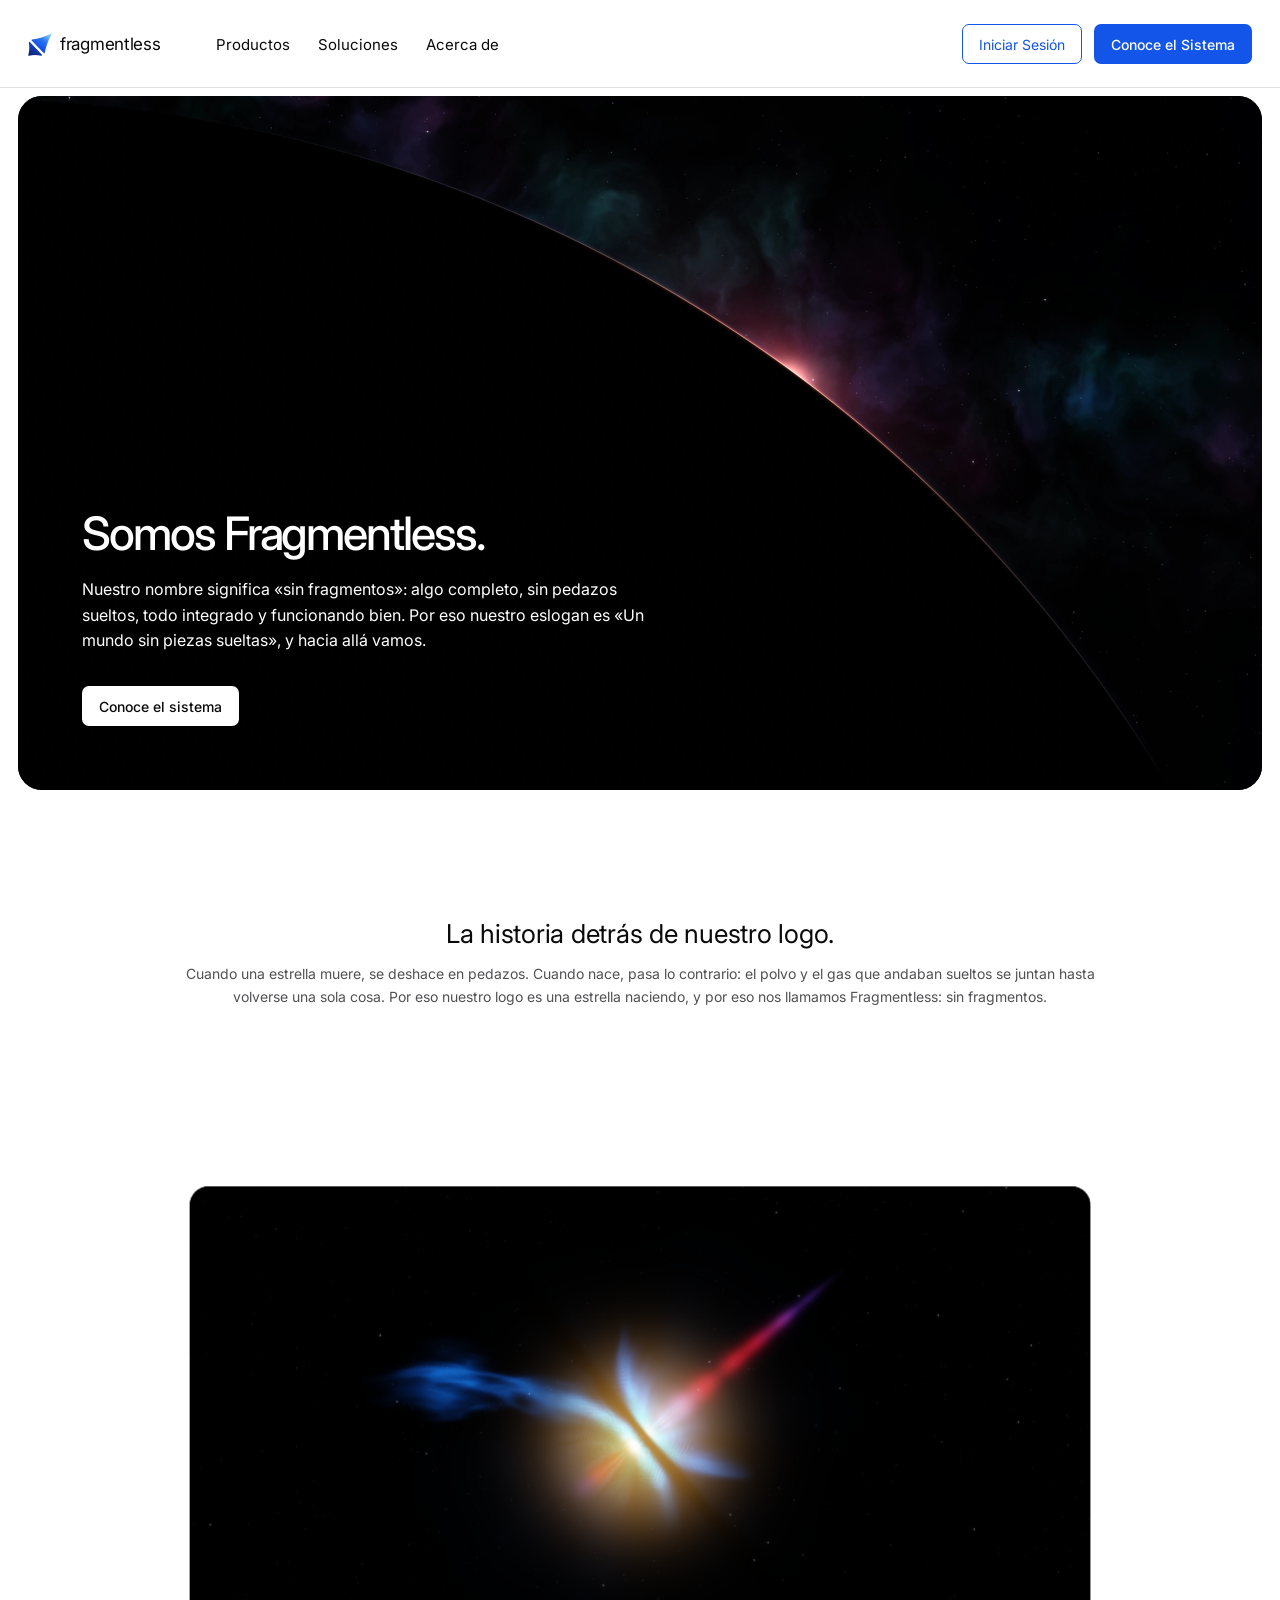
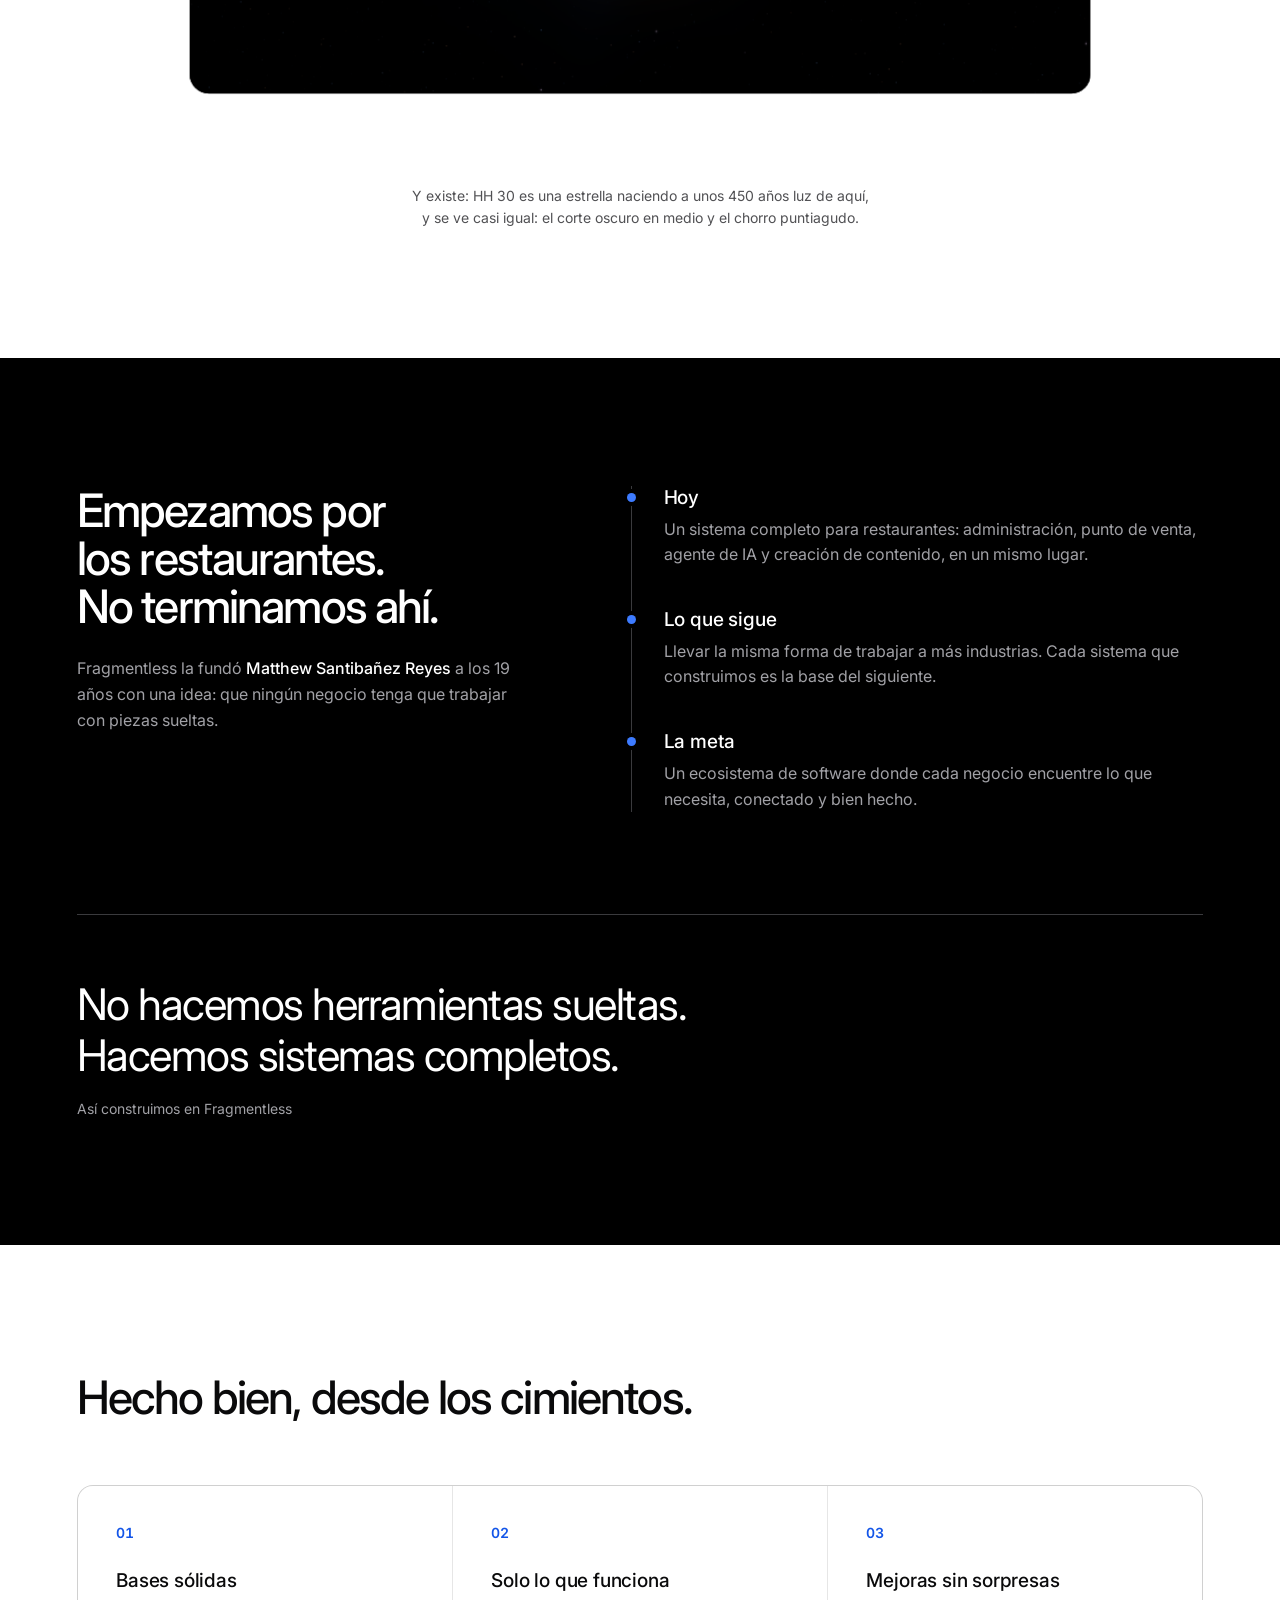
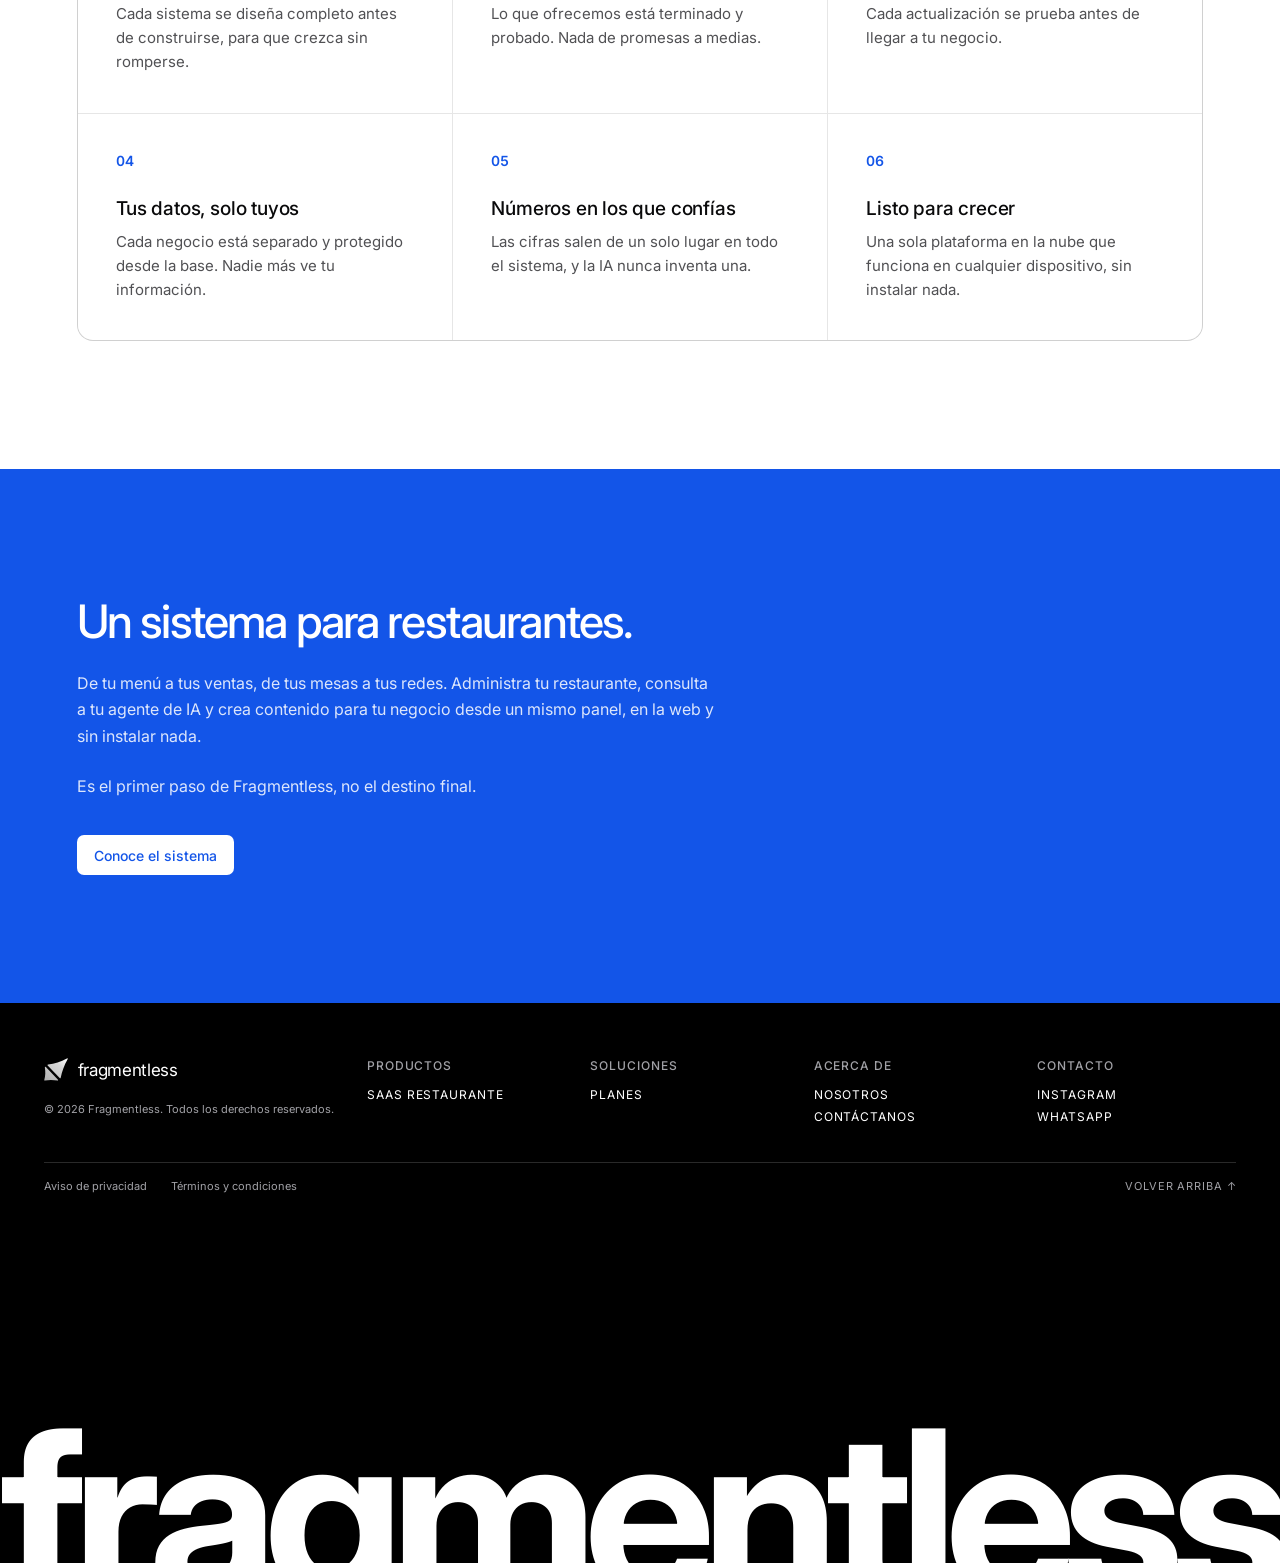
==== nosotros.html @ 325f82c3 "Nosotros: la Tierra y el cielo en imagen, y en celular también la estrella En el cel Nosotros iba tr" ====
<!DOCTYPE html>
<html lang="es">
<head>
<meta charset="UTF-8">
<meta name="viewport" content="width=device-width, initial-scale=1.0">
<title>Nosotros — Fragmentless</title>
<meta name="description" content="Fragmentless es una empresa de software: juntamos la solución a los problemas de las empresas en un solo ecosistema, bien hecho. Un mundo sin piezas sueltas.">
<!-- La barra del navegador en el celular: negra, como en index.html -->
<meta name="theme-color" content="#000000">
<link rel="icon" href="assets/fragmentless-logo.svg" type="image/svg+xml">
<!-- La misma imagen que en index.html, con la dirección completa (https://…); si cambia el dominio, cambiarla en los dos -->
<meta property="og:type" content="website">
<meta property="og:locale" content="es_MX">
<meta property="og:site_name" content="Fragmentless">
<meta property="og:title" content="Nosotros — Fragmentless">
<meta property="og:description" content="Una empresa de software que junta piezas sueltas en un solo sistema, bien hecho.">
<meta property="og:image" content="https://fragmentless-software.vercel.app/assets/og-imagen.jpg?v=vidrio-1">
<meta property="og:image:width" content="1200">
<meta property="og:image:height" content="630">
<meta name="twitter:card" content="summary_large_image">
<link rel="preconnect" href="https://fonts.googleapis.com">
<link rel="preconnect" href="https://fonts.gstatic.com" crossorigin>
<link href="https://fonts.googleapis.com/css2?family=Inter:wght@200;400;500;600;700&display=swap" rel="stylesheet">
<link rel="stylesheet" href="style.css?v=brillo-igual-1">
<link rel="stylesheet" href="assets/components.css">
<link rel="stylesheet" href="nosotros.css?v=imagenes-2">
<script src="assets/wave-background.js?v=tierra-3" defer></script>
<script src="barra.js" defer></script>
<!-- La estrella del logo, en 3D (en PC; en celular va en imagen) -->
<script src="estrella.js?v=55" defer></script>
<script src="nosotros.js?v=estrella-crece-1" defer></script>
</head>
<body class="pagina-nosotros">

<!-- La misma barra que en index.html -->
<header class="barra">
  <div class="barra-fila">
    <a class="logo" href="./">
      <img class="logo-claro" src="assets/fragmentless-logo.svg" alt="" width="24" height="23">
      <img class="logo-oscuro" src="assets/fragmentless-logo-blanco.svg" alt="" width="24" height="23">
      <span>fragmentless</span>
    </a>

    <nav class="atajos" aria-label="Atajos">
      <button type="button" class="atajo" aria-expanded="false" aria-controls="menu-productos">Productos</button>
      <button type="button" class="atajo" aria-expanded="false" aria-controls="menu-soluciones">Soluciones</button>
      <button type="button" class="atajo" aria-expanded="false" aria-controls="menu-acerca">Acerca de</button>
    </nav>

    <div class="acciones">
      <a class="boton boton-borde" href="#">Iniciar Sesión</a>
      <a class="boton boton-primario" href="saas-restaurante.html">Conoce el Sistema</a>
    </div>

    <!-- En celular y en tablet, en lugar de los atajos: abre la barra con los tres submenús como renglones (barra.js) -->
    <button type="button" class="hamburguesa" aria-expanded="false" aria-controls="menu-productos menu-soluciones menu-acerca" aria-label="Menú">
      <span></span><span></span>
    </button>
  </div>

  <div class="despliegue">
    <div class="despliegue-dentro">
      <ul class="submenu" id="menu-productos" hidden>
        <li><a href="saas-restaurante.html">SaaS Restaurante</a></li>
      </ul>
      <ul class="submenu" id="menu-soluciones" hidden>
        <li><a href="#">Planes</a></li>
      </ul>
      <ul class="submenu" id="menu-acerca" hidden>
        <li><a href="nosotros.html" aria-current="page">Nosotros</a></li>
        <li><a href="#">Contáctanos</a></li>
      </ul>
    </div>
  </div>
</header>

<div class="velo" aria-hidden="true"></div>

<main>
  <!-- Portada, como la de Scale: un recuadro con la Tierra del «Earth Blaze» de 21st.dev adentro y, abajo a la
       izquierda, el titular y lo que significa el nombre y el eslogan que sale de él (no lo mismo que la portada del
       index, para que quien llega aquí lea algo nuevo). La Tierra va en imagen, sacada del componente
       (components/ui/earth-blaze.tsx): en vivo, en celular iba trabadísima. Ancha en pantallas acostadas y alta en las
       paradas, cada una sacada a ese tamaño. La entrada del logo en vidrio que iba aquí está guardada en
       guardado/intro-logo-vidrio/. -->
  <section class="ns-portada">
    <div class="ns-hero">
      <picture class="ns-tierra">
        <source media="(orientation: portrait)" srcset="prueba/tierra-alta.webp" width="957" height="1818">
        <img src="prueba/tierra-ancha.webp" alt="" width="2808" height="1388">
      </picture>
      <div class="ns-hero-texto">
        <h1>Somos Fragmentless.</h1>
        <p>Nuestro nombre significa «sin fragmentos»: algo completo, sin pedazos sueltos, todo integrado y funcionando bien. Por eso nuestro eslogan es «Un mundo sin piezas sueltas», y hacia allá vamos.</p>
        <a class="boton boton-primario" href="saas-restaurante.html">Conoce el sistema</a>
      </div>
    </div>
  </section>

  <!-- El logo, después de la portada: una estrella naciendo, materia suelta que se junta en una sola cosa. Como la
       misión en la página de Scale: el título y el texto centrados y, debajo, la estrella en 3D (estrella.js) con su
       cielo (cielo.js) en un cuadro grande. HH 30 va al final, debajo de la estrella, «de postre»: el logo no «es»
       HH 30. -->
  <section class="ns-logo-seccion" aria-labelledby="ns-logo-titulo">
    <!-- Sus textos, como los de la parte oscura del index (.ns-texto-escena en nosotros.css) -->
    <div class="ns-texto-escena">
      <h2 id="ns-logo-titulo">La historia detrás de nuestro logo.</h2>
      <p>Cuando una estrella muere, se deshace en pedazos. Cuando nace, pasa lo contrario: el polvo y el gas que andaban sueltos se juntan hasta volverse una sola cosa. Por eso nuestro logo es una estrella naciendo, y por eso nos llamamos Fragmentless: sin fragmentos.</p>
    </div>
    <!-- En PC, la estrella en vivo (estrella.js) sobre su cielo en imagen, sacado de cielo.js. En celular, la estrella y
         su cielo en una sola imagen, sacada de los dos: en vivo iba trabadísima. -->
    <figure class="ns-estrella-cuadro ns-crece" role="img" aria-label="Una estrella naciendo: un disco oscuro visto de canto, luz azul a sus dos lados y un chorro que sale del centro.">
      <picture class="ns-cielo">
        <source media="(max-width: 760px)" srcset="prueba/estrella-celular.webp" width="1080" height="1080">
        <img src="prueba/cielo-estrella.webp" alt="" width="2360" height="1328" loading="lazy">
      </picture>
      <canvas class="estrella-3d" data-paleta="foto" aria-hidden="true"></canvas>
    </figure>
    <div class="ns-texto-escena ns-postre">
      <p>Y existe: HH 30 es una estrella naciendo a unos 450 años luz de aquí, y se ve casi igual: el corte oscuro en medio y el chorro puntiagudo.</p>
    </div>
  </section>

  <!-- Hacia dónde vamos: quién la fundó y la visión, de los restaurantes a un ecosistema completo -->
  <section class="ns-vision" aria-labelledby="ns-vision-titulo">
    <div class="ns-columnas">
      <div class="aparece">
        <h2 id="ns-vision-titulo" class="ns-titulo">Empezamos por los restaurantes. No terminamos ahí.</h2>
        <p class="ns-columna-texto">Fragmentless la fundó <strong>Matthew Santibañez Reyes</strong> a los 19 años con una idea: que ningún negocio tenga que trabajar con piezas sueltas.</p>
      </div>
      <ol class="ns-linea">
        <li class="aparece">
          <h3>Hoy</h3>
          <p>Un sistema completo para restaurantes: administración, punto de venta, agente de IA y creación de contenido, en un mismo lugar.</p>
        </li>
        <li class="aparece">
          <h3>Lo que sigue</h3>
          <p>Llevar la misma forma de trabajar a más industrias. Cada sistema que construimos es la base del siguiente.</p>
        </li>
        <li class="aparece">
          <h3>La meta</h3>
          <p>Un ecosistema de software donde cada negocio encuentre lo que necesita, conectado y bien hecho.</p>
        </li>
      </ol>
    </div>

    <figure class="ns-leccion aparece">
      <blockquote>
        <p>No hacemos herramientas sueltas. Hacemos sistemas completos.</p>
      </blockquote>
      <figcaption>Así construimos en Fragmentless</figcaption>
    </figure>
  </section>

  <!-- Cómo trabajamos: lo que cada cliente puede esperar de nosotros -->
  <section class="ns-principios" aria-labelledby="ns-principios-titulo">
    <h2 id="ns-principios-titulo" class="ns-titulo aparece">Hecho bien, desde los cimientos.</h2>
    <ol class="ns-rejilla">
      <li class="aparece">
        <h3>Bases sólidas</h3>
        <p>Cada sistema se diseña completo antes de construirse, para que crezca sin romperse.</p>
      </li>
      <li class="aparece">
        <h3>Solo lo que funciona</h3>
        <p>Lo que ofrecemos está terminado y probado. Nada de promesas a medias.</p>
      </li>
      <li class="aparece">
        <h3>Mejoras sin sorpresas</h3>
        <p>Cada actualización se prueba antes de llegar a tu negocio.</p>
      </li>
      <li class="aparece">
        <h3>Tus datos, solo tuyos</h3>
        <p>Cada negocio está separado y protegido desde la base. Nadie más ve tu información.</p>
      </li>
      <li class="aparece">
        <h3>Números en los que confías</h3>
        <p>Las cifras salen de un solo lugar en todo el sistema, y la IA nunca inventa una.</p>
      </li>
      <li class="aparece">
        <h3>Listo para crecer</h3>
        <p>Una sola plataforma en la nube que funciona en cualquier dispositivo, sin instalar nada.</p>
      </li>
    </ol>
  </section>

  <!-- El primer producto: el sistema para restaurantes, como primer paso y no como destino -->
  <section class="ns-producto" aria-labelledby="ns-producto-titulo">
    <h2 id="ns-producto-titulo" class="ns-titulo aparece">Un sistema para restaurantes.</h2>
    <p class="ns-texto aparece">De tu menú a tus ventas, de tus mesas a tus redes. Administra tu restaurante, consulta a tu agente de IA y crea contenido para tu negocio desde un mismo panel, en la web y sin instalar nada.</p>
    <p class="ns-texto aparece">Es el primer paso de Fragmentless, no el destino final.</p>
    <div class="ns-botones aparece">
      <a class="boton ns-boton-blanco" href="saas-restaurante.html">Conoce el sistema</a>
    </div>
  </section>
</main>

<div id="site-footer"></div>

</body>
</html>
---- style.css ----
/* style.css — la página de Fragmentless (index.html) */

/* Barra blanca con el logo, los atajos (crece al tocar uno) y los botones a la derecha; debajo, la escena:
   el hueco del video (negro mientras carga) con el eslogan, que al bajar se gira de lado sobre fondo oscuro (escena.js). */
:root {
  --fondo: #FFFFFF;
  --tinta: #0A0A0B;
  --tinta-suave: #6E6E73;
  --borde: #C9C9CC;
  --azul: #1355E8;
  --azul-claro: #8AB4FF; /* el primer color del brillo azul que les pasa a los textos (brillo-submenu) */
  --azul-noche: #3D7BFF; /* el azul de la marca más claro (mismo tono), para que la píldora vacía se vea sobre negro */
  --noche: #000000; /* las secciones oscuras (como la de Nosotros): negro total, no el de la marca */
  --noche-escena: #141415; /* la parte negra de la escena de la laptop, que en realidad es gris muy oscuro */
  --barra-noche: #000000; /* la barra abierta, con su submenú, sobre la sección oscura: negra, como el footer. En
                             gris (#1C1C1E) se confundía con el gris de la escena y parecía un gris que no cuadraba */
  --hueco: #0A0A0B; /* negro de la marca: lo que se ve mientras el video carga */
  --pulido: #707177; /* las orillas pulidas de la laptop: un gris más claro que el aluminio, que la marca sobre el negro */
  --velo: rgba(10, 10, 11, 0.45);
  /* Los resortes del carrusel de la sección 3 (de Motion), muestreados en 20 tramos: el de pasar de vista
     (bounce 0.1 en 0.25 s) y el de la pista cuando la sueltas sin pasar de vista (rigidez 200, freno 40) */
  --resorte: linear(0, 0.0698, 0.2176, 0.3835, 0.5372, 0.6662, 0.7677, 0.8438, 0.8986, 0.9367, 0.9623, 0.9789,
    0.9893, 0.9954, 0.9989, 1.0006, 1.0013, 1.0015, 1.0014, 1.0012, 1);
  --resorte-regreso: linear(0, 0.0794, 0.2179, 0.3532, 0.4701, 0.5675, 0.6474, 0.7127, 0.7659, 0.8093, 0.8446,
    0.8734, 0.8969, 0.916, 0.9316, 0.9443, 0.9546, 0.963, 0.9699, 0.9755, 1);
  --letra: 'Inter', 'Helvetica Neue', Arial, sans-serif;
  --margen: 28px;
  --alto-barra: 88px;
  --abrir: 0.3s ease;
}

/* El botón de la barra que lleva al sistema baja recorriendo la escena, así se ve la laptop encogerse */
@media (prefers-reduced-motion: no-preference) {
  html { scroll-behavior: smooth; }
}

body {
  margin: 0;
  background: var(--fondo);
  color: var(--tinta);
  font-family: var(--letra);
}

/* El texto seleccionado se marca en gris, no en el azul del sistema. Medio transparente para que sirva igual
   sobre blanco (gris claro con letra negra), sobre negro (gris oscuro con letra blanca) y sobre el video. */
::selection { background: rgba(142, 142, 147, 0.45); }

/* Barra: fija arriba, de orilla a orilla; al bajar se esconde y al subir regresa (barra.js) */
.barra {
  position: fixed;
  top: 0;
  left: 0;
  right: 0;
  z-index: 10;
  padding-inline: var(--margen);
  background: var(--fondo);
  box-shadow: inset 0 -1px 0 color-mix(in srgb, var(--tinta) 12%, transparent);
  transition: transform var(--abrir), background-color var(--abrir);
}
.barra[data-escondida] { transform: translateY(-100%); }

/* Sobre la escena (la portada blanca y la parte negra) la barra es transparente y sin su línea: blanca o negra
   se veía como un bloque encima, sobre todo en el gris del paso a la parte negra, y el fondo de la escena no es
   plano (tiene la luz gris detrás de la laptop). Ahí no pasa nada por debajo de ella: lo más alto de la laptop
   queda más abajo que la barra. Sobre la hoja y lo que sigue (data-hoja) es blanca con su línea, porque ahí el
   contenido sí pasa por debajo. Abierta, con su submenú, tiene fondo para que se lea: blanca de día y negra
   en la parte negra. data-escena solo lo pone escena.js, así que en nosotros.html la barra sigue blanca. */
:root[data-escena]:not([data-hoja]) .barra:not([data-abierto]) {
  --fondo: transparent;
  box-shadow: none;
}
/* En la parte negra, letra blanca */
:root[data-noche] body { background: var(--noche-escena); }
:root[data-noche]:not([data-hoja]) .barra {
  box-shadow: none;
  --tinta: #FFFFFF;
  --tinta-suave: #A1A1A6;
  --borde: #3A3A3D;
}
:root[data-noche]:not([data-hoja]) .barra[data-abierto] { --fondo: var(--barra-noche); }

.barra-fila {
  height: var(--alto-barra);
  display: flex;
  align-items: center;
  gap: 56px;
}

.logo {
  display: inline-flex;
  align-items: center;
  gap: 8px;
  color: var(--tinta);
  text-decoration: none;
  border-radius: 6px;
  transition: color var(--abrir);
}
.logo img { display: block; height: 23px; width: auto; flex-shrink: 0; } /* símbolo azul junto a la palabra */
.logo .logo-oscuro { display: none; }
/* Sobre negro o gris oscuro, una variante de azul hielo a blanco conserva el relieve. */
:root[data-noche]:not([data-hoja]) .barra .logo-claro { display: none; }
:root[data-noche]:not([data-hoja]) .barra .logo-oscuro { display: block; }
.logo span {
  font-weight: 400; /* mismo grosor que los atajos */
  font-size: 17px;
  line-height: 1;
  letter-spacing: -0.31px; /* compensa lo que ensancha el 400: la palabra mide lo mismo que en 200 y nada se mueve */
}

.atajos {
  display: flex;
  align-items: center;
  gap: 28px;
}
.atajo {
  padding-block: 12px;
  padding-inline: 0;
  border: 0;
  background: none;
  color: var(--tinta);
  font: inherit;
  font-size: 15px;
  white-space: nowrap;
  cursor: pointer;
  transition: color var(--abrir);
}
/* Con la barra abierta, el atajo activo queda negro y los demás en gris */
.barra[data-abierto] .atajo { color: var(--tinta-suave); }
.barra[data-abierto] .atajo[aria-expanded="true"] { color: var(--tinta); }

/* Botones de la derecha: Iniciar Sesión (borde azul) y Conoce el Sistema (azul sólido) */
.acciones {
  margin-left: auto;
  display: flex;
  align-items: center;
  gap: 12px;
}
.boton {
  box-sizing: border-box;
  display: inline-flex;
  align-items: center;
  height: 40px;
  padding-inline: 16px;
  border: 1px solid transparent;
  border-radius: 7px;
  font-size: 14px;
  text-decoration: none;
  white-space: nowrap;
  transition: background-color var(--abrir), border-color var(--abrir), color var(--abrir), opacity var(--abrir);
}
.boton-borde { border-color: var(--azul); color: var(--azul); }
.boton-borde:hover { background: var(--azul); color: #FFFFFF; }
.boton-primario { background: var(--azul); color: #FFFFFF; font-weight: 500; }
.boton-primario:hover { opacity: 0.85; }
/* En la parte negra los dos botones de la barra van en blanco: en azul se veían apagados sobre el gris oscuro.
   Iniciar Sesión, con borde y letra blancos, se llena de blanco al pasar el mouse, como de día se llena de azul. */
:root[data-noche]:not([data-hoja]) .barra .boton-borde { border-color: #FFFFFF; color: #FFFFFF; }
:root[data-noche]:not([data-hoja]) .barra .boton-borde:hover { background: #FFFFFF; color: var(--hueco); }
:root[data-noche]:not([data-hoja]) .barra .boton-primario { background: #FFFFFF; color: var(--hueco); }

/* La hamburguesa: solo en celular (abajo, en su @media), en lugar de los atajos. Dos rayas que, abierta, se
   cruzan en una X. Van del color de la letra, así en la parte negra son blancas. */
.hamburguesa { display: none; }
.hamburguesa span {
  display: block;
  width: 20px;
  height: 1.5px;
  border-radius: 1px;
  background: currentColor;
  transition: transform var(--abrir);
}
.hamburguesa[aria-expanded="true"] span:first-child { transform: translateY(3.75px) rotate(45deg); }
.hamburguesa[aria-expanded="true"] span:last-child { transform: translateY(-3.75px) rotate(-45deg); }
/* El renglón de cada submenú en el menú de la hamburguesa (barra.js): en escritorio no se ve */
.submenu-titulo { display: none; }

/* Lo que se despliega: de borde a borde, crece hacia abajo */
.despliegue {
  position: absolute;
  top: calc(100% - 1px); /* se encima 1 px para que no se vea una raya entre la barra y lo desplegado */
  left: 0;
  right: 0;
  display: grid;
  grid-template-rows: 0fr;
  background: var(--fondo);
  transition: grid-template-rows var(--abrir), background-color var(--abrir);
}
.barra[data-abierto] .despliegue { grid-template-rows: 1fr; }
.despliegue-dentro { min-height: 0; overflow: hidden; }

.submenu {
  box-sizing: border-box;
  min-height: 240px;
  margin: 0;
  padding-block: 28px 56px;
  padding-inline: var(--inicio-atajos, var(--margen)) var(--margen);
  list-style: none;
  display: flex;
  flex-direction: column;
  gap: 14px;
}
.submenu[hidden] { display: none; }
/* --color-submenu: en el menú de la hamburguesa los enlaces van en gris (abajo, en su @media); en escritorio, negros */
.submenu a {
  display: inline-block;
  color: var(--color-submenu, var(--tinta));
  font-size: 24px;
  font-weight: 400;
  text-decoration: none;
}

.submenu-brillo {
  display: inline-block;
  line-height: 1.3em;
  vertical-align: top;
  white-space: nowrap;
}
.submenu-brillo span { color: inherit; }
/* El brillo azul de la marca, una regla de diseño: el mismo en toda la página, en los enlaces de la barra y del
   footer, en los titulares del index y de Nosotros, en los títulos de la escena y en la sección 3. Cada letra en su
   span, con su lugar en --i, pasa de su color al azul claro y al azul de la marca y regresa, en 0.4 s, 18 ms después
   de la de su izquierda. Sale del color de la letra y regresa a él (inherit), así sirve igual en negro, en gris y en
   blanco. A los títulos les pasa en cuanto quedan quietos, 0.5 s después de que empiezan a entrar. */
@keyframes brillo-submenu {
  0%, 100% { color: inherit; }
  25% { color: var(--azul-claro); }
  50% { color: var(--azul); }
}
.submenu a.brillando .submenu-brillo span {
  animation: brillo-submenu .4s ease-in-out calc(var(--i) * 18ms);
}
@media (prefers-reduced-motion: reduce) {
  .submenu-brillo span { transition: none; }
  .submenu a.brillando .submenu-brillo span {
    animation: none;
    color: var(--color-submenu, var(--tinta));
  }
}

/* Al abrir la barra, los submenús suben un poco desde abajo */
@keyframes subir {
  from { opacity: 0; transform: translateY(10px); }
  to { opacity: 1; transform: none; }
}
.barra[data-abierto] .submenu li { animation: subir 0.25s ease-out both; }

.logo:focus-visible,
.atajo:focus-visible,
.hamburguesa:focus-visible,
.submenu-titulo:focus-visible,
.boton:focus-visible,
.submenu a:focus-visible { outline: 2px solid var(--tinta); outline-offset: 4px; }

/* Velo: oscurece la página mientras la barra está abierta, sin desenfocarla */
.velo {
  position: fixed;
  inset: 0;
  z-index: 5;
  background: var(--velo);
  opacity: 0;
  pointer-events: none;
  transition: opacity var(--abrir);
}
.barra[data-abierto] ~ .velo { opacity: 1; pointer-events: auto; }

/* La escena: mide 3.5 pantallas de scroll, 1.5 más para la cámara (el giro, la apertura y el zoom de
   escena.js), más la que se queda fija, más una en la que llega la sección 3. Mientras la recorres, lo de
   adentro no se mueve de la pantalla; escena.js lo acomoda según cuánto has bajado. */
.escena { height: 700vh; }
.escena-fija {
  position: sticky;
  top: 0;
  height: 100vh;
  overflow: hidden;
  background: var(--fondo);
}
/* La parte negra no es negro: es un gris muy oscuro (--noche-escena), que se comparó en una página de prueba
   con el negro de antes y con un gris más claro, y se prefirió. Tampoco es plana: una luz gris muy suave cae
   detrás de la laptop, cargada a la derecha de ella, y otra más tenue en el suelo frente a ella; abajo el fondo
   se aclara poquito, sin una línea que marque dónde empieza el piso (con línea parecía un estudio de fotos y se
   veía demasiado definido).
   --luz-x y --luz-y (escena.js) son el centro de la laptop y la altura de su bisagra en la pose del centro:
   la luz la sigue de lado cuando se va a la derecha, pero no sube ni baja. Se ve con la opacidad de .noche. */
.noche {
  --luz-x: 50%;
  --luz-y: 58%;
  position: absolute;
  inset: 0;
  background:
    radial-gradient(ellipse 55% 70% at calc(var(--luz-x) + 14%) calc(var(--luz-y) - 22%), rgb(255 255 255 / .085), transparent 70%),
    radial-gradient(ellipse 45% 30% at var(--luz-x) calc(var(--luz-y) + 20%), rgb(255 255 255 / .05), transparent 72%),
    linear-gradient(var(--noche-escena), #19191A 35%, #1F1F20 70%, #252527);
  opacity: 0;
}

/* La laptop: la pantalla (el hueco del video) y el teclado, unidos por una bisagra. Arranca debajo de la
   barra, a todo lo ancho, del tamaño de la pantalla; escena.js la encoge y la gira entera sin cambiarle
   la forma. Es 3D de verdad (preserve-3d), así que no lleva overflow, opacidad ni filtros: la aplanarían.
   --k es cuánto la encoge: las esquinas crecen lo mismo para que en pantalla se vean siempre igual de redondas. */
.laptop {
  --marco: 1;
  --radio: 16px;
  /* El aluminio gris oscuro del teclado y la tapa: claro junto a la bisagra y un poco más oscuro hacia el
     frente. No baja en la parte negra, como bajaba la plateada: ya es oscuro y se perdería en el fondo; ahí lo
     marcan las orillas pulidas (--pulido) y la luz de .noche. */
  --aluminio-claro: #36363A;
  --aluminio: #2A2A2D;
  --aluminio-oscuro: #1F1F22;
  position: absolute;
  top: var(--alto-barra);
  left: var(--margen);
  right: var(--margen);
  height: calc(100vh - var(--alto-barra) - var(--margen));
  height: calc(100svh - var(--alto-barra) - var(--margen));
  min-height: 420px;
  transform-style: preserve-3d;
  will-change: transform;
}
/* Hasta que escena.js la acomoda (data-escena), la laptop y el eslogan no se muestran: sin eso, mientras
   baja el bundle de React (escena.js corre después de él), se veía la pantalla azul a todo lo ancho y el
   eslogan quieto, y luego saltaban a su lugar. visibility y no opacity, para no aplanar el 3D. */
:root:not([data-escena]) :is(.laptop, .portada-copy) { visibility: hidden; }

/* La pantalla (se llama .video porque antes tenía un video), con un marco negro alrededor como el de una
   MacBook. --marco (escena.js) va de 0, a todo lo ancho y sin marco, a 1, con el marco entero.
   El marco es el fondo de la pantalla, que se ve donde se recorta el azul; sin marco no hay fondo:
   detrás del azul asomaría por la orilla redonda. */
.video {
  position: absolute;
  inset: 0;
  container-type: size; /* el marco se mide con el lado corto de la pantalla (cqmin) */
  box-sizing: border-box;
  display: grid;
  place-items: center;
  padding-inline: 24px;
  background: rgb(10 10 11 / min(1, var(--marco, 0) * 100)); /* el negro de --hueco */
  border-radius: calc(var(--radio) / var(--k, 1));
  /* La orilla gris de la tapa alrededor del marco negro, como en una MacBook */
  box-shadow: inset 0 0 0 calc(2px / var(--k, 1)) rgb(78 78 83 / var(--marco, 0));
  overflow: hidden;
  backface-visibility: hidden; /* al cerrarse la laptop, por detrás se ve la tapa y no la pantalla al revés */
}
/* El azul en vivo (pantalla.js) y la captura del panel llenan la pantalla (recortando lo que sobre), una
   encima del otro: la captura empieza invisible y entra a la mitad del paso a negro, detrás de una franja de
   luz que cruza la pantalla (barrido.js, que la dibuja en .barrido-luz, encima de los dos). El negro de
   --hueco se ve si no cargan. El marco les recorta la orilla: 2.6 % del lado corto arriba y a los lados, y
   4.4 % abajo, como la barbilla de una MacBook. */
.video .pantalla-azul,
.video .panel-sistema,
.video .barrido-luz,
.video .pantalla-seccion {
  --bisel: calc(var(--marco, 0) * 2.6cqmin);
  position: absolute;
  inset: 0;
  width: 100%;
  height: 100%;
  object-fit: cover;
  background: var(--hueco);
  clip-path: inset(var(--bisel) var(--bisel) calc(var(--marco, 0) * 4.4cqmin)
    round max(0px, calc(var(--radio) / var(--k, 1) - var(--bisel))));
}
/* Sin WebGL, el lienzo no se dibuja y deja ver este fondo: un cuadro fijo del video que había antes */
.video .pantalla-azul { background: url('prueba/fondo-azul.webp') center / cover, var(--hueco); }
.video .panel-sistema { opacity: 0; pointer-events: none; }
/* Mientras pasa la franja (data-recorte, barrido.js), el panel se ve solo a la izquierda de --corte, con la orilla
   suave debajo de la luz; del otro lado sigue el azul. --corte va de 0 a 1, y la orilla se pasa un poco de los dos
   lados para que al principio y al final no asome nada. */
.video[data-recorte] .panel-sistema {
  -webkit-mask: linear-gradient(to right, #000 calc(var(--corte) * 104% - 4%), transparent calc(var(--corte) * 104%));
  mask: linear-gradient(to right, #000 calc(var(--corte) * 104% - 4%), transparent calc(var(--corte) * 104%));
}
/* La franja, transparente y solo visible mientras pasa, como el lienzo del componente del que sale */
.video .barrido-luz { background: none; pointer-events: none; opacity: 0; transition: opacity 75ms; }
.video .barrido-luz[data-barriendo] { opacity: 1; }
/* La pantalla en blanco, como el fondo de la sección 3: la laptop, ya cerrada, cambia la captura por ella
   (data-seccion, escena.js), y al reabrirse de frente la cámara avanza hasta que llena todo. Ahí llega la
   sección 3 (.lanzamiento) con el mismo blanco, así que no se nota el cambio. */
.video .pantalla-seccion { background: var(--fondo); opacity: 0; }
.laptop[data-seccion] .pantalla-seccion { opacity: 1; }
/* La cámara: un círculo al centro del marco de arriba (mide 2.6cqmin de alto), del 42 % de ese alto. Negra
   por dentro, con un anillo gris oscuro y un brillito azulado de lente arriba a la izquierda. Los videos no la
   tapan porque su recorte deja libre el marco; el reflejo (::after) sí pasa por encima, como el vidrio. */
.video::before {
  content: '';
  position: absolute;
  top: calc(1.3cqmin - 0.55cqmin);
  left: calc(50% - 0.55cqmin);
  width: 1.1cqmin;
  height: 1.1cqmin;
  border-radius: 50%;
  background:
    radial-gradient(circle at 38% 36%, rgb(120 140 200 / .6) 0 9%, transparent 22%),
    radial-gradient(circle, #050506 0 36%, #2A2B30 46% 58%, #151518 70%);
  opacity: var(--marco, 0);
  pointer-events: none;
}
/* El reflejo del vidrio: una luz tenue en diagonal que entra por la esquina de arriba a la izquierda, de
   donde viene la luz de la escena (la sombra cae a la derecha), con la orilla un poco difuminada, como una
   ventana reflejada. Cubre también el marco negro: en una MacBook el vidrio lo tapa. Sobre el video azul
   casi no se nota; sobre el panel oscuro, sí, sin taparlo. Más tenue, o bajando en la parte negra, no se
   distinguía. */
.video::after {
  content: '';
  position: absolute;
  inset: 0;
  background: linear-gradient(122deg, rgb(255 255 255 / .16), rgb(255 255 255 / .07) 31%, transparent 33.5%);
  pointer-events: none;
}
/* Sobre la pantalla en blanco el reflejo no se ve, pero al llenar todo dejaba una diagonal apenas marcada */
.laptop[data-seccion] .video::after { opacity: 0; }
/* Entrada inicial; los hijos se animan sin competir con la salida por scroll. */
.intro-activa .barra { animation: entrada-barra .7s cubic-bezier(.2,.7,.2,1) both; }
.intro-activa .portada-copy > :is(h1, p, .portada-botones) {
  animation: entrada-portada .7s cubic-bezier(.2,.7,.2,1) both;
}
.intro-activa .portada-botones { animation-delay: .6s; }
/* Al titular, en cuanto termina de subir, le pasa el brillo azul de toda la página (brillo-submenu), letra por
   letra (--i: su lugar, escena.js), igual que al de Nosotros y a los títulos de la escena. */
.intro-activa .portada-copy h1 span {
  animation: brillo-submenu .4s ease-in-out calc(.5s + var(--i) * 18ms);
}
.intro-activa .portada-resumen span {
  animation: encender-portada .4s ease calc(.35s + var(--i) * 70ms) both;
}
@keyframes entrada-barra {
  from { translate: 0 -100%; }
  to { translate: 0 0; }
}
@keyframes entrada-portada {
  from { opacity: 0; transform: translateY(16px); }
  to { opacity: 1; transform: translateY(0); }
}
@keyframes encender-portada {
  from { opacity: .3; }
  to { opacity: 1; }
}
@media (prefers-reduced-motion: reduce) {
  .intro-activa .barra,
  .intro-activa .portada-copy > :is(h1, p, .portada-botones),
  .intro-activa .portada-copy h1 span,
  .intro-activa .portada-resumen span { animation: none; }
}
.portada-copy {
  position: absolute;
  z-index: 2;
  left: calc(clamp(28px, 6vw, 112px) + 64px);
  top: 50%;
  translate: 0 -50%;
  width: 40%;
  max-width: 620px;
  color: #0a0a0b;
  will-change: opacity, transform;
}
/* El titular pesa tanto como la laptop: crece con la pantalla y se parte en dos renglones parejos */
.portada-copy h1 { margin: 0; font-size: clamp(2.25rem, 3.6vw, 4rem); font-weight: 500; line-height: 1.05; letter-spacing: -.045em; text-wrap: balance; }
.portada-copy .portada-resumen { color: #515154; font-size: clamp(1rem, 0.95vw, 1.125rem); line-height: 1.6; max-width: 30em; margin: 20px 0 0; }
.portada-botones { margin-top: 28px; }
/* En celular, arriba de la laptop y centrado, como ella. No pegado a la barra: a 28 px quedaba un hueco muy grande
   entre el botón y la laptop. El párrafo, en renglones parejos, para que no quede una palabra sola abajo. */
@media (max-width: 760px) {
  .portada-copy {
    top: calc(var(--alto-barra) + 10vh);
    top: calc(var(--alto-barra) + 10svh);
    translate: none;
    left: var(--margen);
    width: calc(100% - 2 * var(--margen));
    max-width: none;
    text-align: center;
  }
  .portada-copy .portada-resumen { margin-inline: auto; text-wrap: balance; }
}
/* El grosor de la pantalla: una caja del tamaño de la pantalla, con la tapa al fondo y las orillas entre las
   dos. Sin él, de lado y al cerrarse la pantalla se veía como una hoja de papel. Mide la mitad que el de la
   base, como en una MacBook: la base mide 3 % del fondo del teclado, que es lo alto de la pantalla sin pasar
   de 0.7 veces su ancho (.teclado), y la caja es contenedor para medirlo igual (cqh). */
.grosor-pantalla {
  --r: calc(var(--radio) / var(--k, 1)); /* el radio de sus esquinas, el mismo de la base */
  --grosor: calc(min(100cqh, (100vw - 2 * var(--margen)) * 0.7) * 0.015);
  position: absolute;
  inset: 0;
  container-type: size;
  transform-style: preserve-3d;
  pointer-events: none;
}
.grosor-pantalla * { backface-visibility: hidden; }
/* La tapa: la espalda de la pantalla, de aluminio gris oscuro liso, viendo hacia atrás. Se ve cuando la laptop
   se cierra y la pantalla queda boca abajo sobre el teclado; como va al fondo del grosor, queda encima de
   las teclas y no se pelea con ellas por el mismo plano. */
.tapa {
  position: absolute;
  inset: 0;
  border-radius: var(--r);
  background: linear-gradient(200deg, var(--aluminio-claro), var(--aluminio-oscuro));
  box-shadow: inset 0 0 0 calc(1.5px / var(--k, 1)) rgb(255 255 255 / 0.14);
  transform: rotateY(180deg) translateZ(var(--grosor));
}
/* Las orillas: tiras dobladas 90° hacia atrás desde las orillas de la pantalla, como las de la base (más
   abajo) y con su mismo pulido, solo que la línea brillante va del lado de la tapa, que es el aluminio:
   cerrada, la laptop enseña dos orillas pulidas, una encima de la otra. Las esquinas son las de la base
   (.esquina) con este grosor: la caja es como el teclado puesto de pie, así que .esquina-der e -izq son las
   de abajo, junto a la bisagra, y las «de atrás» son las de arriba. */
.orilla { position: absolute; }
.orilla-arriba,
.orilla-abajo {
  left: var(--r);
  width: calc(100% - 2 * var(--r));
  height: var(--grosor);
}
.orilla-arriba {
  bottom: 100%;
  background: linear-gradient(var(--pulido) 0 12%, #3C3C40 30%, #1E1E20);
  transform-origin: 50% 100%;
  transform: rotateX(90deg);
}
.orilla-abajo {
  top: 100%;
  background: linear-gradient(0deg, var(--pulido) 0 12%, #3C3C40 30%, #1E1E20);
  transform-origin: 50% 0;
  transform: rotateX(-90deg);
}
.orilla-izq,
.orilla-der {
  top: var(--r);
  width: var(--grosor);
  height: calc(100% - 2 * var(--r));
}
.orilla-der {
  left: 100%;
  background: linear-gradient(-90deg, var(--pulido) 0 12%, #424246 30%, #232326);
  transform-origin: 0 50%;
  transform: rotateY(90deg);
}
.orilla-izq {
  right: 100%;
  background: linear-gradient(90deg, var(--pulido) 0 12%, #424246 30%, #232326);
  transform-origin: 100% 50%;
  transform: rotateY(-90deg);
}
.grosor-pantalla .esquina::before,
.grosor-pantalla .esquina::after {
  height: var(--grosor);
  background: linear-gradient(0deg, var(--pulido) 0 12%, #3C3C40 30%, #1E1E20);
}

/* El teclado: la otra hoja de la laptop, del ancho de la pantalla, colgada de su orilla de abajo y
   doblada hacia el frente por la bisagra (escena.js le pone el rotateX). De fondo mide lo alto de la
   pantalla, sin pasar de 0.7 veces su ancho (la proporción de una MacBook; en celular la pantalla es
   vertical). El aluminio gris oscuro y el trackpad son CSS, medidos con su ancho (cqw) y su fondo (cqh);
   las teclas son una imagen. Van arriba, junto a la bisagra, tan anchas como quepan: hasta el 94 % del
   ancho y el 56 % del fondo (--proporcion: ancho entre alto de la imagen). El trackpad, al frente,
   centrado debajo de las letras (--trackpad: cuánto se corre por el teclado numérico, medido en la imagen).
   Ser contenedor no le quita el 3D: se comprobó que el canto se ve igual. */
.teclado {
  --proporcion: 3.16; /* 2000×633 */
  --trackpad: -0.116;
  --ancho-teclas: min(94cqw, 56cqh * var(--proporcion));
  --r: calc(var(--radio) / var(--k, 1)); /* el radio de sus esquinas, el mismo de la tapa */
  position: absolute;
  top: 100%;
  left: 0;
  width: 100%;
  height: min(100%, calc((100vw - 2 * var(--margen)) * 0.7));
  container-type: size;
  display: grid;
  grid-template-rows: 4% auto 1fr 30% 5%; /* en % y no en cqh: los cq de un contenedor no se miden con él mismo */
  justify-items: center;
  background: linear-gradient(165deg, var(--aluminio-claro), var(--aluminio) 45%, var(--aluminio-oscuro));
  border-radius: var(--r);
  transform-origin: 50% 0;
  transform-style: preserve-3d; /* para el canto, los costados y las esquinas */
}
.teclado,
.teclado * { backface-visibility: hidden; }
/* Las teclas: una imagen de teclas negras con letras grises, vistas desde arriba, con teclado numérico,
   generada en Higgsfield (GPT Image 2.5 Sunburst, job 961d813b…), sin el logo de Windows. Entre tecla y tecla
   es transparente: ahí se ve el aluminio de la base. */
.teclas {
  grid-row: 2;
  width: var(--ancho-teclas);
  aspect-ratio: var(--proporcion);
  background: url('prueba/teclado.webp') center / 100% 100% no-repeat;
}
/* La rejilla de las bocinas: una franja de agujeritos arriba de las teclas, entre la bisagra (que tapa el
   primer 1.4cqh) y la fila de las F, a lo ancho de las teclas, como en una MacBook de 12″. A los lados de las
   teclas no cabía: con el teclado numérico llegan al 94 % del ancho. Los agujeros son de medio milímetro, uno
   cada milímetro: a 1280 de ancho la franja mide unos 4 px de alto y se ve como una línea un poco más oscura
   que la base; de cerca, como rejilla. Sobre el gris oscuro los agujeros van casi negros, o no se ven. Con
   agujeros más grandes parecía de juguete, y los puntos, de unos 2 px, podían hacer un patrón que temblara al
   moverse la laptop. Va fuera de la cuadrícula (absolute), para no mover las teclas ni el trackpad. */
.teclado::before {
  content: '';
  position: absolute;
  left: calc(50% - var(--ancho-teclas) / 2);
  width: var(--ancho-teclas);
  top: 1.9cqh;
  height: 1.6cqh;
  background: radial-gradient(circle closest-side, rgb(0 0 0 / .75) 0 55%, transparent 80%) 0 0 / 0.45cqh 0.4cqh;
  pointer-events: none;
}
/* El trackpad, del gris de la base, con sus dos botones de click abajo: una franja del 22 % de su alto,
   partida a la mitad. Las juntas (la de arriba de los botones y la de en medio) son rayas casi negras de
   1.5 px en pantalla, y su orilla, una línea clarita que lo separa de la base. */
.trackpad {
  --junta: calc(1.5px / var(--k, 1));
  --botones: 22%;
  grid-row: 4;
  height: 100%;
  aspect-ratio: 1.6;
  translate: calc(var(--ancho-teclas) * var(--trackpad));
  border-radius: calc(var(--radio) / var(--k, 1) * 0.6);
  background:
    linear-gradient(90deg, transparent calc(50% - var(--junta) / 2), #141416 0 calc(50% + var(--junta) / 2), transparent 0)
      bottom / 100% var(--botones) no-repeat,
    linear-gradient(#141416, #141416) 0 calc(100% - var(--botones)) / 100% var(--junta) no-repeat,
    linear-gradient(165deg, #333337, #29292C);
  box-shadow: inset 0 0 0 calc(1px / var(--k, 1)) rgb(255 255 255 / 0.07);
}
/* El brillo de la base, como en la maqueta: una franja de luz que entra por enfrente a la izquierda, donde se
   apoyan las manos, y se apaga hacia la derecha y hacia atrás (::before), y una línea de luz en la orilla de
   enfrente, donde la base dobla hacia el canto (::after). Viene del mismo lado que el reflejo de la pantalla,
   para que parezca la misma luz. Sin él la base era casi pareja y se veía como gris pintado. La franja no tiene
   orilla, porque el aluminio es mate y reparte la luz, y casi no llega a las teclas: pareja sobre toda la base,
   se veía con neblina. Va encima de las teclas y el trackpad (en el HTML va después de ellos), para que no se
   vea solo en el aluminio entre las teclas. En la parte negra baja un poco (--oscuro). */
.brillo {
  position: absolute;
  inset: 0;
  border-radius: var(--r);
  opacity: calc(1 - var(--oscuro, 0) * 0.2);
  pointer-events: none;
}
.brillo::before,
.brillo::after {
  content: '';
  position: absolute;
  inset: 0;
  border-radius: inherit;
}
.brillo::before {
  background: linear-gradient(105deg,
    rgb(255 255 255 / .2), rgb(255 255 255 / .1) 35%, rgb(255 255 255 / .03) 62%, transparent 85%);
  mask-image: linear-gradient(to top, #000 0 20%, rgb(0 0 0 / .4) 40%, rgb(0 0 0 / .12) 62%, rgb(0 0 0 / .2));
}
/* La línea va pegada a la orilla y da la vuelta con sus esquinas redondas; se apaga hacia la derecha, lejos de
   la luz. */
.brillo::after {
  box-shadow:
    inset 0 calc(-1.5px / var(--k, 1)) 0 rgb(255 255 255 / .45),
    inset 0 calc(-6px / var(--k, 1)) calc(5px / var(--k, 1)) calc(-2px / var(--k, 1)) rgb(255 255 255 / .16);
  mask-image: linear-gradient(90deg, #000, rgb(0 0 0 / .45) 55%, rgb(0 0 0 / .2));
}
/* El grosor de la base: los cantos de enfrente y de atrás y los dos costados, tiras de 3 % del fondo del
   teclado dobladas 90° hacia abajo desde sus orillas. Sin los costados, del lado que mira a la cámara la base
   se veía como una hoja sin grosor. Las cuatro esquinas del teclado son redondas (--r), como las de la tapa:
   con las de atrás cuadradas, al cerrarse la laptop asomaban en pico debajo de la tapa. Las tiras rectas se
   quedan donde empieza la curva y la vuelta la dan dos tramos por esquina (.esquina), cada uno de 45°.
   Son orillas pulidas: una línea brillante pegada a la superficie que se oscurece hacia abajo. Es lo que
   más hace que se vea de metal. Los costados, que la luz da más de lado, quedan un poco más claros. */
.canto,
.costado,
.esquina::before,
.esquina::after {
  position: absolute;
  background: linear-gradient(var(--pulido) 0 12%, #3C3C40 30%, #1E1E20);
}
/* El canto de enfrente, más claro del lado de la luz, como en la maqueta (el de atrás lo cambia abajo) */
.canto {
  top: 100%;
  left: var(--r);
  width: calc(100% - 2 * var(--r));
  height: 3%;
  background:
    linear-gradient(90deg, rgb(255 255 255 / .12), rgb(255 255 255 / .036) 50%, transparent 85%),
    linear-gradient(var(--pulido) 0 12%, #3C3C40 30%, #1E1E20);
  transform-origin: 50% 0;
  transform: rotateX(-90deg);
}
/* El de atrás, junto a la bisagra, sale de la orilla de arriba hacia afuera y se dobla igual hacia abajo */
.canto-atras {
  top: auto;
  bottom: 100%;
  background: linear-gradient(#1E1E20, #3C3C40 70%, var(--pulido) 88%);
  transform-origin: 50% 100%;
  transform: rotateX(90deg);
}
.costado {
  top: var(--r);
  width: 3cqh;
  height: calc(100% - 2 * var(--r));
}
.costado-der {
  left: 100%;
  background: linear-gradient(90deg, var(--pulido) 0 12%, #424246 30%, #232326);
  transform-origin: 0 50%;
  transform: rotateY(90deg);
}
.costado-izq {
  right: 100%;
  background: linear-gradient(-90deg, var(--pulido) 0 12%, #424246 30%, #232326);
  transform-origin: 100% 50%;
  transform: rotateY(-90deg);
}
/* Los puertos: dos USB-C y la entrada de audífonos, en el costado derecho, que es el que ve la cámara (el
   izquierdo nunca da hacia ella y ni se dibuja). Van hacia atrás, junto a la bisagra, como en una MacBook, y
   miden lo de una de verdad respecto al fondo de la base (cqh del teclado). En el costado, lo ancho es el
   grosor de la base y lo alto va de atrás hacia enfrente, empezando donde acaba la esquina (--r). En pantalla
   el USB-C sale de unos 4 × 11 px a 1280 de ancho, así que son formas lisas y oscuras: su lengüeta o su bisel
   saldrían de menos de 1 px. El segundo USB-C es la sombra del primero, que copia también lo redondo. */
.costado-der::before,
.costado-der::after {
  content: '';
  position: absolute;
  pointer-events: none;
}
.costado-der::before {
  left: calc(52% - 0.6cqh);
  top: calc(13cqh - var(--r));
  width: 1.2cqh;
  height: 3.9cqh;
  border-radius: 0.6cqh;
  background: #08080A;
  box-shadow: 0 5.3cqh 0 #08080A;
}
.costado-der::after {
  left: calc(52% - 0.75cqh);
  top: calc(28cqh - var(--r));
  width: 1.5cqh;
  height: 1.5cqh;
  border-radius: 50%;
  background: radial-gradient(circle closest-side, #050506 0 62%, #18181B 80%, #48494E);
}
/* La muesca de enfrente, para abrir la tapa: un hueco al centro de la orilla de la base, centrado en la laptop
   y no en el trackpad (que se corre por el teclado numérico). Un plano no se puede ahuecar, así que va fingida
   con dos medios óvalos que se juntan en la orilla: en el canto, el interior de la muesca visto de frente, más
   oscuro y con su orilla pulida (tapa el brillo del canto); en el teclado, una sombra que se oscurece hacia la
   orilla, con una línea pulida donde empieza a bajar. Cerrada, la del teclado queda bajo la tapa y la del
   canto se ve debajo de su orilla. */
.canto:not(.canto-atras)::after,
.teclado::after {
  content: '';
  position: absolute;
  left: calc(50% - 4.5cqw);
  width: 9cqw;
  box-sizing: border-box;
  pointer-events: none;
}
.canto:not(.canto-atras)::after {
  top: 0;
  height: 50%;
  border-bottom: calc(1px / var(--k, 1)) solid var(--pulido);
  border-radius: 0 0 50% 50% / 0 0 100% 100%;
  background: linear-gradient(#0E0E10, #19191C 70%, #232326);
}
.teclado::after {
  bottom: 0;
  height: 1.2cqh;
  border-top: calc(1px / var(--k, 1)) solid var(--pulido);
  border-radius: 50% 50% 0 0 / 100% 100% 0 0;
  background: linear-gradient(rgb(0 0 0 / .1), rgb(0 0 0 / .4));
}
/* La sombra y el piso: planos debajo de la base, en el mismo 3D que el teclado, así que giran, se encogen y
   se cierran con la laptop sin que escena.js los mueva. La sombra es un rectángulo oscuro un poco
   más chico que la base (lo mismo por los cuatro lados, en cqh), para que su orilla dura quede escondida
   debajo y solo asome lo difuminado: oscuro pegado a la orilla y luego cada vez más amplio y claro. La luz
   viene de enfrente a la izquierda, así que la sombra cae hacia la derecha y al frente, y la de la pantalla
   hacia atrás a la derecha. Cargarla a la derecha no es solo por la luz: la cámara ve ese costado muy de
   lado y una sombra pareja ahí se veía angosta, como cortada; los lados de atrás e izquierdo ni se ven,
   la base los tapa. El piso es una mancha de luz gris que solo se enciende con la parte negra
   (--oscuro, escena.js): sobre negro una sombra no se ve si no hay algo de luz alrededor. Van más abajo que
   el grosor de la base (3cqh) para no pelearse con ella por el mismo plano, y el piso debajo de la sombra. */
.sombra,
.piso {
  position: absolute;
  pointer-events: none;
}
.sombra {
  inset: 2.5cqh;
  border-radius: var(--r);
  background: rgb(0 0 0 / .8);
  box-shadow:
    2cqh 1cqh 2.4cqh 2.8cqh rgb(0 0 0 / .75),
    5cqh 2.5cqh 8cqh 4cqh rgb(0 0 0 / .38),
    10cqh 6cqh 22cqh 7cqh rgb(0 0 0 / .2),
    16cqh 10cqh 46cqh 12cqh rgb(0 0 0 / .1),
    8cqh -7cqh 16cqh 2cqh rgb(0 0 0 / .14);
  transform: translateZ(calc(-3cqh - 1px));
}
.piso {
  inset: -75% -60% -55%;
  background: radial-gradient(closest-side,
    rgb(255 255 255 / .3), rgb(255 255 255 / .16) 35%, rgb(255 255 255 / .06) 65%, transparent);
  opacity: calc(var(--oscuro, 0) * 0.55); /* tenue: la luz ya la da el fondo (.noche) */
  transform: translateZ(calc(-3cqh - 2px));
}

/* Cada esquina es un punto donde termina el canto; sus tramos miden la cuerda de 45° de la curva
   (2 · sen 22.5° = 0.7654 veces el radio) y el segundo arranca donde acaba el primero. Las de atrás son las
   de enfrente del otro lado, giradas media vuelta sobre su punto: la de atrás a la derecha es la de
   enfrente a la izquierda volteada, y al revés. */
.esquina {
  --tramo: calc(var(--r) * 0.7654);
  position: absolute;
  top: 100%;
  transform-style: preserve-3d;
}
.esquina::before,
.esquina::after {
  content: '';
  width: var(--tramo);
  height: 3cqh;
  backface-visibility: hidden;
}
.esquina-der { left: calc(100% - var(--r)); }
.esquina-izq { left: var(--r); }
.esquina-atras-izq,
.esquina-atras-der { top: 0; transform: rotateZ(180deg); }
.esquina-atras-izq { left: var(--r); }
.esquina-atras-der { left: calc(100% - var(--r)); }
:is(.esquina-der, .esquina-atras-izq)::before,
:is(.esquina-der, .esquina-atras-izq)::after { transform-origin: 0 0; }
:is(.esquina-der, .esquina-atras-izq)::before { left: 0; top: 0; transform: rotateZ(-22.5deg) rotateX(-90deg); }
:is(.esquina-der, .esquina-atras-izq)::after {
  left: calc(var(--r) * 0.7071);
  top: calc(var(--r) * -0.2929);
  transform: rotateZ(-67.5deg) rotateX(-90deg);
}
:is(.esquina-izq, .esquina-atras-der)::before,
:is(.esquina-izq, .esquina-atras-der)::after { transform-origin: 100% 0; }
:is(.esquina-izq, .esquina-atras-der)::before { right: 0; top: 0; transform: rotateZ(22.5deg) rotateX(-90deg); }
:is(.esquina-izq, .esquina-atras-der)::after {
  right: calc(var(--r) * 0.7071);
  top: calc(var(--r) * -0.2929);
  transform: rotateZ(67.5deg) rotateX(-90deg);
}

/* La bisagra: un cuarto de cilindro acostado en el rincón entre la pantalla y el teclado, de esquina a
   esquina sin meterse en las curvas. Su eje es la orilla de atrás del teclado, sobre la que gira la pantalla,
   así que va pegada al teclado y no hay que moverla al cerrar. Es solo el cuarto de enfrente y de arriba: con el
   cilindro completo, cerrada, la mitad de atrás asomaba detrás de la tapa. Su radio es un poco menor que el
   grosor de la pantalla (1.5cqh, .grosor-pantalla), y así, cerrada, queda guardada dentro de ella. */
.bisagra {
  --radio-bisagra: 1.4cqh;
  position: absolute;
  top: 0;
  left: var(--r);
  right: var(--r);
  height: 0;
  transform-style: preserve-3d;
  pointer-events: none;
}
/* La cara de la bisagra: una sola tira lisa, en diagonal de la orilla del teclado a la de la pantalla, con un
   degradado que hace la curva: clara arriba, donde le da la luz (viene de arriba y de enfrente), y más oscura
   abajo, junto al teclado. Con seis tiras de 15° se veía un punteado fino donde se encimaban. */
.bisagra-frente {
  position: absolute;
  left: 0;
  width: 100%;
  top: calc(var(--radio-bisagra) * -0.7071);
  height: calc(var(--radio-bisagra) * 1.4142);
  background: linear-gradient(#505055, #4A4A4F 25%, #3C3C40 50%, #2C2C2F 75%, #1C1C1E);
  transform: rotateX(-45deg) translateZ(calc(var(--radio-bisagra) * 0.7071));
}
/* Las puntas: un cuarto de círculo en cada extremo, girado para ver hacia el costado */
.bisagra-punta {
  position: absolute;
  top: 0;
  width: var(--radio-bisagra);
  height: var(--radio-bisagra);
}
.bisagra-punta-izq {
  left: 0;
  border-bottom-right-radius: 100%;
  background: radial-gradient(circle at 0 0, #424246, #1E1E20);
  transform-origin: 0 0;
  transform: rotateY(-90deg);
}
.bisagra-punta-der {
  left: calc(100% - var(--radio-bisagra));
  border-bottom-left-radius: 100%;
  background: radial-gradient(circle at 100% 0, #424246, #232326);
  transform-origin: 100% 0;
  transform: rotateY(90deg);
}

/* Textos de la escena, blancos sobre lo oscuro. Se animan solos, con el reloj y no con el scroll:
   cuando llegas a su momento, escena.js les pone data-dentro y sube el título con su párrafo, se
   encienden las palabras una tras otra y al final sale el botón. Al quitárselo se desvanecen juntos. */
.texto-centro,
.texto-lado {
  --entrar: 0.7s cubic-bezier(0.2, 0.7, 0.2, 1);
  --salir: 0.35s;
  --palabras: 0.35s; /* cuándo empiezan a encenderse las palabras */
  --paso: 70ms;      /* entre una palabra y la siguiente */
  position: absolute;
  color: #FFFFFF;
  visibility: hidden; /* fuera, tampoco se pueden tocar ni tabular; se esconden cuando terminan de irse */
  transition: visibility 0s var(--salir);
}
:is(.texto-centro, .texto-lado)[data-dentro] { visibility: visible; transition: none; }

/* Entran subiendo 16 px; al irse solo se desvanecen, y ya invisibles vuelven abajo */
:is(.texto-centro, .texto-lado) :is(h2, p, .texto-botones) {
  opacity: 0;
  transform: translateY(16px);
  transition: opacity var(--salir) ease, transform 0s var(--salir);
}
:is(.texto-centro, .texto-lado)[data-dentro] :is(h2, p, .texto-botones) {
  opacity: 1;
  transform: none;
  transition: opacity var(--entrar) var(--espera, 0s), transform var(--entrar) var(--espera, 0s);
}
/* El botón, cuando ya se encendió la última palabra (--n: cuántas son, escena.js) */
.texto-botones { --espera: calc(var(--palabras) + var(--n) * var(--paso) + 0.15s); }
.escena h2 {
  margin: 0;
  font-weight: 400;
  font-size: clamp(1.625rem, 1.7vw, 2.25rem);
  line-height: 1.2;
  letter-spacing: -0.01em;
  text-wrap: balance;
}
.escena p {
  margin: 14px 0 0;
  font-size: clamp(0.875rem, 0.74vw, 1rem);
  line-height: 1.6;
  color: rgba(255, 255, 255, 0.82);
}

/* El texto del centro va debajo de la tarjeta */
/* Debajo de la laptop, sin tocarla: la pose del centro (escena.js) la deja más chica y más arriba para que quepa */
.texto-centro {
  top: 80vh;
  top: 80svh;
  left: var(--margen);
  right: var(--margen);
  text-align: center;
}
.texto-centro p {
  max-width: 34em;
  margin-inline: auto;
  text-wrap: balance;
}

/* El de la izquierda, a media altura, cuando la tarjeta ya se fue a la derecha */
.texto-lado {
  top: 50%;
  left: 9.3vw;
  max-width: 30vw;
  transform: translateY(-50%);
}
/* Más información y Comprar, uno junto al otro (si no caben en el ancho del texto, uno debajo del otro) */
.texto-botones {
  display: flex;
  flex-wrap: wrap;
  gap: 12px 17px;
  margin-top: 40px;
}
/* Van en blanco, como los de la barra en la parte negra: en azul se veían apagados sobre el gris oscuro */
.texto-botones .boton-borde { border-color: #FFFFFF; color: #FFFFFF; }
.texto-botones .boton-borde:hover { background: #FFFFFF; color: var(--hueco); }
.texto-botones .boton-primario { background: #FFFFFF; color: var(--hueco); }
/* El texto del centro lleva los mismos botones, pero solo se ven en celular (abajo, en su @media), donde no sale el
   de la izquierda */
.texto-centro .texto-botones { display: none; }

/* Las palabras de los párrafos se encienden una tras otra (--i: su lugar, escena.js) */
.se-enciende span {
  opacity: 0.3;
  transition: opacity var(--salir) ease;
}
:is(.texto-centro, .texto-lado)[data-dentro] .se-enciende span {
  opacity: 1;
  transition: opacity 0.4s ease calc(var(--palabras) + var(--i) * var(--paso));
}

/* A los títulos, en cuanto terminan de subir, les pasa el brillo azul de toda la página (brillo-submenu), letra
   por letra (--i: su lugar, escena.js), igual que al titular de la portada. Antes se pintaban palabra por palabra
   al entrar (llegaban en azul y se quedaban blancos, medido de un video de scale.com); el usuario los quiso con el
   mismo brillo que todo lo demás. */
:is(.texto-centro, .texto-lado)[data-dentro] .se-brilla span {
  animation: brillo-submenu .4s ease-in-out calc(.5s + var(--i) * 18ms);
}


/* Sección 3, como el «hero launch» de snapcn pero en blanco y con el scroll (lanzamiento.js). Antes era la
   fila curva de capturas (hoja.js). Se monta sobre la última pantalla de la escena y no se ve hasta que llega
   arriba, cuando la pantalla blanca de la laptop ya llena todo: ahí, sobre ese blanco, aparece la primera
   tarjeta. */
.lanzamiento {
  position: relative;
  z-index: 1;
  margin-top: -100vh;
  /* 350vh de las tarjetas más 75vh de la frase del principio (FRASE en lanzamiento.js) */
  height: 425vh;
  color: var(--tinta);
}
/* «Conoce el Sistema» (#sistema) lleva a cuando ya se ve el título, no a la pantalla en blanco */
.lanzamiento-ancla { position: absolute; top: 295vh; }
/* Al regresar no se esconde de golpe: se queda visible lo que tardan la tarjeta y la frase en desvanecerse (.7s),
   ya sin su fondo, así detrás queda el blanco de la pantalla de la laptop. Mientras, lanzamiento.js la deja
   en su lugar en vez de bajar con la sección. */
.lanzamiento-fija {
  position: sticky;
  top: 0;
  height: 100vh;
  overflow: hidden;
  visibility: hidden;
  transition: visibility 0s .7s;
}
.lanzamiento[data-llego] .lanzamiento-fija { visibility: visible; background: var(--fondo); transition-delay: 0s; }
.lanzamiento-grupo { position: absolute; inset: 0; }
.lanzamiento-tarjeta { position: absolute; }
.lanzamiento-giro { width: 100%; height: 100%; }
/* Lo de adentro se mide con la tarjeta (cqw, cqh), así se ve igual en cualquier tamaño */
.lanzamiento-cara {
  position: relative;
  width: 100%;
  height: 100%;
  overflow: hidden;
  container-type: size;
}
/* La primera tarjeta no es blanca como la página, como en el original (allá oscura sobre negro): un gris muy
   claro con una cuadrícula de puntitos, que se achica con la tarjeta. */
:root {
  --tarjeta-clara: #F8F8F9;
  --tarjeta-puntos: #D4D4D8;
  --tarjeta-orilla: #A8A8AF;
}
/* Aparece de la nada al llegar la sección, junto con la frase: primero el centro, y la aparición se extiende hacia
   los lados (una máscara de orillas suaves que crece de lado a lado hasta pasarse de la tarjeta). Al regresar, al
   revés: se va de los lados hacia el centro. */
.cara-clara {
  --aparicion: linear-gradient(to right, transparent, #000 25%, #000 75%, transparent) center / 30% 100% no-repeat;
  background: var(--tarjeta-clara);
  -webkit-mask: var(--aparicion);
  mask: var(--aparicion);
  opacity: 0;
  transition: opacity .7s ease, mask-size 1.1s cubic-bezier(.2,.7,.2,1), -webkit-mask-size 1.1s cubic-bezier(.2,.7,.2,1);
}
.lanzamiento[data-llego] .cara-clara { opacity: 1; -webkit-mask-size: 200% 100%; mask-size: 200% 100%; }
.cara-clara::before {
  content: '';
  position: absolute;
  inset: 0;
  background: radial-gradient(circle, var(--tarjeta-puntos) .06cqw, transparent .1cqw) center / 1.75cqw 1.75cqw;
}
/* Su orilla de arriba: una línea que se apaga hacia los lados, como el brillo del original, pero oscura porque
   aquí la tarjeta es clara. */
.cara-clara::after {
  content: '';
  position: absolute;
  top: 0;
  left: 0;
  right: 0;
  height: 1px;
  background: linear-gradient(to right, transparent, var(--tarjeta-orilla) 20%, var(--tarjeta-orilla) 80%, transparent);
}
.cara-oscura { background: #0B0B0C; }

/* La frase del principio, con una imagen en medio que cambia entre tres con el scroll (lanzamiento.js les
   quita y pone hidden). Sale al llegar (data-llego) y se va con el scroll, mientras la tarjeta se aleja.
   La imagen va justo en el centro de la tarjeta, con el texto a los lados: tres columnas, las de los lados iguales
   (como texto corrido, la imagen se corría hacia el lado más corto). Por lo mismo, los dos lados del texto miden
   casi lo mismo: si no, la frase entera se ve cargada a un lado. Ahí regresa, al
   subir, la imagen que se quedó sola del anillo. */
.intro { position: absolute; inset: 0; display: grid; place-items: center; padding: 0 24px; }
.intro-frase {
  display: grid;
  grid-template-columns: minmax(0, 1fr) auto minmax(0, 1fr);
  align-items: center;
  column-gap: .45em;
  width: 100%;
  margin: 0;
  font-size: clamp(1.5rem, 2.6vw, 2.75rem);
  font-weight: 500;
  line-height: 1.3;
  letter-spacing: -.02em;
  opacity: 0;
  transform: translateY(12px);
  transition: opacity .6s ease .1s, transform .6s cubic-bezier(.2,.7,.2,1) .1s;
}
.lanzamiento[data-llego] .intro-frase { opacity: 1; transform: none; }
.intro-antes { text-align: right; }
/* El brillo azul de la barra y el footer (brillo-submenu, en style.css) pasa por la frase con el scroll, a lo largo
   de su tramo, como sus imágenes. lanzamiento.js pone cada letra en su span y en --brillo cuánto ha corrido (en
   ms): la animación se queda pausada y el retraso negativo la deja en ese momento. */
.intro-frase .brilla {
  animation: brillo-submenu .4s ease-in-out both paused;
  animation-delay: calc(var(--i) * 18ms - var(--brillo, 0ms));
}
/* Con la forma de las imágenes del anillo (90 × 140), sin esquinas redondas y con su misma sombra apenas, para que
   la que regresa del anillo se cambie por esta sin que se note */
.intro-imagenes {
  width: 2.83em;
  height: 4.4em;
  overflow: hidden;
  box-shadow: 0 1px 2px rgba(0, 0, 0, .08);
}
.intro-imagenes img { width: 100%; height: 100%; object-fit: cover; vertical-align: top; }

/* El anillo de la primera tarjeta: el del componente «Orbit Flip Slider» en su modo Ring (lanzamiento.js pone
   las imágenes y las mueve). Cada pieza está en el centro del anillo y su transform la lleva a su lugar y la achica;
   miden lo de la más grande (--ancho, --alto), la que se queda sola al final. Como en el componente, sin esquinas
   redondas y con una sombra apenas.
   Su propia capa, para que sus z-index no se crucen con la frase.
   Mientras no haya imágenes, cada pieza es un color de relleno (--tinte). */
.orbita { position: absolute; inset: 0; isolation: isolate; }
/* Su lugar en la tarjeta lo pone lanzamiento.js (CENTRO_ORBITA) */
.orbita-centro { position: absolute; }
.orbita-pieza {
  position: absolute;
  width: var(--ancho);
  height: var(--alto);
  margin: calc(var(--alto) / -2) 0 0 calc(var(--ancho) / -2);
  overflow: hidden;
  background: var(--tinte);
  box-shadow: 0 1px 2px rgba(0, 0, 0, .08);
  opacity: 0;
  will-change: transform, opacity;
}
.orbita-pieza img { width: 100%; height: 100%; object-fit: cover; }

/* El remolino de la segunda tarjeta: dos anillos de imágenes como el del componente «Image Arc», uno dentro de
   otro, que giran alrededor de la frase (lanzamiento.js las pone y las mueve). Cada pieza está en el centro y
   su transform la lleva a su lugar en el anillo, mirando hacia afuera, y la achica en el de adentro.
   El centro va a la mitad de la tarjeta, como en el original, así del anillo de afuera, que es muy grande, se ve
   sobre todo su fila de la izquierda.
   Mientras no haya imágenes, cada pieza es un color de relleno (--tinte), como en el componente «Image Arc»
   cuando una imagen no carga. */
.remolino { position: absolute; inset: 0; }
.remolino-centro { position: absolute; left: 52%; top: 50%; }
/* Del tamaño del anillo de afuera (--ancho, de lanzamiento.js), con las esquinas del componente (sus 12 px en
   109). Llevan capturas del panel, que son horizontales (800 × 418): de lado, sobre el anillo, miden lo mismo que
   las del componente (así caben las mismas), y hacia el centro se alargan lo que pide la captura. */
.remolino-pieza {
  position: absolute;
  width: var(--ancho);
  height: calc(var(--ancho) * 800 / 418);
  margin: calc(var(--ancho) * -400 / 418) 0 0 calc(var(--ancho) / -2);
  overflow: hidden;
  border-radius: calc(var(--ancho) * .11);
  background: var(--tinte);
  will-change: transform;
}
/* La captura va acostada, con su lado largo hacia el centro, como en la referencia: girada un cuarto de vuelta,
   así en la fila de la izquierda, la que más se ve, se lee de izquierda a derecha */
.remolino-pieza img {
  position: absolute;
  left: 50%;
  top: 50%;
  width: calc(var(--ancho) * 800 / 418);
  height: var(--ancho);
  object-fit: cover;
  transform: translate(-50%, -50%) rotate(90deg);
}
/* Una sombra detrás de la frase, para que se lea sobre las imágenes */
.remolino::after {
  content: '';
  position: absolute;
  inset: 0;
  background: radial-gradient(ellipse 30% 22% at 52% 50%, rgba(11, 11, 12, .9), transparent);
}
/* La frase, centrada en el centro de la espiral, como en el original */
.remolino-titulo {
  position: absolute;
  left: 52%;
  top: 50%;
  margin: 0;
  transform: translate(-50%, -50%);
  white-space: nowrap;
  color: #FFFFFF;
  font-size: 5cqw;
  font-weight: 400;
  letter-spacing: -.02em;
}
@media (prefers-reduced-motion: reduce) {
  .intro-frase, .cara-clara, .lanzamiento-fija { transition: none; }
  .intro-frase .brilla { animation: none; }
}
/* Las orillas se deshacen en el blanco, a los lados y abajo, solo muy cerca del borde (más adentro se comía la
   tarjeta negra). Salen junto con el título (lanzamiento.js).
   El blanco se apaga en curva, no en línea recta: recto terminaba en seco y sobre el negro se veía una raya
   donde empezaba, que en la esquina se cruzaba con la de abajo. */
.lanzamiento-orillas {
  --orilla-1: color-mix(in srgb, var(--fondo) 56%, transparent);
  --orilla-2: color-mix(in srgb, var(--fondo) 25%, transparent);
  --orilla-3: color-mix(in srgb, var(--fondo) 6%, transparent);
  position: absolute;
  inset: 0;
  pointer-events: none;
  background:
    linear-gradient(to left, var(--fondo), var(--orilla-1) 2%, var(--orilla-2) 4%, var(--orilla-3) 6%, transparent 8%),
    linear-gradient(to right, var(--fondo), var(--orilla-1) 1.5%, var(--orilla-2) 3%, var(--orilla-3) 4.5%, transparent 6%),
    linear-gradient(to top, var(--fondo), var(--orilla-1) 2%, var(--orilla-2) 4%, var(--orilla-3) 6%, transparent 8%);
}
.lanzamiento-texto {
  position: absolute;
  left: 0;
  right: 0;
  padding: 0 24px;
  text-align: center;
  transform-origin: 50% 0;
}
.lanzamiento-texto h2 { margin: 0; font-weight: 400; line-height: 1.15; letter-spacing: -.02em; }
/* El mismo brillo que la frase, en cuanto el título queda nítido (lanzamiento.js le pone data-titulo) */
.lanzamiento[data-titulo] .lanzamiento-texto .brilla { animation: brillo-submenu .4s ease-in-out calc(var(--i) * 18ms); }
@media (prefers-reduced-motion: reduce) {
  .lanzamiento[data-titulo] .lanzamiento-texto .brilla { animation: none; }
}

/* Sección 6: un espacio blanco de media pantalla para los logos de los restaurantes que trabajen con
   Fragmentless (vacío hasta que haya clientes). El fondo va puesto porque el de la página es oscuro desde
   la escena. */
.clientes {
  min-height: 50vh;
  min-height: 50svh;
  background: var(--fondo);
}

/* Footer con letras sólidas en Inter y el mismo brillo de sus atajos. */
.hwf-root {
  position: relative;
  width: 100%;
  min-height: 560px;
  box-sizing: border-box;
  padding-bottom: clamp(150px, 22vw, 380px);
  overflow: hidden;
  isolation: isolate;
  background: #000;
  color: #fff;
  font-family: var(--letra);
}
.hwf-wordmark {
  position: absolute;
  bottom: -3.6vw;
  left: 0;
  width: 100%;
  color: #fff;
  font-family: inherit;
  height: auto;
  display: block;
  pointer-events: none;
}
.hwf-wordmark text {
  font-family: inherit;
  font-size: 180px;
  font-weight: 700;
  line-height: 1;
  letter-spacing: -9.9px;
  fill: currentColor;
  pointer-events: visiblePainted;
}
.hwf-top {
  position: relative;
  z-index: 1;
  display: grid;
  grid-template-columns: minmax(max-content, 1.5fr) repeat(4, minmax(0, 1fr));
  gap: 24px;
  padding: clamp(32px, 4vw, 64px) clamp(20px, 3.4vw, 64px) 0;
  font-size: 12px;
  letter-spacing: .08em;
  line-height: 1.8;
}
.hwf-root a, .hwf-rule button { color: inherit; text-decoration: none; }
.hwf-letter { color: inherit; }
.hwf-shining .hwf-letter { animation: brillo-submenu .4s ease-in-out calc(var(--i) * 18ms); }
@media (prefers-reduced-motion: reduce) {
  .hwf-shining .hwf-letter { animation: none; }
}
.hwf-root :is(a, button):focus-visible { outline: 2px solid #8ab4ff; outline-offset: 5px; }
.hwf-brand-link { display: inline-flex; align-items: center; gap: 10px; font-size: 17px; letter-spacing: -.02em; }
.hwf-brand p { color: #a1a1a6; margin: 12px 0; font-size: clamp(9px, 2.6vw, 11px); letter-spacing: 0; white-space: nowrap; }
.hwf-col h2 { margin: 0 0 8px; color: #a1a1a6; font-size: inherit; font-weight: 500; text-transform: uppercase; }
.hwf-col ul { margin: 0; padding: 0; list-style: none; }
.hwf-col a { text-transform: uppercase; }
.hwf-rule {
  position: relative;
  z-index: 1;
  display: flex;
  justify-content: space-between;
  align-items: center;
  flex-wrap: wrap;
  gap: 20px;
  margin: 30px clamp(20px, 3.4vw, 64px) 0;
  padding-top: 16px;
  border-top: 1px solid #ffffff29;
  font-size: 11px;
  color: #a1a1a6;
}
.hwf-legal { display: flex; flex-wrap: wrap; gap: 12px 24px; }
.hwf-rule button { background: none; border: 0; padding: 0; font: inherit; letter-spacing: .08em; text-transform: uppercase; cursor: pointer; }
@media (max-width: 1000px) {
  .hwf-top { grid-template-columns: repeat(2, minmax(0, 1fr)); row-gap: 28px; }
  .hwf-brand { grid-column: 1 / -1; }
}
/* En celular las columnas son un acordeón, como el footer de Nissan (el componente cambia su HTML ahí): una debajo
   de la otra, separadas por líneas, cada una un renglón con su nombre en blanco y una flechita que gira al abrirse.
   La última (Legales) cierra con su propia línea: en celular no va la fila de abajo (.hwf-rule). El logo con el
   «© 2026» va debajo de los renglones (en el HTML sigue primero). */
@media (max-width: 760px) {
  /* Menos espacio arriba de la palabra grande: con los 150 px de escritorio (y el alto mínimo) quedaba un hueco
     muy grande. Crece con el ancho, como la palabra. */
  .hwf-root { min-height: 0; padding-bottom: calc(16vw + 30px); }
  .hwf-top { grid-template-columns: 1fr; row-gap: 0; }
  .hwf-brand { order: 1; margin-top: 32px; }
  .hwf-col { border-top: 1px solid #ffffff29; }
  .hwf-col h2 { margin: 0; color: #FFFFFF; }
  .hwf-col-toggle {
    display: flex;
    align-items: center;
    justify-content: space-between;
    width: 100%;
    padding: 18px 0;
    border: 0;
    background: none;
    color: inherit;
    font: inherit;
    letter-spacing: inherit;
    text-transform: inherit;
    cursor: pointer;
  }
  .hwf-chevron {
    width: 7px;
    height: 7px;
    margin-right: 4px;
    border-right: 1.5px solid;
    border-bottom: 1.5px solid;
    transform: translateY(-2px) rotate(45deg);
    transition: transform var(--abrir);
  }
  .hwf-col[data-open] .hwf-chevron { transform: translateY(2px) rotate(-135deg); }
  /* Se abre con la altura, como el menú de la barra; el espacio de abajo va dentro, para que cerrada no asome */
  .hwf-panel { display: grid; grid-template-rows: 0fr; transition: grid-template-rows var(--abrir); }
  .hwf-col[data-open] .hwf-panel { grid-template-rows: 1fr; }
  .hwf-panel > ul { min-height: 0; overflow: hidden; }
  .hwf-panel li:last-child { padding-bottom: 18px; }
  /* Los enlaces en gris y el renglón en blanco: el footer de escritorio al revés */
  .hwf-panel a { color: #A1A1A6; }
  .hwf-col:last-child { border-bottom: 1px solid #ffffff29; }
}

/* En celular y en tablet la barra es una sola fila: el logo, Iniciar Sesión y la hamburguesa. Los atajos y Conoce
   el Sistema no caben (en tablet, a 768, Conoce el Sistema se salía de la pantalla); los atajos van dentro de la
   hamburguesa. barra.js usa el mismo ancho. */
@media (max-width: 900px) {
  .barra-fila { gap: 0; }
  .atajos,
  .acciones .boton-primario { display: none; }
  /* 40 px para el dedo; el margen negativo deja las rayas alineadas con la orilla de la página */
  .hamburguesa {
    display: grid;
    place-content: center;
    gap: 6px;
    width: 40px;
    height: 40px;
    margin: 0 -10px 0 6px;
    padding: 0;
    border: 0;
    border-radius: 6px;
    background: none;
    color: var(--tinta);
    cursor: pointer;
    transition: color var(--abrir);
  }
  /* Abierta, los tres submenús son renglones, como el footer en celular (barra.js los arma): el nombre del atajo
     con una flechita que gira al abrirse, separados por líneas. Al tocarlo sale su submenú, que se abre con la
     altura, como la barra. */
  .submenu-grupo { margin-inline: var(--margen); }
  .submenu-grupo + .submenu-grupo { border-top: 1px solid color-mix(in srgb, var(--tinta) 12%, transparent); }
  .submenu-grupo:first-child { margin-top: 4px; }
  .submenu-grupo:last-child { margin-bottom: 16px; }
  .barra[data-abierto] .submenu-grupo { animation: subir 0.25s ease-out both; }
  .submenu-titulo {
    display: flex;
    align-items: center;
    justify-content: space-between;
    width: 100%;
    padding: 18px 0;
    border: 0;
    background: none;
    color: var(--tinta);
    font: inherit;
    font-size: 18px;
    text-align: left;
    cursor: pointer;
    transition: color var(--abrir);
  }
  .submenu-flecha {
    width: 8px;
    height: 8px;
    margin-right: 4px;
    border-right: 1.5px solid;
    border-bottom: 1.5px solid;
    transform: translateY(-2px) rotate(45deg);
    transition: transform var(--abrir);
  }
  .submenu-grupo[data-abierto] .submenu-flecha { transform: translateY(2px) rotate(-135deg); }
  .submenu-cuerpo { display: grid; grid-template-rows: 0fr; transition: grid-template-rows var(--abrir); }
  .submenu-grupo[data-abierto] .submenu-cuerpo { grid-template-rows: 1fr; }
  /* El espacio de abajo va dentro, para que cerrado no asome. Los enlaces en gris y el renglón en negro, como el
     footer de escritorio pero al revés (de noche, el gris claro de la barra). */
  .submenu { min-height: 0; overflow: hidden; padding: 0; gap: 12px; --color-submenu: var(--tinta-suave); }
  .submenu li:last-child { padding-bottom: 20px; }
  .submenu a { font-size: 17px; }
}

@media (max-width: 760px) {
  :root { --margen: 16px; --alto-barra: 64px; }
  .boton { height: 36px; padding-inline: 12px; font-size: 13px; }
  /* La hamburguesa va en un botón azul relleno junto a Iniciar Sesión, como Conoce el Sistema en PC: de su mismo
     alto, a 12 px de él (el espacio de PC) y pegada al margen. De noche, blanca, como los botones de la barra. Las
     rayas, de 2 px y en pixel entero: de 1.5, la de arriba caía a medio pixel y se veía más delgada que la de abajo. */
  .hamburguesa {
    width: 36px;
    height: 36px;
    margin: 0 0 0 12px;
    border-radius: 7px;
    background: var(--azul);
    color: #FFFFFF;
    transition: background-color var(--abrir), color var(--abrir);
  }
  .hamburguesa span { height: 2px; }
  .hamburguesa[aria-expanded="true"] span:first-child { transform: translateY(4px) rotate(45deg); }
  .hamburguesa[aria-expanded="true"] span:last-child { transform: translateY(-4px) rotate(-45deg); }
  :root[data-noche]:not([data-hoja]) .barra .hamburguesa { background: #FFFFFF; color: var(--hueco); }
  /* La laptop no se va al lado ni sale el texto de la izquierda (Moderniza tu negocio): después del texto del
     centro se cierra ahí mismo. La escena mide lo que duraba esa parte menos: 6.1 pantallas y no 7 (escena.js,
     RECORRIDO). */
  .escena { height: 610vh; }
  .texto-lado { display: none; }
  .laptop { --radio: 12px; height: calc((100vw - 2 * var(--margen)) * .5625); min-height: 0; }
  /* Con la pantalla en blanco (data-seccion), lo que queda debajo de ella no se ve: el azul en vivo, la captura del
     panel y el lienzo de la franja de luz. Escondidos, el celular deja de llevarlos como capas aparte. Con ellos, en
     el zoom, ya grandes en pantalla, no le alcanzaba la memoria: se trababa y por huecos del blanco asomaba el azul. */
  .laptop[data-seccion] :is(.pantalla-azul, .panel-sistema, .barrido-luz) { visibility: hidden; }
  /* El texto sale debajo de la laptop, con Más información y Comprar, que en escritorio van en el de la izquierda.
     A 63 % queda al centro entre la laptop y la orilla de abajo (medido de 330 × 715 a 375 × 812); a 66 %, con los
     botones, en un celular bajito casi tocaba la orilla. */
  .texto-centro { top: 63vh; top: 63svh; }
  .texto-centro .texto-botones { display: flex; justify-content: center; margin-top: 28px; }
  /* El título de la sección 3, de dos renglones, parejo: se parte en el punto y no en «En» */
  .lanzamiento-texto h2 { text-wrap: balance; }
}

@media (prefers-reduced-motion: reduce) {
  :root { --abrir: 0s; }
  .barra[data-abierto] :is(.submenu li, .submenu-grupo) { animation: none; }
  :is(.texto-centro, .texto-lado) :is(h2, p, .texto-botones) { transform: none; }
  :is(.texto-centro, .texto-lado)[data-dentro] .se-brilla span { animation: none; }
  /* La tarjeta no se gira: el teclado de frente no se vería, solo estorbaría */
  .teclado { display: none; }
}
---- assets/components.css ----
/*! tailwindcss v4.3.0 | MIT License | https://tailwindcss.com */
@layer properties{@supports (((-webkit-hyphens:none)) and (not (margin-trim:inline))) or ((-moz-orient:inline) and (not (color:rgb(from red r g b)))){*,:before,:after,::backdrop{--tw-rotate-x:initial;--tw-rotate-y:initial;--tw-rotate-z:initial;--tw-skew-x:initial;--tw-skew-y:initial;--tw-shadow:0 0 #0000;--tw-shadow-color:initial;--tw-shadow-alpha:100%;--tw-inset-shadow:0 0 #0000;--tw-inset-shadow-color:initial;--tw-inset-shadow-alpha:100%;--tw-ring-color:initial;--tw-ring-shadow:0 0 #0000;--tw-inset-ring-color:initial;--tw-inset-ring-shadow:0 0 #0000;--tw-ring-inset:initial;--tw-ring-offset-width:0px;--tw-ring-offset-color:#fff;--tw-ring-offset-shadow:0 0 #0000;--tw-outline-style:solid;--tw-blur:initial;--tw-brightness:initial;--tw-contrast:initial;--tw-grayscale:initial;--tw-hue-rotate:initial;--tw-invert:initial;--tw-opacity:initial;--tw-saturate:initial;--tw-sepia:initial;--tw-drop-shadow:initial;--tw-drop-shadow-color:initial;--tw-drop-shadow-alpha:100%;--tw-drop-shadow-size:initial}}}@layer theme{:root,:host{--spacing:.25rem;--radius-lg:.5rem}}@layer base,components;@layer utilities{.pointer-events-none{pointer-events:none}.\!visible{visibility:visible!important}.visible{visibility:visible}.absolute{position:absolute}.fixed{position:fixed}.relative{position:relative}.static{position:static}.inset-0{inset:calc(var(--spacing) * 0)}.isolate{isolation:isolate}.container{width:100%}@media (min-width:40rem){.container{max-width:40rem}}@media (min-width:48rem){.container{max-width:48rem}}@media (min-width:64rem){.container{max-width:64rem}}@media (min-width:80rem){.container{max-width:80rem}}@media (min-width:96rem){.container{max-width:96rem}}.m-auto{margin:auto}.block{display:block}.flex{display:flex}.grid{display:grid}.hidden{display:none}.inline{display:inline}.h-full{height:100%}.w-1\/3{width:33.3333%}.w-full{width:100%}.grow{flex-grow:1}.transform{transform:var(--tw-rotate-x,) var(--tw-rotate-y,) var(--tw-rotate-z,) var(--tw-skew-x,) var(--tw-skew-y,)}.cursor-pointer{cursor:pointer}.resize{resize:both}.gap-4{gap:calc(var(--spacing) * 4)}.overflow-hidden{overflow:hidden}.rounded{border-radius:.25rem}.rounded-lg{border-radius:var(--radius-lg)}.object-cover{object-fit:cover}.shadow{--tw-shadow:0 1px 3px 0 var(--tw-shadow-color,#0000001a), 0 1px 2px -1px var(--tw-shadow-color,#0000001a);box-shadow:var(--tw-inset-shadow), var(--tw-inset-ring-shadow), var(--tw-ring-offset-shadow), var(--tw-ring-shadow), var(--tw-shadow)}.ring{--tw-ring-shadow:var(--tw-ring-inset,) 0 0 0 calc(1px + var(--tw-ring-offset-width)) var(--tw-ring-color,currentcolor);box-shadow:var(--tw-inset-shadow), var(--tw-inset-ring-shadow), var(--tw-ring-offset-shadow), var(--tw-ring-shadow), var(--tw-shadow)}.outline{outline-style:var(--tw-outline-style);outline-width:1px}.blur{--tw-blur:blur(8px);filter:var(--tw-blur,) var(--tw-brightness,) var(--tw-contrast,) var(--tw-grayscale,) var(--tw-hue-rotate,) var(--tw-invert,) var(--tw-saturate,) var(--tw-sepia,) var(--tw-drop-shadow,)}.filter{filter:var(--tw-blur,) var(--tw-brightness,) var(--tw-contrast,) var(--tw-grayscale,) var(--tw-hue-rotate,) var(--tw-invert,) var(--tw-saturate,) var(--tw-sepia,) var(--tw-drop-shadow,)}.select-none{-webkit-user-select:none;user-select:none}}@property --tw-rotate-x{syntax:"*";inherits:false}@property --tw-rotate-y{syntax:"*";inherits:false}@property --tw-rotate-z{syntax:"*";inherits:false}@property --tw-skew-x{syntax:"*";inherits:false}@property --tw-skew-y{syntax:"*";inherits:false}@property --tw-shadow{syntax:"*";inherits:false;initial-value:0 0 #0000}@property --tw-shadow-color{syntax:"*";inherits:false}@property --tw-shadow-alpha{syntax:"<percentage>";inherits:false;initial-value:100%}@property --tw-inset-shadow{syntax:"*";inherits:false;initial-value:0 0 #0000}@property --tw-inset-shadow-color{syntax:"*";inherits:false}@property --tw-inset-shadow-alpha{syntax:"<percentage>";inherits:false;initial-value:100%}@property --tw-ring-color{syntax:"*";inherits:false}@property --tw-ring-shadow{syntax:"*";inherits:false;initial-value:0 0 #0000}@property --tw-inset-ring-color{syntax:"*";inherits:false}@property --tw-inset-ring-shadow{syntax:"*";inherits:false;initial-value:0 0 #0000}@property --tw-ring-inset{syntax:"*";inherits:false}@property --tw-ring-offset-width{syntax:"<length>";inherits:false;initial-value:0}@property --tw-ring-offset-color{syntax:"*";inherits:false;initial-value:#fff}@property --tw-ring-offset-shadow{syntax:"*";inherits:false;initial-value:0 0 #0000}@property --tw-outline-style{syntax:"*";inherits:false;initial-value:solid}@property --tw-blur{syntax:"*";inherits:false}@property --tw-brightness{syntax:"*";inherits:false}@property --tw-contrast{syntax:"*";inherits:false}@property --tw-grayscale{syntax:"*";inherits:false}@property --tw-hue-rotate{syntax:"*";inherits:false}@property --tw-invert{syntax:"*";inherits:false}@property --tw-opacity{syntax:"*";inherits:false}@property --tw-saturate{syntax:"*";inherits:false}@property --tw-sepia{syntax:"*";inherits:false}@property --tw-drop-shadow{syntax:"*";inherits:false}@property --tw-drop-shadow-color{syntax:"*";inherits:false}@property --tw-drop-shadow-alpha{syntax:"<percentage>";inherits:false;initial-value:100%}@property --tw-drop-shadow-size{syntax:"*";inherits:false}
---- nosotros.css ----
/* nosotros.css — la página Nosotros de Fragmentless (nosotros.html). La barra, los botones y el footer vienen
   de style.css; aquí van solo sus secciones: la portada (un recuadro negro con la Tierra), blancas (el logo y cómo
   trabajamos), una negra (hacia dónde vamos) y la última en el azul de la marca. */

.pagina-nosotros {
  --ancho-texto: 1180px;
  --relleno: clamp(24px, 6vw, 112px);
}

/* Cada sección ocupa el ancho de la página; su relleno a los lados centra el contenido en --ancho-texto
   (nunca menos que --relleno), así los textos angostos se quedan alineados a la izquierda con los títulos. */
:where(.pagina-nosotros main > section) {
  padding-block: clamp(72px, 10vw, 140px);
  padding-inline: max(var(--relleno), (100% - var(--ancho-texto)) / 2);
}

/* El título de cada sección (su <h2>). Sin etiqueta chica encima: el index no las usa. */
.ns-titulo {
  margin: 0;
  font-size: clamp(2rem, 3.6vw, 3.5rem);
  font-weight: 500;
  line-height: 1.05;
  letter-spacing: -0.04em;
  text-wrap: balance;
}

.ns-texto,
.ns-columna-texto p,
p.ns-columna-texto {
  color: #515154;
  font-size: clamp(1rem, 1.1vw, 1.1875rem);
  line-height: 1.65;
}
.ns-texto { max-width: 40em; margin: 24px 0 0; }
.ns-columna-texto p { margin: 0 0 18px; }
.ns-columna-texto strong { color: var(--tinta); font-weight: 600; }

/* Dos columnas en escritorio: el título a la izquierda y el texto a la derecha */
.ns-columnas {
  display: grid;
  grid-template-columns: minmax(0, 5fr) minmax(0, 6fr);
  gap: clamp(32px, 6vw, 96px);
  align-items: start;
}

/* Portada, como la de Scale: un recuadro redondeado casi de orilla a orilla, justo debajo de la barra, con la Tierra
   adentro (#tierra, el «Earth Blaze» de 21st.dev en el bundle) y el texto abajo a la izquierda. El recuadro termina
   antes de la orilla de abajo de la pantalla, para que asome lo que sigue. */
.ns-portada { padding: calc(var(--alto-barra) + 8px) 18px 0; }
.ns-hero {
  position: relative;
  box-sizing: border-box;
  display: flex;
  align-items: flex-end;
  height: calc(100vh - var(--alto-barra) - 118px);
  height: calc(100svh - var(--alto-barra) - 118px);
  min-height: 480px;
  padding: 64px;
  overflow: hidden;
  border-radius: 24px;
  background: var(--noche);
  color: #FFFFFF;
}
/* La Tierra (una imagen), volteada de lado (como en un espejo): el planeta a la izquierda, debajo del texto, y el
   cielo a la derecha. Tapa el recuadro y se recorta lo que sobra. */
.ns-tierra { position: absolute; inset: 0; transform: scaleX(-1); }
.ns-tierra img { display: block; width: 100%; height: 100%; object-fit: cover; }
.ns-hero-texto { position: relative; z-index: 1; }
/* El titular y el párrafo, del mismo tamaño que los de la portada del index (.portada-copy, en style.css) */
.ns-hero-texto h1 {
  margin: 0;
  font-size: clamp(2.25rem, 3.6vw, 4rem);
  font-weight: 500;
  line-height: 1.05;
  letter-spacing: -0.045em;
  text-wrap: balance;
}
.ns-hero-texto p {
  max-width: 36em;
  margin: 20px 0 0;
  font-size: clamp(1rem, 0.95vw, 1.125rem);
  line-height: 1.6;
  text-wrap: pretty;
}
/* El botón, igual al blanco de «Comprar» en la parte negra del index (.texto-botones, en style.css): mismo tamaño,
   blanco con letra negra */
.ns-hero-texto .boton-primario { margin-top: 32px; background: #FFFFFF; color: var(--hueco); }
.ns-hero-texto .boton-primario:focus-visible { outline-color: #FFFFFF; }

/* La entrada, como la portada del index: baja la barra y sube el texto (el botón un poco después), al titular, en
   cuanto queda quieto, le pasa el brillo azul de toda la página (brillo-submenu, en style.css), letra por letra, y
   las palabras del párrafo se encienden una tras otra (encender-portada, en style.css): nosotros.js pone cada letra y
   cada palabra en su span con su lugar (--i). Con «reducir movimiento», todo quieto. */
@media (prefers-reduced-motion: no-preference) {
  .pagina-nosotros .barra { animation: entrada-barra 0.7s cubic-bezier(0.2, 0.7, 0.2, 1) both; }
  .ns-hero-texto > * { animation: entrada-portada 0.7s cubic-bezier(0.2, 0.7, 0.2, 1) both; }
  .ns-hero-texto > .boton { animation-delay: 0.6s; }
  .ns-hero-texto h1 .brilla { animation: brillo-submenu 0.4s ease-in-out calc(0.5s + var(--i) * 18ms); }
  .ns-hero-texto p span { animation: encender-portada 0.4s ease calc(0.35s + var(--i) * 70ms) both; }
}

/* El logo, en blanco, entre la portada y el negro de «Hacia dónde vamos», como la misión en la página de Scale: el
   título y el texto centrados, a lo ancho de la página, y debajo, bien separada, la estrella en 3D con su cielo en un
   cuadro oscuro del mismo ancho. La estrella mide lo alto del cuadro (estrella.js) y a los lados queda el cielo. */
.ns-logo-seccion { text-align: center; }
/* Sus textos, como los de la parte oscura del index (.texto-centro, en style.css): del mismo tamaño, en tinta y gris
   sobre el blanco. La descripción va en dos renglones y el primero más largo: en ese ancho la letra llena el primero
   y lo demás baja al segundo (con menos de unos 1080 px de pantalla ya no caben en dos). «Y existe», debajo de la
   estrella, como el párrafo del index: angosto y en renglones parejos. */
.ns-texto-escena h2 {
  margin: 0;
  font-size: clamp(1.625rem, 1.7vw, 2.25rem);
  font-weight: 400;
  line-height: 1.2;
  letter-spacing: -0.01em;
  text-wrap: balance;
}
.ns-texto-escena p {
  max-width: 34em;
  margin: 14px auto 0;
  color: #515154;
  font-size: clamp(0.875rem, 0.74vw, 1rem);
  line-height: 1.6;
  text-wrap: balance;
}
.ns-texto-escena h2 + p { max-width: 68em; text-wrap: pretty; }
.ns-postre { margin-top: 28px; }
.ns-postre p { margin-top: 0; }
.ns-estrella-cuadro {
  position: relative;
  aspect-ratio: 16 / 9;
  margin: clamp(56px, 9vw, 184px) 0 0;
  border-radius: 24px;
  overflow: hidden;
  background: var(--noche);
  /* Así el «screen» de la estrella se mezcla solo con el cielo del cuadro y no con el blanco de la página */
  isolation: isolate;
}
.ns-estrella-cuadro :is(.ns-cielo, .estrella-3d) {
  position: absolute;
  inset: 0;
  width: 100%;
  height: 100%;
  display: block;
}
.ns-cielo img { display: block; width: 100%; height: 100%; object-fit: cover; }
/* La estrella es luz sobre negro: «screen» deja ver el cielo donde es negra y suma su luz encima */
.ns-estrella-cuadro .estrella-3d { mix-blend-mode: screen; }

/* Hacia dónde vamos, en negro: una línea con un punto azul por paso */
.ns-vision {
  --tinta: #FFFFFF;
  background: var(--noche);
  color: #FFFFFF;
}
.ns-vision .ns-columna-texto,
.ns-vision .ns-linea p { color: #A1A1A6; }
.ns-vision .ns-columna-texto strong { color: #FFFFFF; font-weight: 500; }
p.ns-columna-texto { margin: 24px 0 0; max-width: 28em; }

.ns-linea {
  margin: 0;
  padding: 0;
  list-style: none;
  border-left: 1px solid #3A3A3D;
}
.ns-linea li {
  position: relative;
  padding: 0 0 40px 32px;
}
.ns-linea li:last-child { padding-bottom: 0; }
.ns-linea li::before {
  content: '';
  position: absolute;
  left: -5px;
  top: 0.45em;
  width: 9px;
  height: 9px;
  border-radius: 50%;
  background: var(--azul-noche);
  box-shadow: 0 0 0 4px var(--noche);
}
.ns-linea h3 { margin: 0 0 8px; font-size: 1.1875rem; font-weight: 500; letter-spacing: -0.01em; }
.ns-linea p { margin: 0; font-size: 1rem; line-height: 1.6; max-width: 34em; }

/* Una cita grande debajo de la línea: cómo construimos */
.ns-leccion {
  margin: clamp(64px, 8vw, 112px) 0 0;
  padding-top: clamp(40px, 5vw, 64px);
  border-top: 1px solid #3A3A3D;
}
.ns-leccion blockquote { margin: 0; }
.ns-leccion blockquote p {
  margin: 0;
  max-width: 24em;
  font-size: clamp(1.75rem, 3.4vw, 3rem);
  font-weight: 400;
  line-height: 1.15;
  letter-spacing: -0.035em;
  text-wrap: balance;
}
.ns-leccion figcaption { margin-top: 20px; color: #A1A1A6; font-size: 14px; }

/* Los principios, en una rejilla de tres columnas con su número */
.ns-rejilla {
  counter-reset: principio;
  margin: clamp(40px, 5vw, 64px) 0 0;
  padding: 0;
  list-style: none;
  display: grid;
  grid-template-columns: repeat(3, minmax(0, 1fr));
  gap: 1px;
  background: color-mix(in srgb, var(--tinta) 10%, transparent);
  border: 1px solid color-mix(in srgb, var(--tinta) 10%, transparent);
  border-radius: 16px;
  overflow: hidden;
}
.ns-rejilla li {
  counter-increment: principio;
  padding: clamp(24px, 3vw, 40px);
  background: var(--fondo);
}
.ns-rejilla li::before {
  content: counter(principio, decimal-leading-zero);
  display: block;
  margin-bottom: 28px;
  color: var(--azul);
  font-size: 14px;
  font-weight: 600;
  font-variant-numeric: tabular-nums;
}
.ns-rejilla h3 { margin: 0 0 10px; font-size: 1.1875rem; font-weight: 500; letter-spacing: -0.01em; }
.ns-rejilla p { margin: 0; color: #515154; font-size: 0.9375rem; line-height: 1.6; }

/* El producto, en el azul de la marca, con un botón blanco que lleva al sistema en index.html */
.ns-producto {
  background: var(--azul);
  color: #FFFFFF;
}
.ns-producto .ns-texto { color: rgb(255 255 255 / 0.85); }
.ns-botones { margin-top: 36px; }
.ns-boton-blanco { background: #FFFFFF; color: var(--azul); font-weight: 500; }
.ns-boton-blanco:hover { opacity: 0.9; }
.ns-boton-blanco:focus-visible { outline-color: #FFFFFF; }

/* Al bajar, cada bloque sube un poco y aparece (nosotros.js le pone data-visto). Solo si corrió el script:
   sin él, todo se ve desde el principio. */
.ns-animada .aparece {
  opacity: 0;
  transform: translateY(24px);
  transition: opacity 0.7s ease, transform 0.7s cubic-bezier(0.2, 0.7, 0.2, 1);
}
.ns-animada .aparece[data-visto] { opacity: 1; transform: none; }
/* Los pasos de la visión y los principios entran uno tras otro */
.ns-animada :is(.ns-linea, .ns-rejilla) > .aparece:nth-child(2) { transition-delay: 80ms; }
.ns-animada :is(.ns-linea, .ns-rejilla) > .aparece:nth-child(3) { transition-delay: 160ms; }
.ns-animada :is(.ns-linea, .ns-rejilla) > .aparece:nth-child(4) { transition-delay: 240ms; }
.ns-animada :is(.ns-linea, .ns-rejilla) > .aparece:nth-child(5) { transition-delay: 320ms; }
.ns-animada :is(.ns-linea, .ns-rejilla) > .aparece:nth-child(6) { transition-delay: 400ms; }

/* Los textos de la sección del logo entran como los de la parte oscura del index: cuando asoman (data-visto) suben el
   título y su párrafo, al título le pasa el brillo azul letra por letra en cuanto queda quieto y las palabras del
   párrafo se encienden una tras otra (--i: su lugar, nosotros.js). Los mismos tiempos que allá. */
.ns-animada .ns-texto-escena :is(h2, p) { opacity: 0; transform: translateY(16px); }
.ns-animada .ns-texto-escena[data-visto] :is(h2, p) {
  opacity: 1;
  transform: none;
  transition: opacity 0.7s cubic-bezier(0.2, 0.7, 0.2, 1), transform 0.7s cubic-bezier(0.2, 0.7, 0.2, 1);
}
.ns-animada .ns-texto-escena p span { opacity: 0.3; }
.ns-animada .ns-texto-escena[data-visto] p span { opacity: 1; transition: opacity 0.4s ease calc(0.35s + var(--i) * 70ms); }
.ns-animada .ns-texto-escena[data-visto] h2 .brilla { animation: brillo-submenu 0.4s ease-in-out calc(0.5s + var(--i) * 18ms); }

/* El cuadro de la estrella no aparece: siempre está, pero empieza más chico y, cuando asoma (data-visto), crece hasta
   su tamaño con el reloj y no con el scroll, como entran los textos y con su misma curva. */
.ns-animada .ns-crece { transform: scale(0.8); }
.ns-animada .ns-crece[data-visto] { transform: none; transition: transform 1.5s cubic-bezier(0.2, 0.7, 0.2, 1); }

@media (prefers-reduced-motion: reduce) {
  .ns-animada .aparece { opacity: 1; transform: none; transition: none; }
}

@media (max-width: 900px) {
  .ns-columnas { grid-template-columns: minmax(0, 1fr); }
  .ns-rejilla { grid-template-columns: repeat(2, minmax(0, 1fr)); }
}
@media (max-width: 760px) {
  /* El recuadro de la portada con el margen de la página y el texto con menos relleno */
  .ns-portada { padding-inline: var(--margen); }
  .ns-hero { padding: 24px; border-radius: 20px; }
  /* El cuadro de la estrella, cuadrado como antes: a lo ancho del celular y en 16:9, la estrella saldría chiquita */
  .ns-estrella-cuadro { aspect-ratio: 1; }
  /* En celular la estrella va en la imagen (la de .ns-cielo cambia a estrella-celular.webp): la de WebGL, escondida,
     ni arranca (estrella.js) */
  .ns-estrella-cuadro .estrella-3d { display: none; }
}
@media (max-width: 560px) {
  .ns-rejilla { grid-template-columns: minmax(0, 1fr); }
}
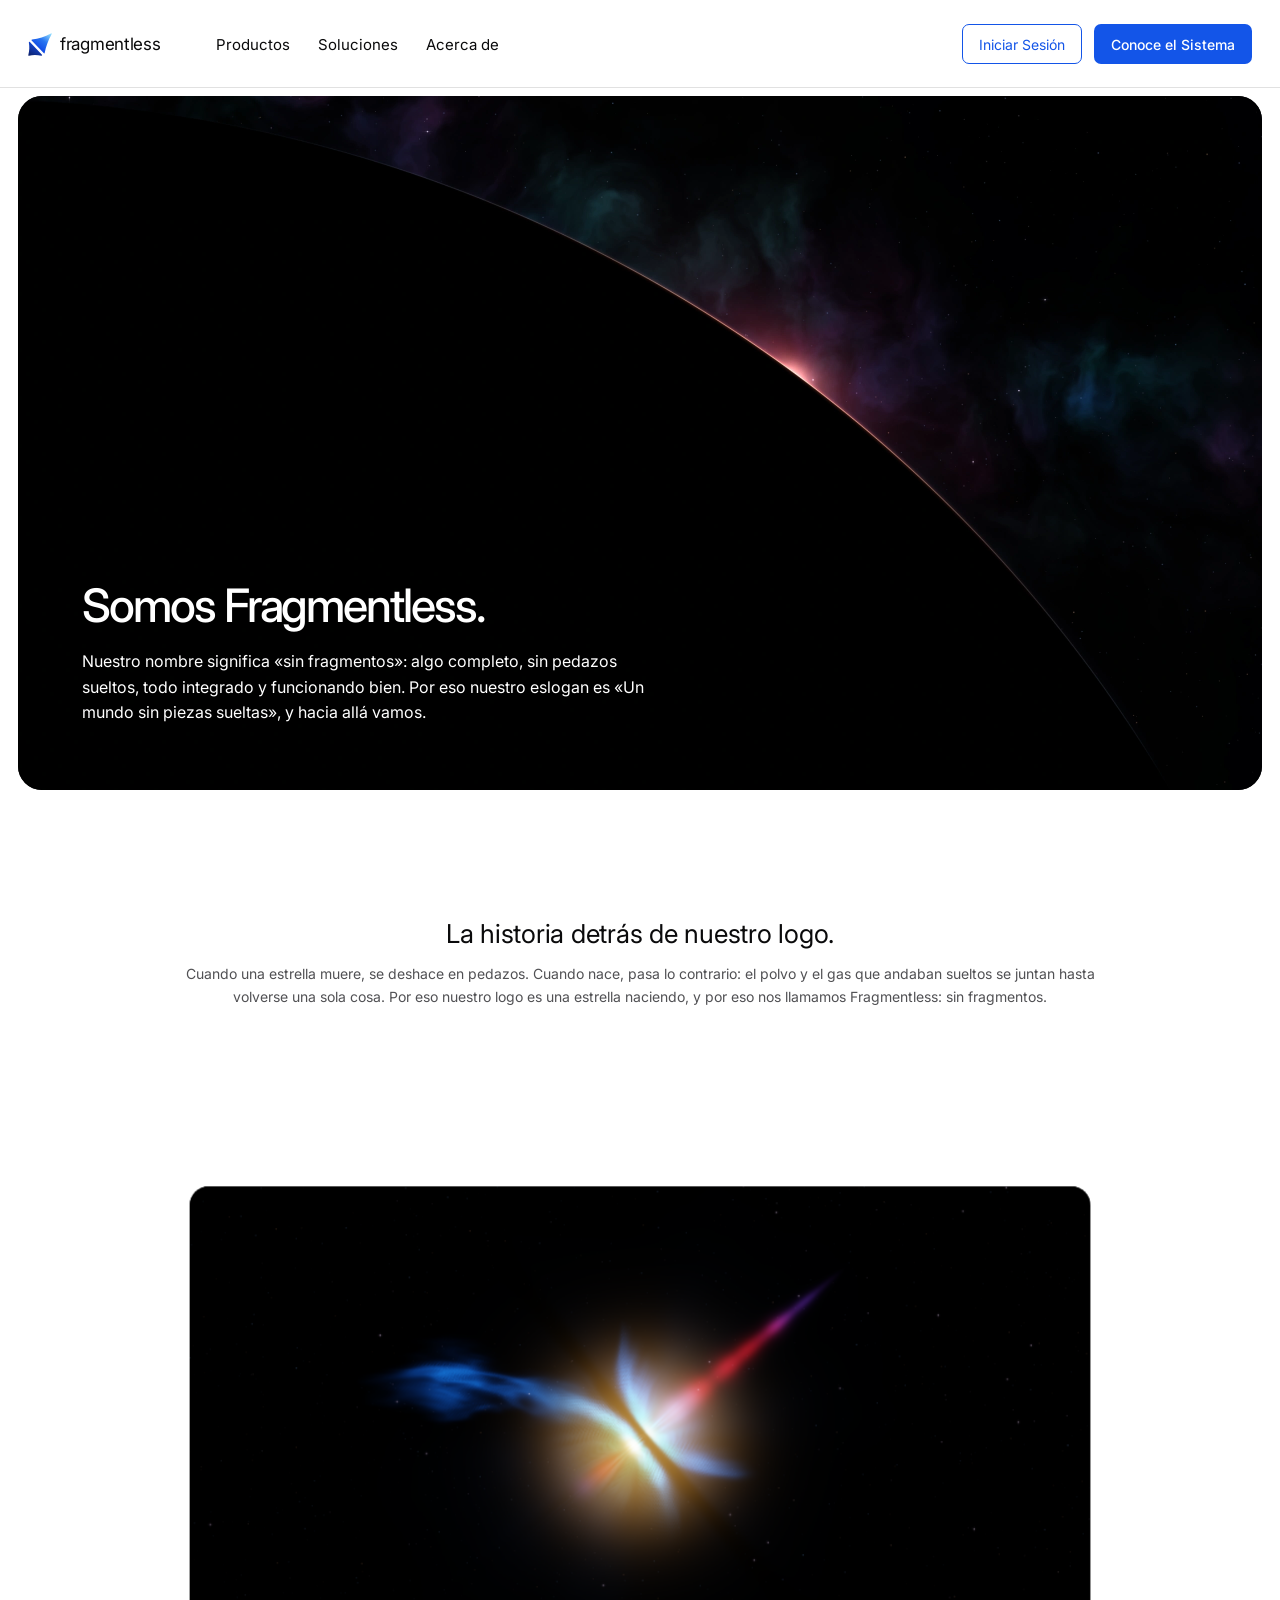
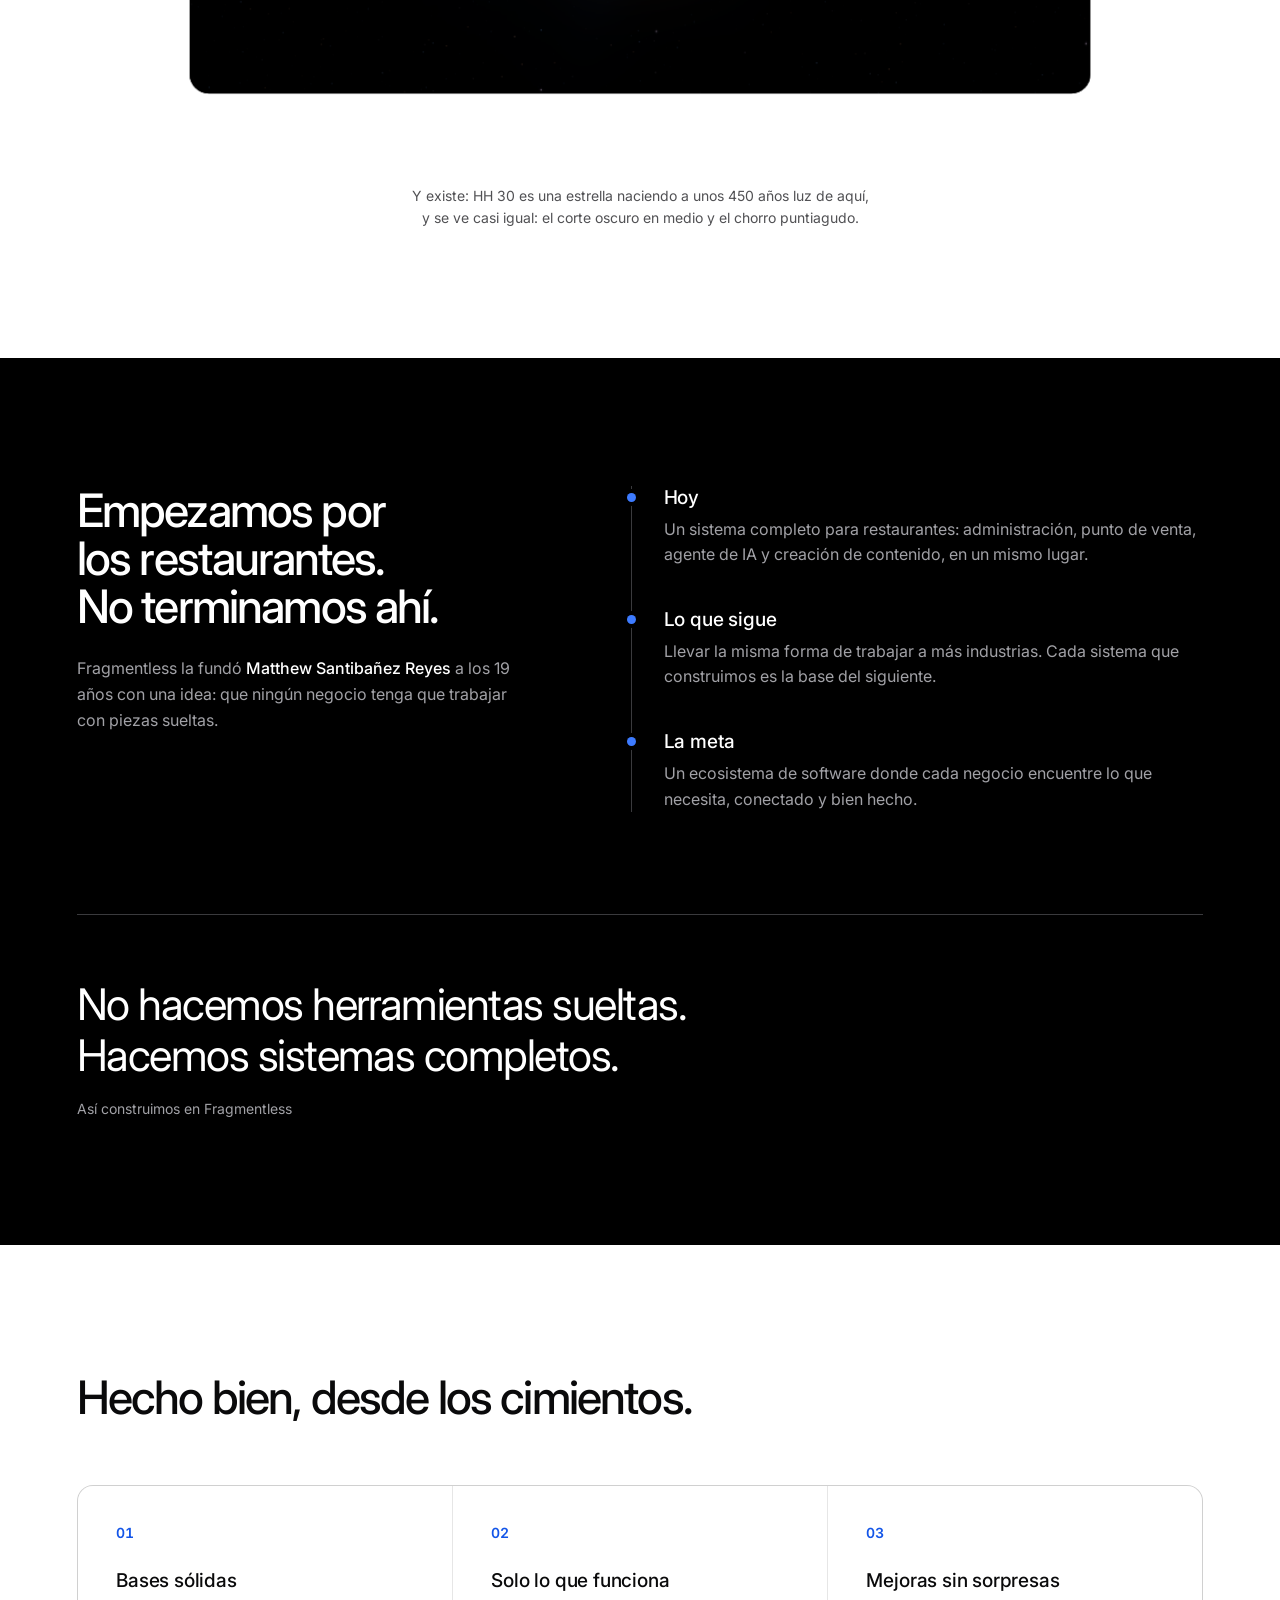
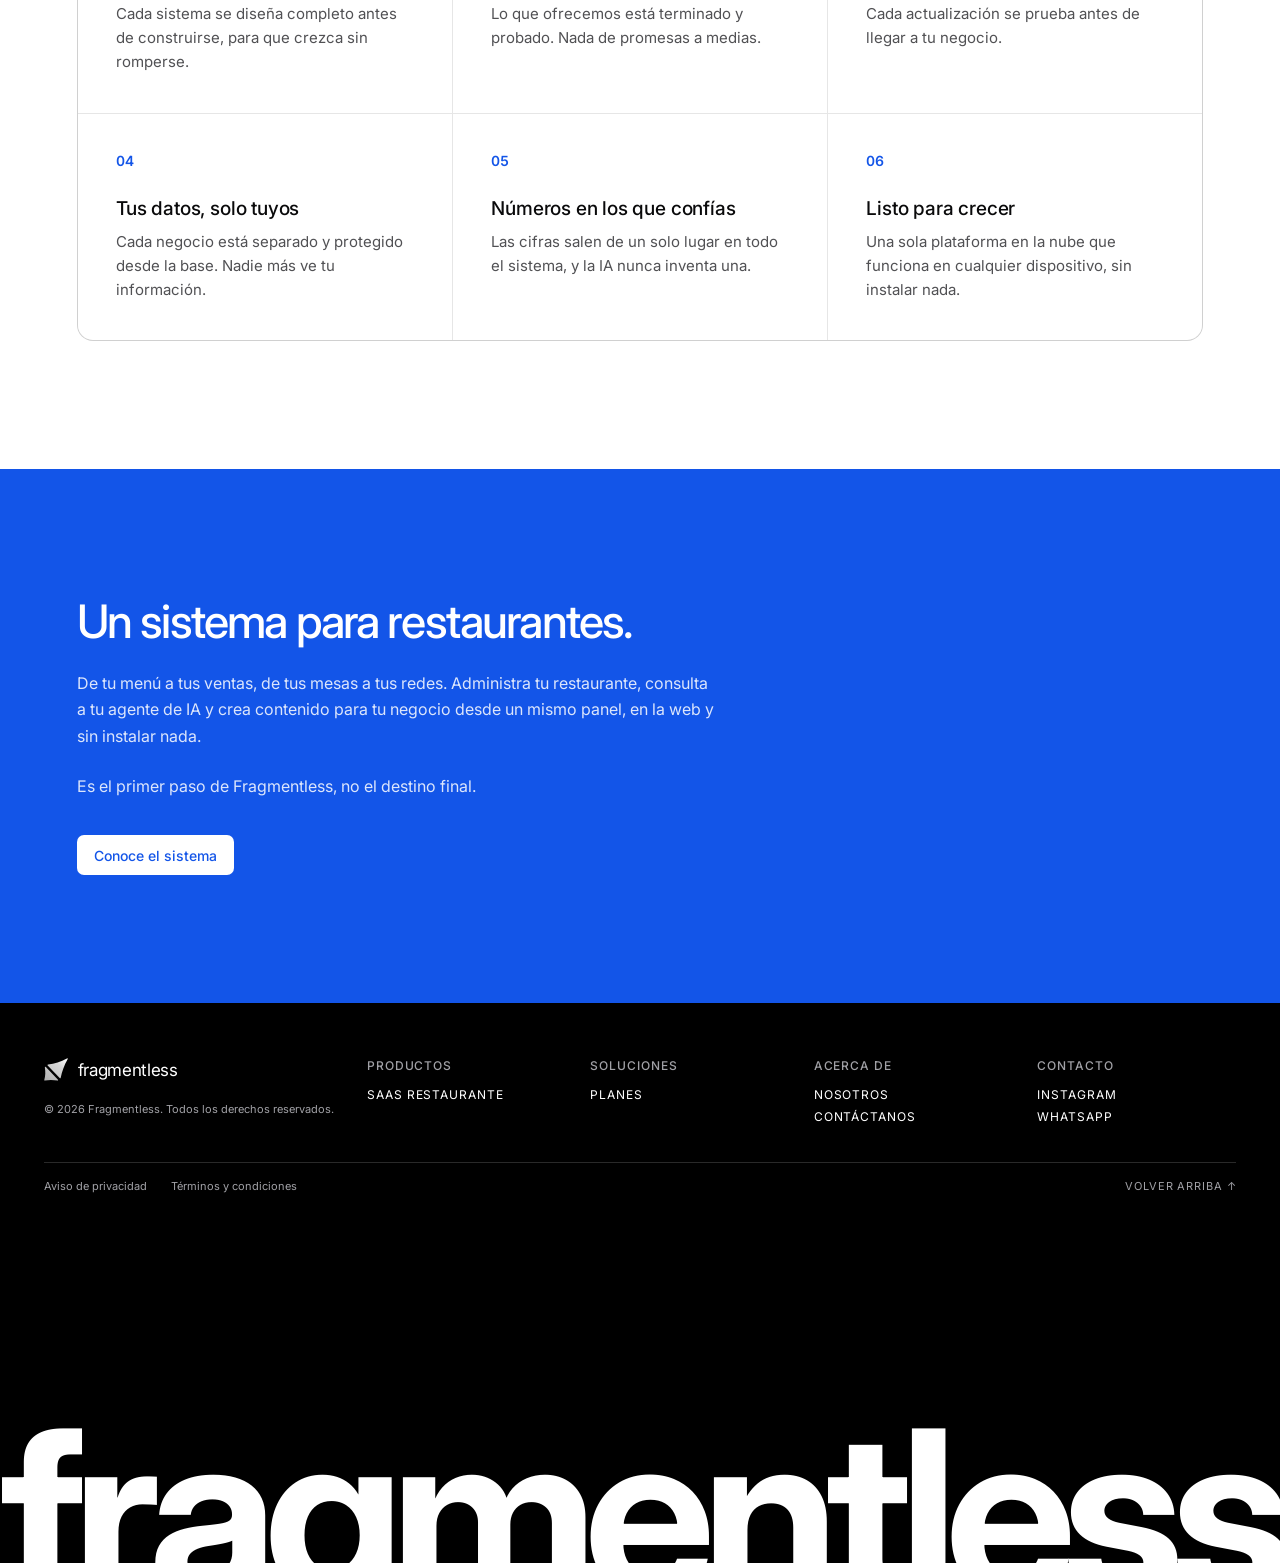
==== commit 32b7fa98: "Nosotros: la portada sin botón y, en celular, como la tarjeta de Scale Sin «Conoce el sistema», en P" ====
--- a/nosotros.html
+++ b/nosotros.html
@@ -23,7 +23,7 @@
 <link href="https://fonts.googleapis.com/css2?family=Inter:wght@200;400;500;600;700&display=swap" rel="stylesheet">
 <link rel="stylesheet" href="style.css?v=brillo-igual-1">
 <link rel="stylesheet" href="assets/components.css">
-<link rel="stylesheet" href="nosotros.css?v=imagenes-2">
+<link rel="stylesheet" href="nosotros.css?v=portada-cel-1">
 <script src="assets/wave-background.js?v=tierra-3" defer></script>
 <script src="barra.js" defer></script>
 <!-- La estrella del logo, en 3D (en PC; en celular va en imagen) -->
@@ -79,20 +79,19 @@
 <main>
   <!-- Portada, como la de Scale: un recuadro con la Tierra del «Earth Blaze» de 21st.dev adentro y, abajo a la
        izquierda, el titular y lo que significa el nombre y el eslogan que sale de él (no lo mismo que la portada del
-       index, para que quien llega aquí lea algo nuevo). La Tierra va en imagen, sacada del componente
-       (components/ui/earth-blaze.tsx): en vivo, en celular iba trabadísima. Ancha en pantallas acostadas y alta en las
-       paradas, cada una sacada a ese tamaño. La entrada del logo en vidrio que iba aquí está guardada en
-       guardado/intro-logo-vidrio/. -->
+       index, para que quien llega aquí lea algo nuevo). Sin botón: aquí se habla de la empresa, no del sistema. La
+       Tierra va en imagen, sacada del componente (components/ui/earth-blaze.tsx): en vivo, en celular iba trabadísima.
+       Ancha en pantallas acostadas y en 3:4 en celular y en las paradas, cada una sacada a ese tamaño. La entrada del
+       logo en vidrio que iba aquí está guardada en guardado/intro-logo-vidrio/. -->
   <section class="ns-portada">
     <div class="ns-hero">
       <picture class="ns-tierra">
-        <source media="(orientation: portrait)" srcset="prueba/tierra-alta.webp" width="957" height="1818">
+        <source media="(max-width: 760px), (orientation: portrait)" srcset="prueba/tierra-celular.webp" width="957" height="1275">
         <img src="prueba/tierra-ancha.webp" alt="" width="2808" height="1388">
       </picture>
       <div class="ns-hero-texto">
         <h1>Somos Fragmentless.</h1>
         <p>Nuestro nombre significa «sin fragmentos»: algo completo, sin pedazos sueltos, todo integrado y funcionando bien. Por eso nuestro eslogan es «Un mundo sin piezas sueltas», y hacia allá vamos.</p>
-        <a class="boton boton-primario" href="saas-restaurante.html">Conoce el sistema</a>
       </div>
     </div>
   </section>
--- a/nosotros.css
+++ b/nosotros.css
@@ -44,8 +44,8 @@
 }
 
 /* Portada, como la de Scale: un recuadro redondeado casi de orilla a orilla, justo debajo de la barra, con la Tierra
-   adentro (#tierra, el «Earth Blaze» de 21st.dev en el bundle) y el texto abajo a la izquierda. El recuadro termina
-   antes de la orilla de abajo de la pantalla, para que asome lo que sigue. */
+   adentro (una imagen del «Earth Blaze» de 21st.dev) y el texto abajo a la izquierda. El recuadro termina antes de la
+   orilla de abajo de la pantalla, para que asome lo que sigue. En celular es otra (ver su @media abajo). */
 .ns-portada { padding: calc(var(--alto-barra) + 8px) 18px 0; }
 .ns-hero {
   position: relative;
@@ -82,19 +82,14 @@
   line-height: 1.6;
   text-wrap: pretty;
 }
-/* El botón, igual al blanco de «Comprar» en la parte negra del index (.texto-botones, en style.css): mismo tamaño,
-   blanco con letra negra */
-.ns-hero-texto .boton-primario { margin-top: 32px; background: #FFFFFF; color: var(--hueco); }
-.ns-hero-texto .boton-primario:focus-visible { outline-color: #FFFFFF; }
-
-/* La entrada, como la portada del index: baja la barra y sube el texto (el botón un poco después), al titular, en
-   cuanto queda quieto, le pasa el brillo azul de toda la página (brillo-submenu, en style.css), letra por letra, y
-   las palabras del párrafo se encienden una tras otra (encender-portada, en style.css): nosotros.js pone cada letra y
-   cada palabra en su span con su lugar (--i). Con «reducir movimiento», todo quieto. */
+
+/* La entrada, como la portada del index: baja la barra y sube el texto, al titular, en cuanto queda quieto, le pasa
+   el brillo azul de toda la página (brillo-submenu, en style.css), letra por letra, y las palabras del párrafo se
+   encienden una tras otra (encender-portada, en style.css): nosotros.js pone cada letra y cada palabra en su span con
+   su lugar (--i). Con «reducir movimiento», todo quieto. */
 @media (prefers-reduced-motion: no-preference) {
   .pagina-nosotros .barra { animation: entrada-barra 0.7s cubic-bezier(0.2, 0.7, 0.2, 1) both; }
   .ns-hero-texto > * { animation: entrada-portada 0.7s cubic-bezier(0.2, 0.7, 0.2, 1) both; }
-  .ns-hero-texto > .boton { animation-delay: 0.6s; }
   .ns-hero-texto h1 .brilla { animation: brillo-submenu 0.4s ease-in-out calc(0.5s + var(--i) * 18ms); }
   .ns-hero-texto p span { animation: encender-portada 0.4s ease calc(0.35s + var(--i) * 70ms) both; }
 }
@@ -232,7 +227,7 @@
 .ns-rejilla h3 { margin: 0 0 10px; font-size: 1.1875rem; font-weight: 500; letter-spacing: -0.01em; }
 .ns-rejilla p { margin: 0; color: #515154; font-size: 0.9375rem; line-height: 1.6; }
 
-/* El producto, en el azul de la marca, con un botón blanco que lleva al sistema en index.html */
+/* El producto, en el azul de la marca, con un botón blanco que lleva al sistema (saas-restaurante.html) */
 .ns-producto {
   background: var(--azul);
   color: #FFFFFF;
@@ -285,9 +280,34 @@
   .ns-rejilla { grid-template-columns: repeat(2, minmax(0, 1fr)); }
 }
 @media (max-width: 760px) {
-  /* El recuadro de la portada con el margen de la página y el texto con menos relleno */
+  /* La portada en celular, como la tarjeta «About» de Scale (comparada con la de antes en una página de prueba): el
+     recuadro es la imagen, en 3:4 (tierra-celular.webp) y con el margen de la página, y adentro solo va el titular,
+     abajo a la izquierda. El párrafo queda debajo, sobre el blanco y centrado, como la portada del index en celular.
+     La caja de la portada deja de ser el recuadro (.ns-hero, en rejilla) y el texto se acomoda en ella
+     (display: contents), así el HTML es el mismo que en PC. */
   .ns-portada { padding-inline: var(--margen); }
-  .ns-hero { padding: 24px; border-radius: 20px; }
+  .ns-hero {
+    display: grid;
+    height: auto;
+    min-height: 0;
+    padding: 0;
+    overflow: visible;
+    border-radius: 0;
+    background: none;
+    color: var(--tinta);
+  }
+  .ns-hero-texto { display: contents; }
+  .ns-tierra {
+    position: relative;
+    inset: auto;
+    grid-area: 1 / 1;
+    aspect-ratio: 3 / 4;
+    overflow: hidden;
+    border-radius: 20px;
+    background: var(--noche);
+  }
+  .ns-hero-texto h1 { grid-area: 1 / 1; align-self: end; z-index: 1; padding: 24px; color: #FFFFFF; }
+  .ns-hero-texto p { margin: 24px auto 0; color: #515154; text-align: center; text-wrap: balance; }
   /* El cuadro de la estrella, cuadrado como antes: a lo ancho del celular y en 16:9, la estrella saldría chiquita */
   .ns-estrella-cuadro { aspect-ratio: 1; }
   /* En celular la estrella va en la imagen (la de .ns-cielo cambia a estrella-celular.webp): la de WebGL, escondida,
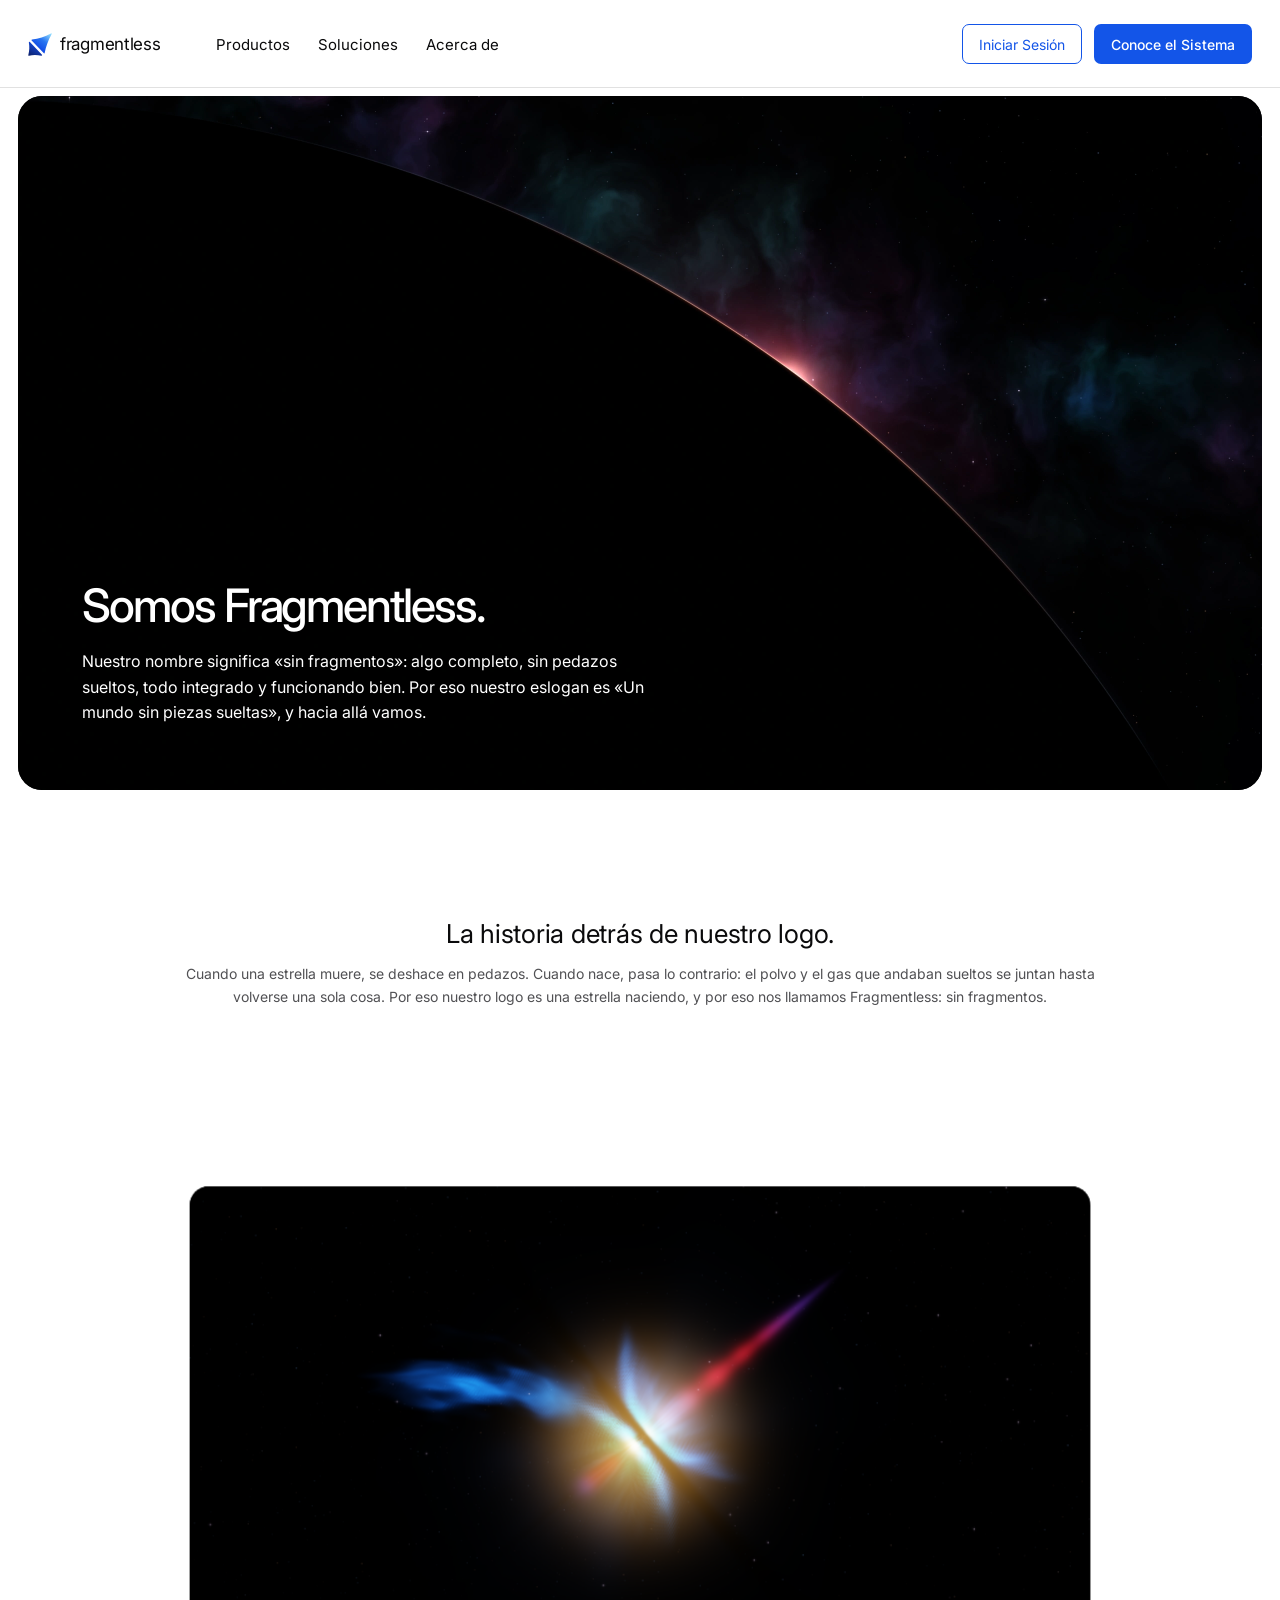
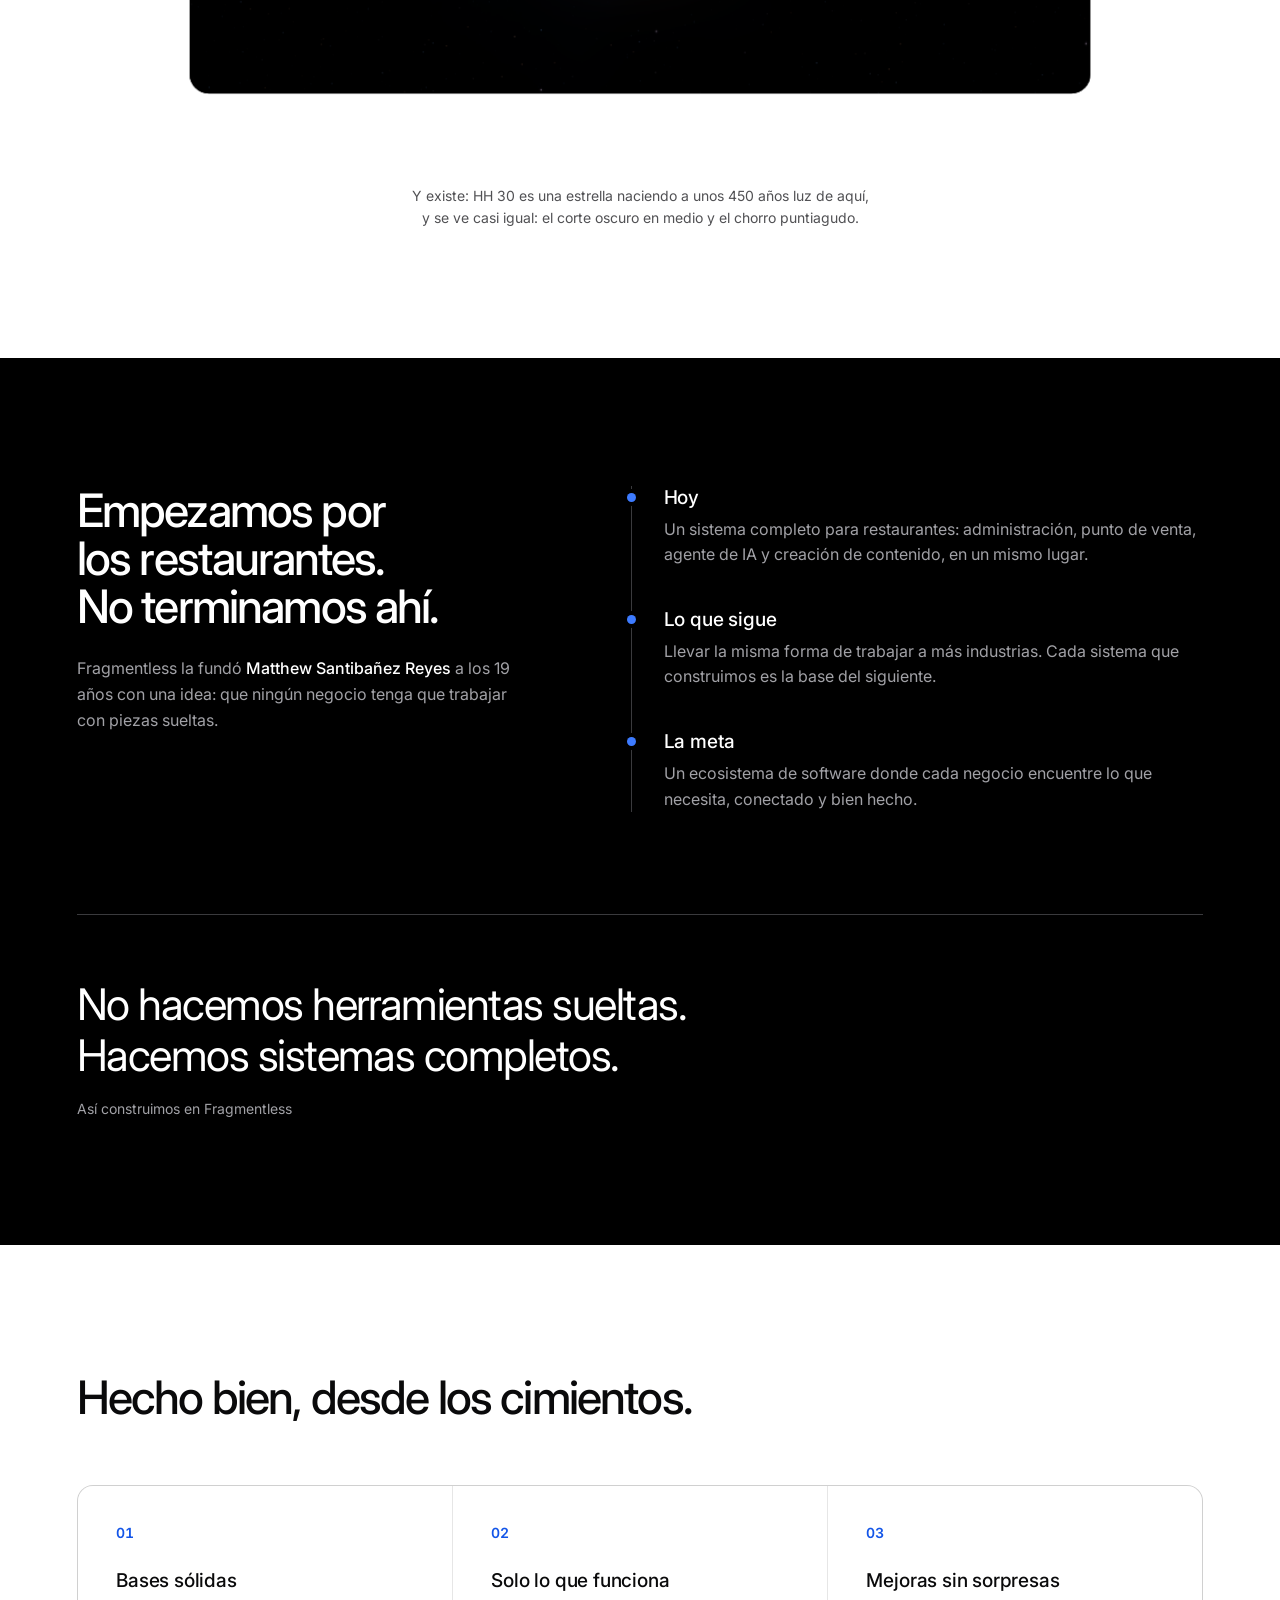
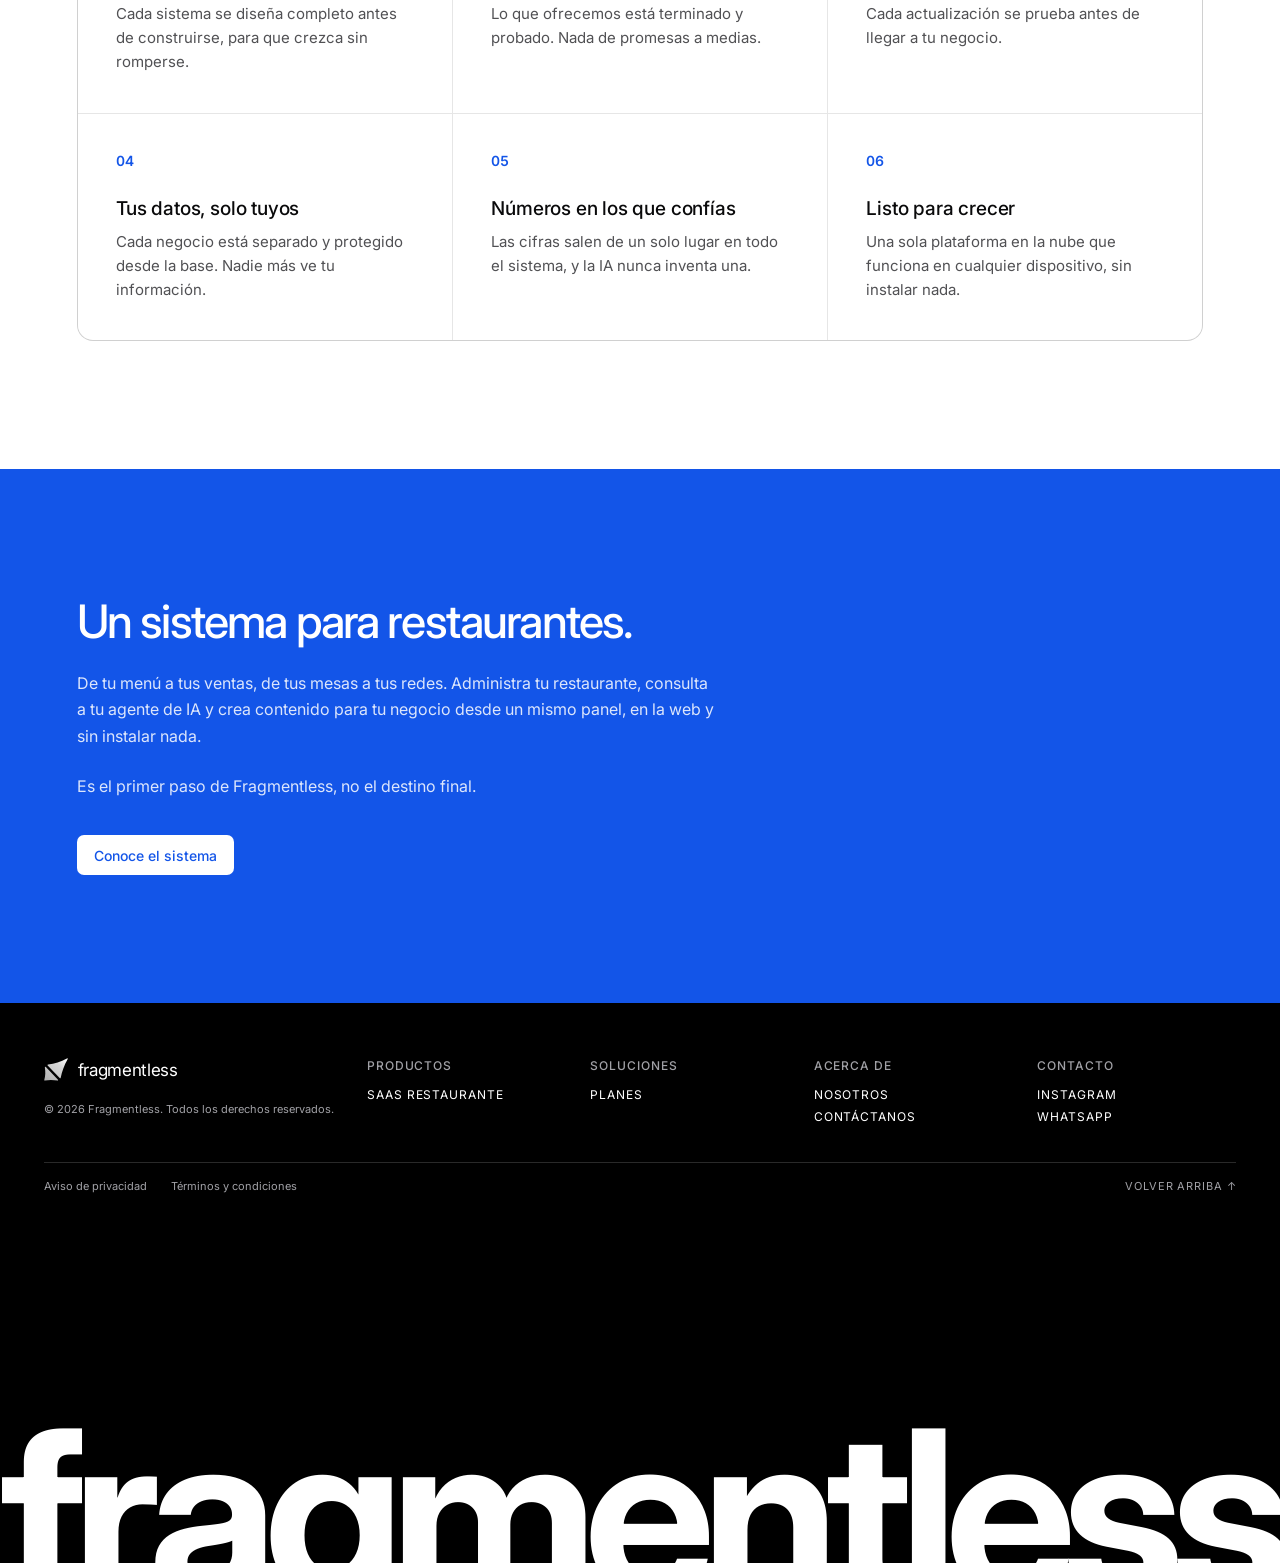
==== commit a81fa392: "Nosotros: en celular, «Nuestro concepto» junta lo del nombre y lo del logo Para que no se vea tanto " ====
--- a/nosotros.html
+++ b/nosotros.html
@@ -23,7 +23,7 @@
 <link href="https://fonts.googleapis.com/css2?family=Inter:wght@200;400;500;600;700&display=swap" rel="stylesheet">
 <link rel="stylesheet" href="style.css?v=brillo-igual-1">
 <link rel="stylesheet" href="assets/components.css">
-<link rel="stylesheet" href="nosotros.css?v=portada-cel-1">
+<link rel="stylesheet" href="nosotros.css?v=concepto-cel-2">
 <script src="assets/wave-background.js?v=tierra-3" defer></script>
 <script src="barra.js" defer></script>
 <!-- La estrella del logo, en 3D (en PC; en celular va en imagen) -->
@@ -101,16 +101,22 @@
        cielo (cielo.js) en un cuadro grande. HH 30 va al final, debajo de la estrella, «de postre»: el logo no «es»
        HH 30. -->
   <section class="ns-logo-seccion" aria-labelledby="ns-logo-titulo">
-    <!-- Sus textos, como los de la parte oscura del index (.ns-texto-escena en nosotros.css) -->
-    <div class="ns-texto-escena">
+    <!-- Sus textos, como los de la parte oscura del index (.ns-texto-escena en nosotros.css). En celular van otros:
+         ahí la portada no lleva su párrafo, y lo del nombre y lo del logo van juntos y más cortos, para que no se vea
+         tanto texto seguido (nosotros.css esconde el que no toca). -->
+    <div class="ns-texto-escena ns-solo-pc">
       <h2 id="ns-logo-titulo">La historia detrás de nuestro logo.</h2>
       <p>Cuando una estrella muere, se deshace en pedazos. Cuando nace, pasa lo contrario: el polvo y el gas que andaban sueltos se juntan hasta volverse una sola cosa. Por eso nuestro logo es una estrella naciendo, y por eso nos llamamos Fragmentless: sin fragmentos.</p>
+    </div>
+    <div class="ns-texto-escena ns-solo-celular">
+      <h2>Nuestro concepto.</h2>
+      <p>Cuando una estrella nace, el polvo y el gas sueltos se vuelven una sola cosa. Esa es la idea detrás del logo y del nombre: Fragmentless, «sin fragmentos». Algo completo, integrado y funcionando bien.</p>
     </div>
     <!-- En PC, la estrella en vivo (estrella.js) sobre su cielo en imagen, sacado de cielo.js. En celular, la estrella y
          su cielo en una sola imagen, sacada de los dos: en vivo iba trabadísima. -->
     <figure class="ns-estrella-cuadro ns-crece" role="img" aria-label="Una estrella naciendo: un disco oscuro visto de canto, luz azul a sus dos lados y un chorro que sale del centro.">
       <picture class="ns-cielo">
-        <source media="(max-width: 760px)" srcset="prueba/estrella-celular.webp" width="1080" height="1080">
+        <source media="(max-width: 760px)" srcset="prueba/estrella-celular.webp" width="1408" height="792">
         <img src="prueba/cielo-estrella.webp" alt="" width="2360" height="1328" loading="lazy">
       </picture>
       <canvas class="estrella-3d" data-paleta="foto" aria-hidden="true"></canvas>
--- a/nosotros.css
+++ b/nosotros.css
@@ -121,6 +121,8 @@
 .ns-texto-escena h2 + p { max-width: 68em; text-wrap: pretty; }
 .ns-postre { margin-top: 28px; }
 .ns-postre p { margin-top: 0; }
+/* Los textos de arriba de la estrella para celular («Nuestro concepto»): en PC no van (ver el @media de celular) */
+.ns-solo-celular { display: none; }
 .ns-estrella-cuadro {
   position: relative;
   aspect-ratio: 16 / 9;
@@ -282,9 +284,10 @@
 @media (max-width: 760px) {
   /* La portada en celular, como la tarjeta «About» de Scale (comparada con la de antes en una página de prueba): el
      recuadro es la imagen, en 3:4 (tierra-celular.webp) y con el margen de la página, y adentro solo va el titular,
-     abajo a la izquierda. El párrafo queda debajo, sobre el blanco y centrado, como la portada del index en celular.
-     La caja de la portada deja de ser el recuadro (.ns-hero, en rejilla) y el texto se acomoda en ella
-     (display: contents), así el HTML es el mismo que en PC. */
+     abajo a la izquierda. Su párrafo no va: lo del nombre va junto con lo del logo en «Nuestro concepto», arriba de
+     la estrella (.ns-solo-celular), para que no se vea tanto texto seguido. La caja de la portada deja de ser el
+     recuadro (.ns-hero, en rejilla) y el titular se acomoda en ella (display: contents), así el HTML es el mismo que
+     en PC. */
   .ns-portada { padding-inline: var(--margen); }
   .ns-hero {
     display: grid;
@@ -307,11 +310,15 @@
     background: var(--noche);
   }
   .ns-hero-texto h1 { grid-area: 1 / 1; align-self: end; z-index: 1; padding: 24px; color: #FFFFFF; }
-  .ns-hero-texto p { margin: 24px auto 0; color: #515154; text-align: center; text-wrap: balance; }
-  /* El cuadro de la estrella, cuadrado como antes: a lo ancho del celular y en 16:9, la estrella saldría chiquita */
-  .ns-estrella-cuadro { aspect-ratio: 1; }
-  /* En celular la estrella va en la imagen (la de .ns-cielo cambia a estrella-celular.webp): la de WebGL, escondida,
-     ni arranca (estrella.js) */
+  .ns-hero-texto p,
+  .ns-solo-pc { display: none; }
+  .ns-solo-celular { display: block; }
+  /* «Nuestro concepto», más separado de las dos imágenes (con 72 px arriba y 56 abajo se veía pegado) */
+  .ns-logo-seccion { padding-top: 104px; }
+  .ns-estrella-cuadro { margin-top: 88px; }
+  /* En celular la estrella va en la imagen (la de .ns-cielo cambia a estrella-celular.webp, en 16:9 como el cuadro de
+     PC y como la foto de la bahía de Scale en celular, con la estrella un poco acercada para que no salga chiquita;
+     antes el cuadro era cuadrado): la de WebGL, escondida, ni arranca (estrella.js) */
   .ns-estrella-cuadro .estrella-3d { display: none; }
 }
 @media (max-width: 560px) {
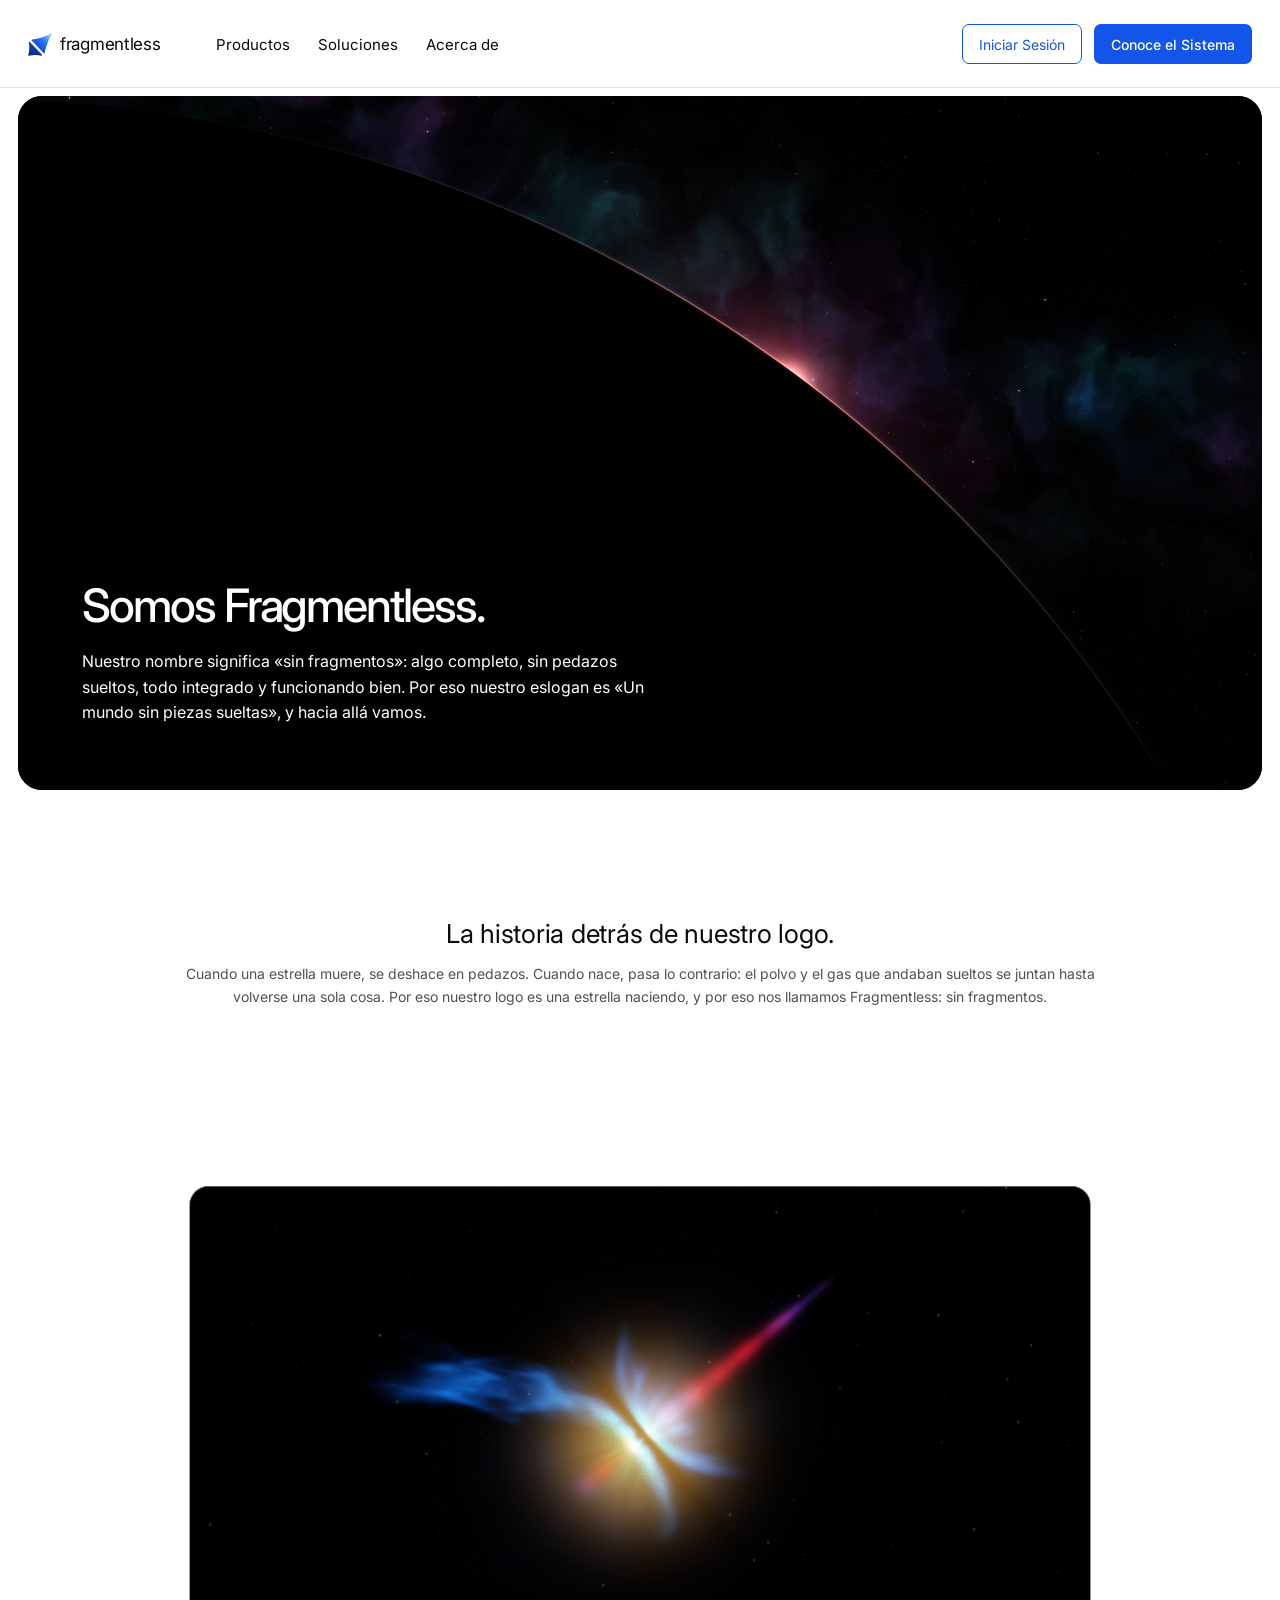
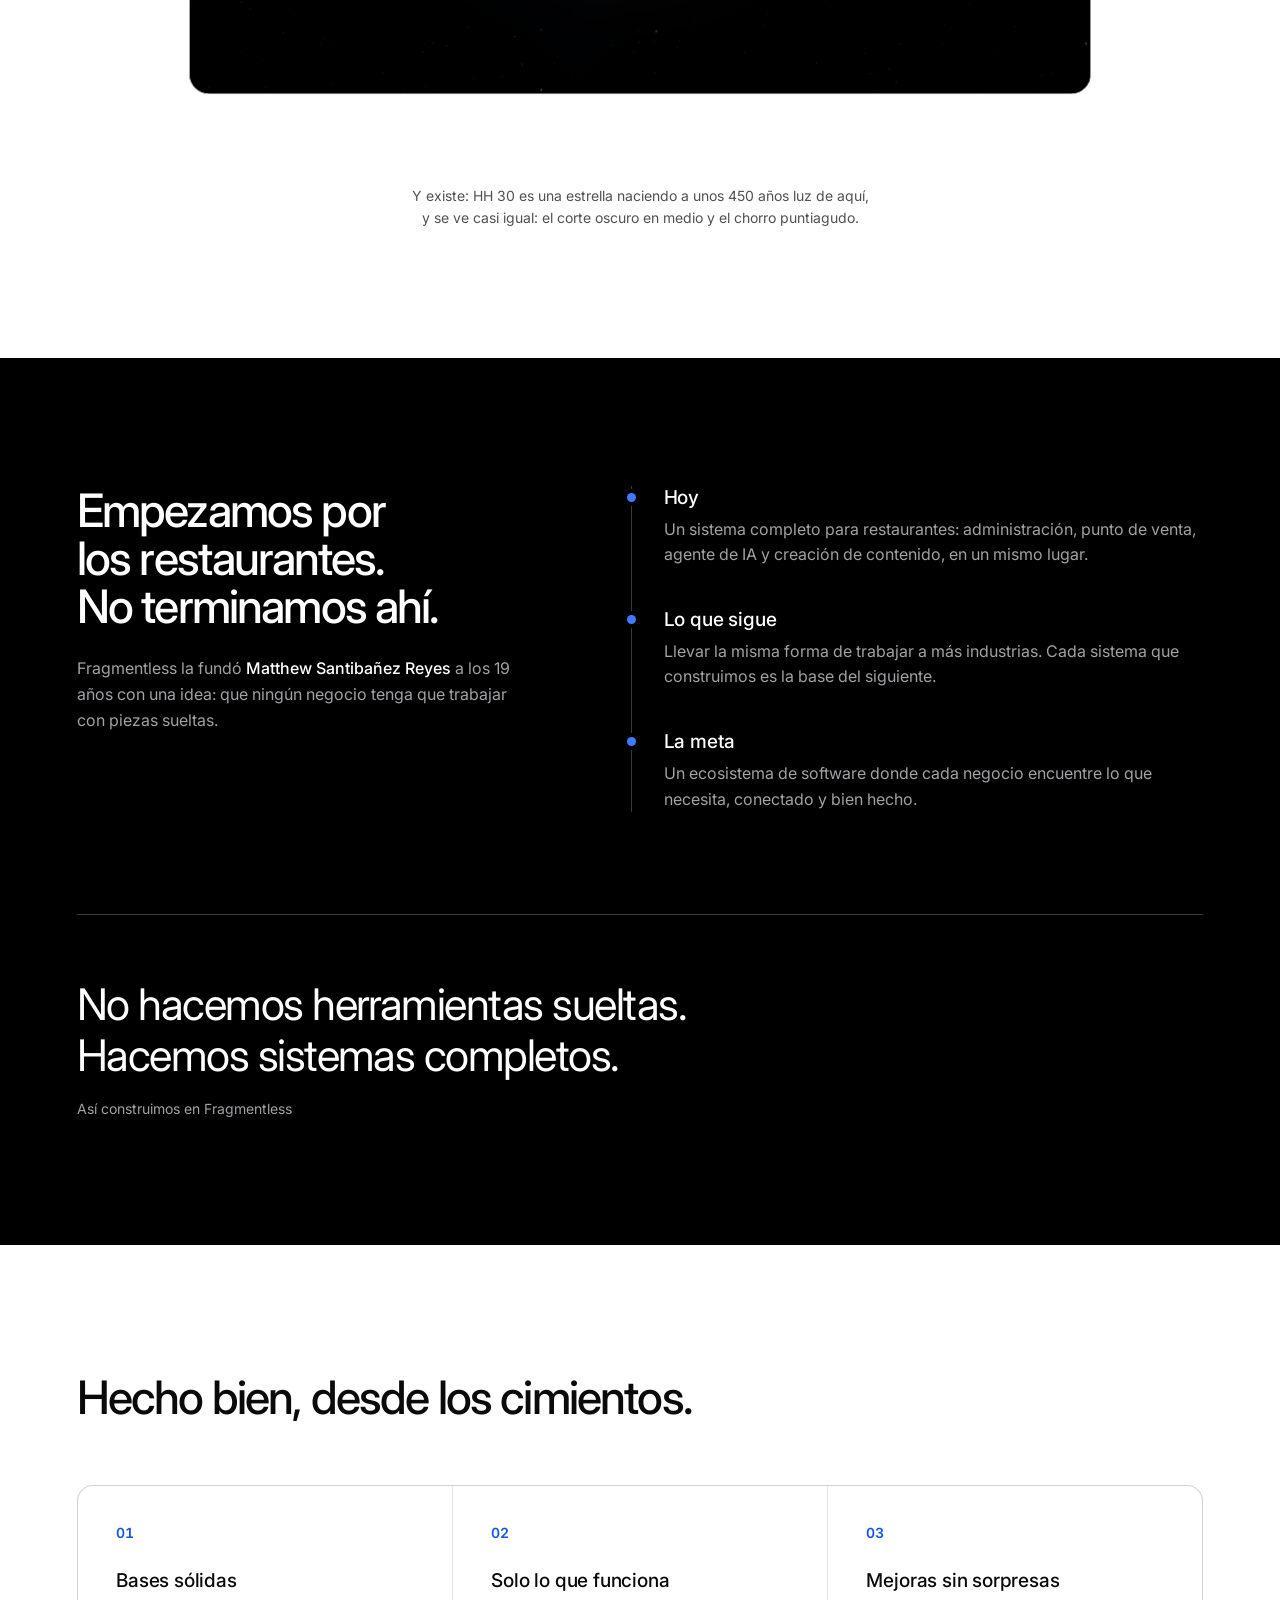
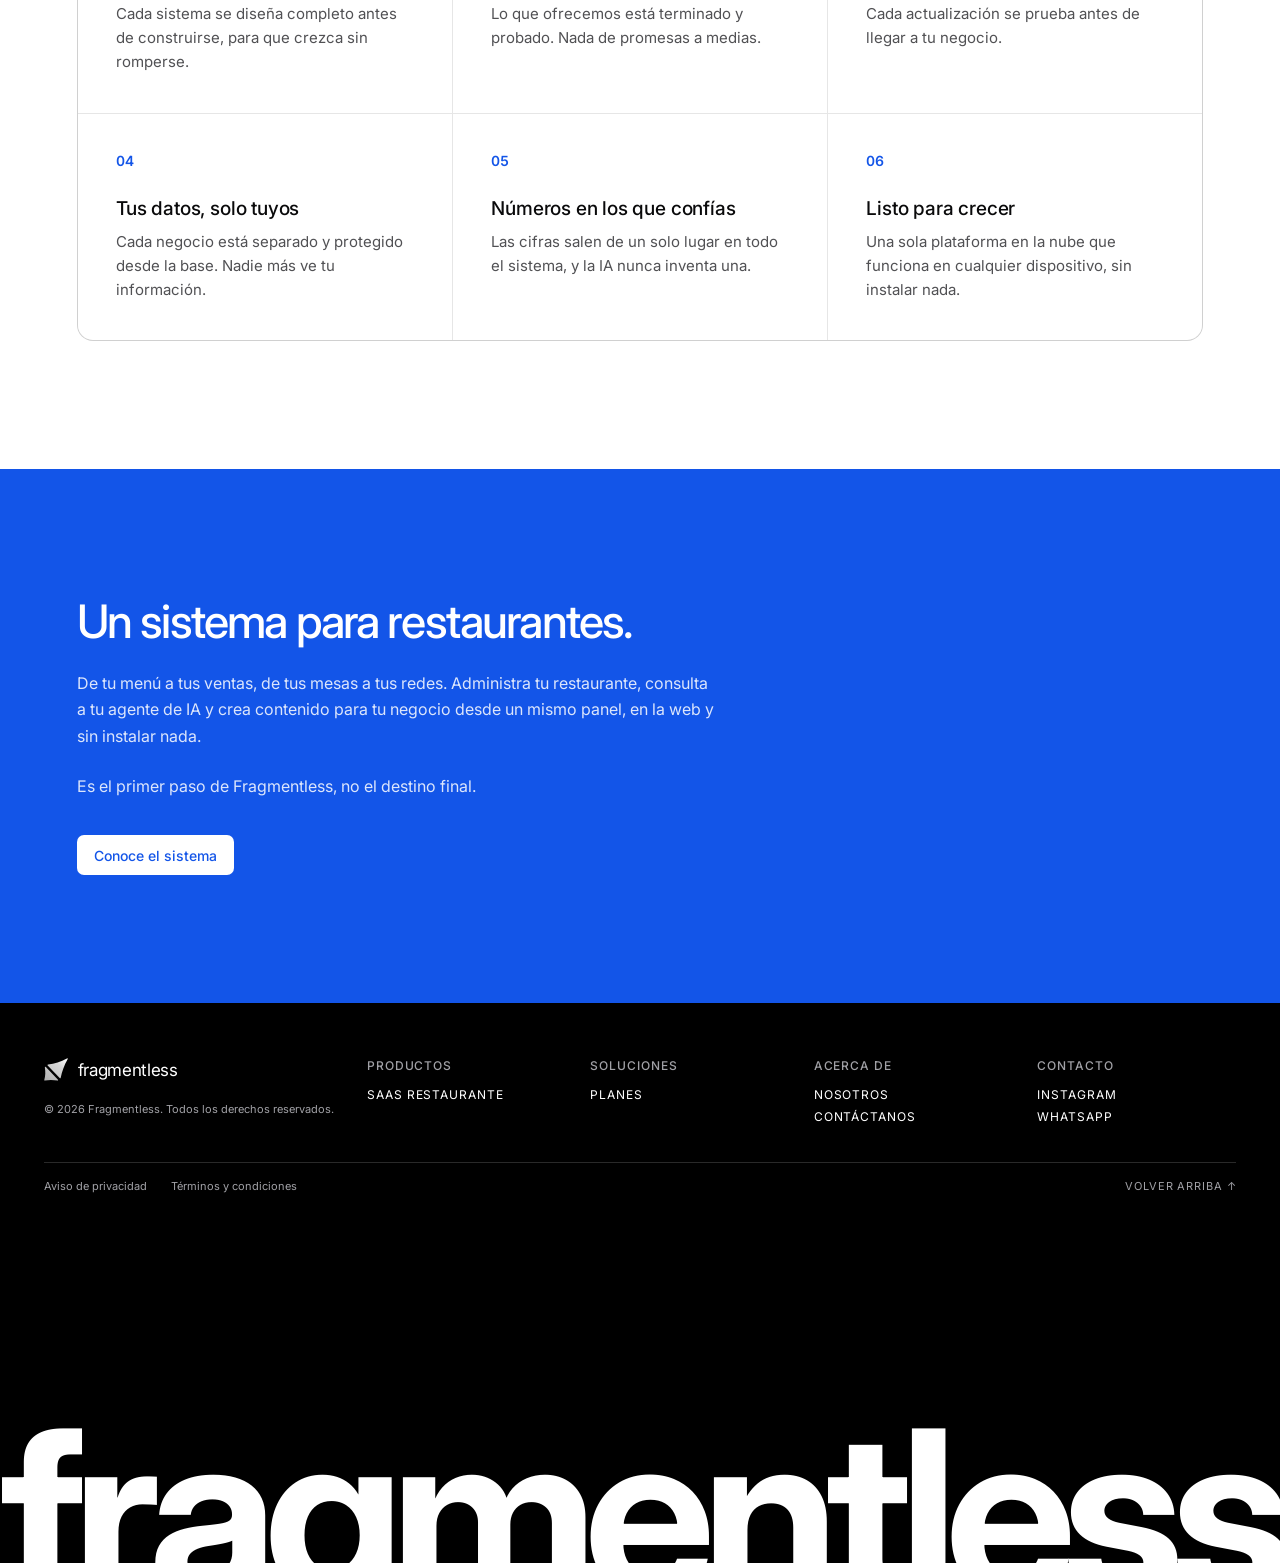
==== commit 83f95a18: "Nosotros: en celular, la estrella en un cuadro rectangular En 16:9, menos alto, como la foto de la b" ====
--- a/nosotros.html
+++ b/nosotros.html
@@ -23,7 +23,7 @@
 <link href="https://fonts.googleapis.com/css2?family=Inter:wght@200;400;500;600;700&display=swap" rel="stylesheet">
 <link rel="stylesheet" href="style.css?v=brillo-igual-1">
 <link rel="stylesheet" href="assets/components.css">
-<link rel="stylesheet" href="nosotros.css?v=concepto-cel-2">
+<link rel="stylesheet" href="nosotros.css?v=estrella-cel-ancha-1">
 <script src="assets/wave-background.js?v=tierra-3" defer></script>
 <script src="barra.js" defer></script>
 <!-- La estrella del logo, en 3D (en PC; en celular va en imagen) -->
@@ -101,16 +101,10 @@
        cielo (cielo.js) en un cuadro grande. HH 30 va al final, debajo de la estrella, «de postre»: el logo no «es»
        HH 30. -->
   <section class="ns-logo-seccion" aria-labelledby="ns-logo-titulo">
-    <!-- Sus textos, como los de la parte oscura del index (.ns-texto-escena en nosotros.css). En celular van otros:
-         ahí la portada no lleva su párrafo, y lo del nombre y lo del logo van juntos y más cortos, para que no se vea
-         tanto texto seguido (nosotros.css esconde el que no toca). -->
-    <div class="ns-texto-escena ns-solo-pc">
+    <!-- Sus textos, como los de la parte oscura del index (.ns-texto-escena en nosotros.css) -->
+    <div class="ns-texto-escena">
       <h2 id="ns-logo-titulo">La historia detrás de nuestro logo.</h2>
       <p>Cuando una estrella muere, se deshace en pedazos. Cuando nace, pasa lo contrario: el polvo y el gas que andaban sueltos se juntan hasta volverse una sola cosa. Por eso nuestro logo es una estrella naciendo, y por eso nos llamamos Fragmentless: sin fragmentos.</p>
-    </div>
-    <div class="ns-texto-escena ns-solo-celular">
-      <h2>Nuestro concepto.</h2>
-      <p>Cuando una estrella nace, el polvo y el gas sueltos se vuelven una sola cosa. Esa es la idea detrás del logo y del nombre: Fragmentless, «sin fragmentos». Algo completo, integrado y funcionando bien.</p>
     </div>
     <!-- En PC, la estrella en vivo (estrella.js) sobre su cielo en imagen, sacado de cielo.js. En celular, la estrella y
          su cielo en una sola imagen, sacada de los dos: en vivo iba trabadísima. -->
--- a/nosotros.css
+++ b/nosotros.css
@@ -121,8 +121,6 @@
 .ns-texto-escena h2 + p { max-width: 68em; text-wrap: pretty; }
 .ns-postre { margin-top: 28px; }
 .ns-postre p { margin-top: 0; }
-/* Los textos de arriba de la estrella para celular («Nuestro concepto»): en PC no van (ver el @media de celular) */
-.ns-solo-celular { display: none; }
 .ns-estrella-cuadro {
   position: relative;
   aspect-ratio: 16 / 9;
@@ -284,10 +282,9 @@
 @media (max-width: 760px) {
   /* La portada en celular, como la tarjeta «About» de Scale (comparada con la de antes en una página de prueba): el
      recuadro es la imagen, en 3:4 (tierra-celular.webp) y con el margen de la página, y adentro solo va el titular,
-     abajo a la izquierda. Su párrafo no va: lo del nombre va junto con lo del logo en «Nuestro concepto», arriba de
-     la estrella (.ns-solo-celular), para que no se vea tanto texto seguido. La caja de la portada deja de ser el
-     recuadro (.ns-hero, en rejilla) y el titular se acomoda en ella (display: contents), así el HTML es el mismo que
-     en PC. */
+     abajo a la izquierda. El párrafo queda debajo, sobre el blanco y centrado, como la portada del index en celular.
+     La caja de la portada deja de ser el recuadro (.ns-hero, en rejilla) y el texto se acomoda en ella
+     (display: contents), así el HTML es el mismo que en PC. */
   .ns-portada { padding-inline: var(--margen); }
   .ns-hero {
     display: grid;
@@ -310,12 +307,7 @@
     background: var(--noche);
   }
   .ns-hero-texto h1 { grid-area: 1 / 1; align-self: end; z-index: 1; padding: 24px; color: #FFFFFF; }
-  .ns-hero-texto p,
-  .ns-solo-pc { display: none; }
-  .ns-solo-celular { display: block; }
-  /* «Nuestro concepto», más separado de las dos imágenes (con 72 px arriba y 56 abajo se veía pegado) */
-  .ns-logo-seccion { padding-top: 104px; }
-  .ns-estrella-cuadro { margin-top: 88px; }
+  .ns-hero-texto p { margin: 24px auto 0; color: #515154; text-align: center; text-wrap: balance; }
   /* En celular la estrella va en la imagen (la de .ns-cielo cambia a estrella-celular.webp, en 16:9 como el cuadro de
      PC y como la foto de la bahía de Scale en celular, con la estrella un poco acercada para que no salga chiquita;
      antes el cuadro era cuadrado): la de WebGL, escondida, ni arranca (estrella.js) */
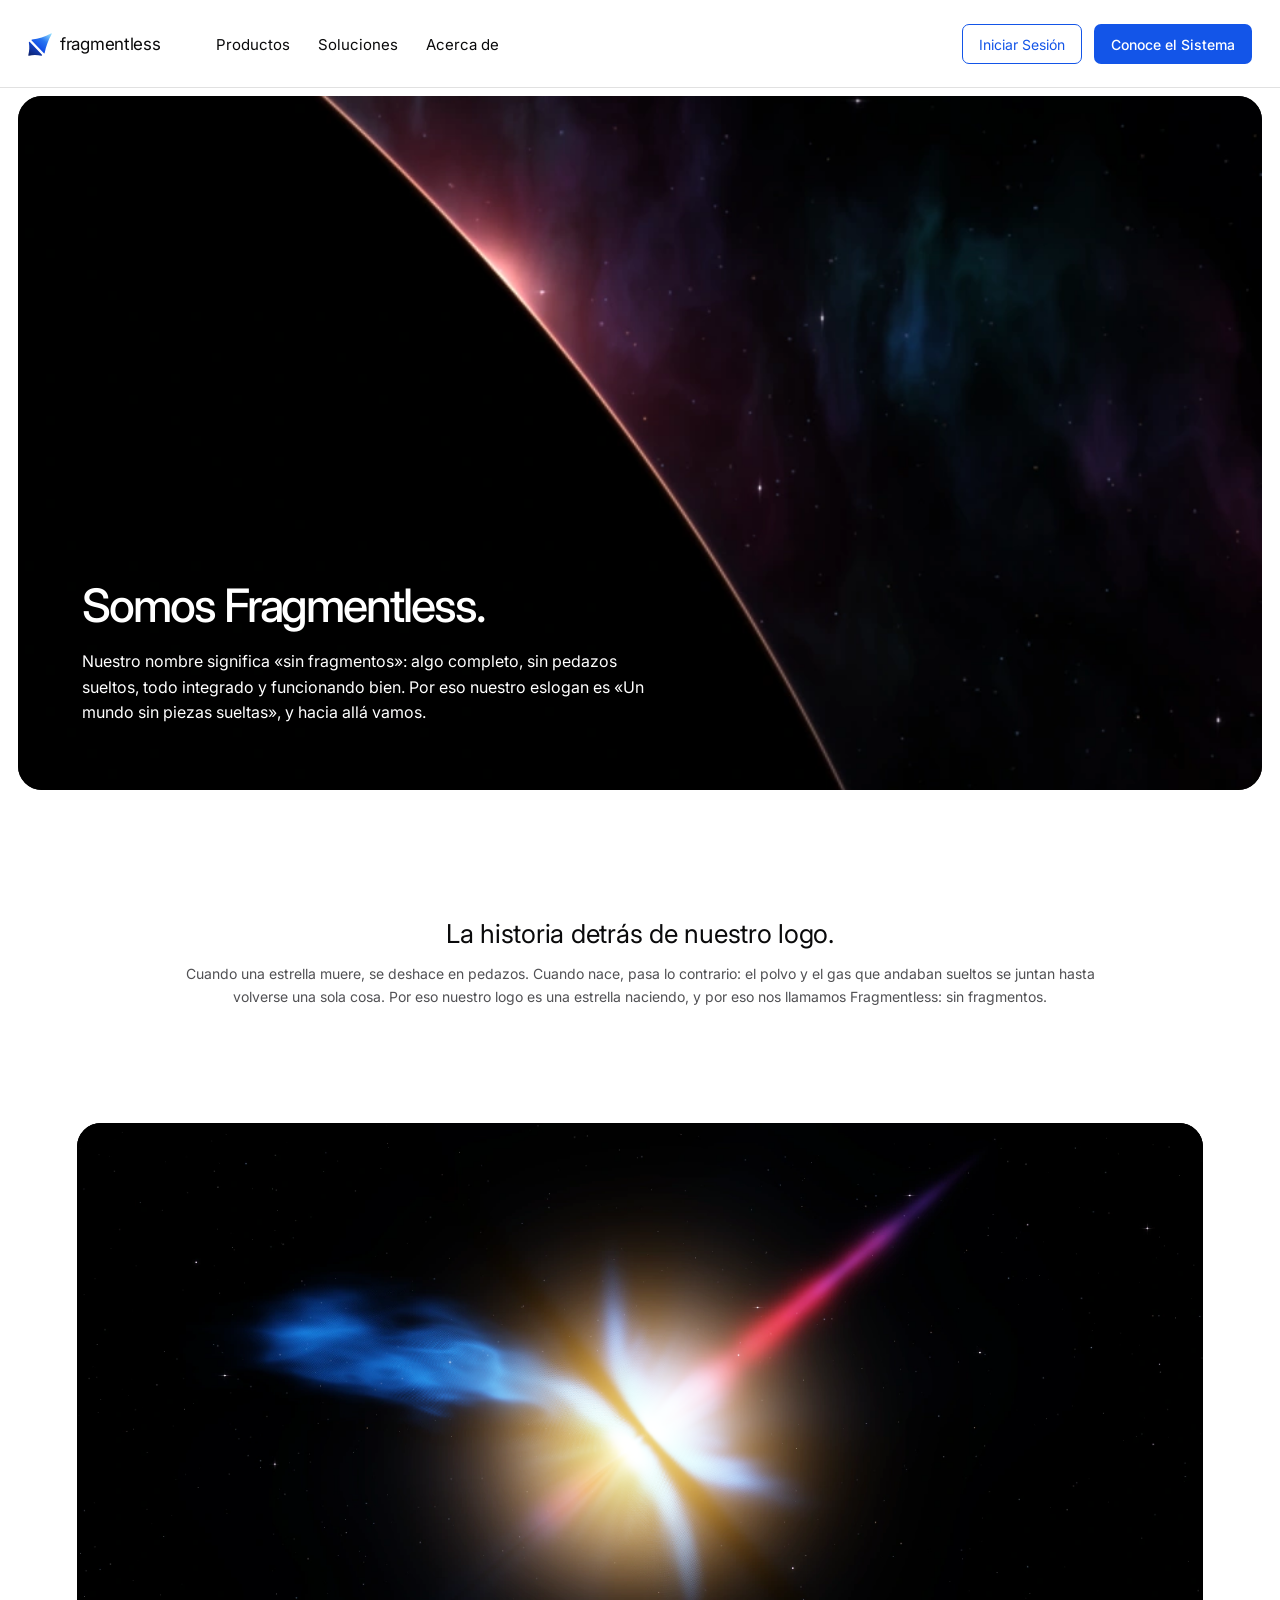
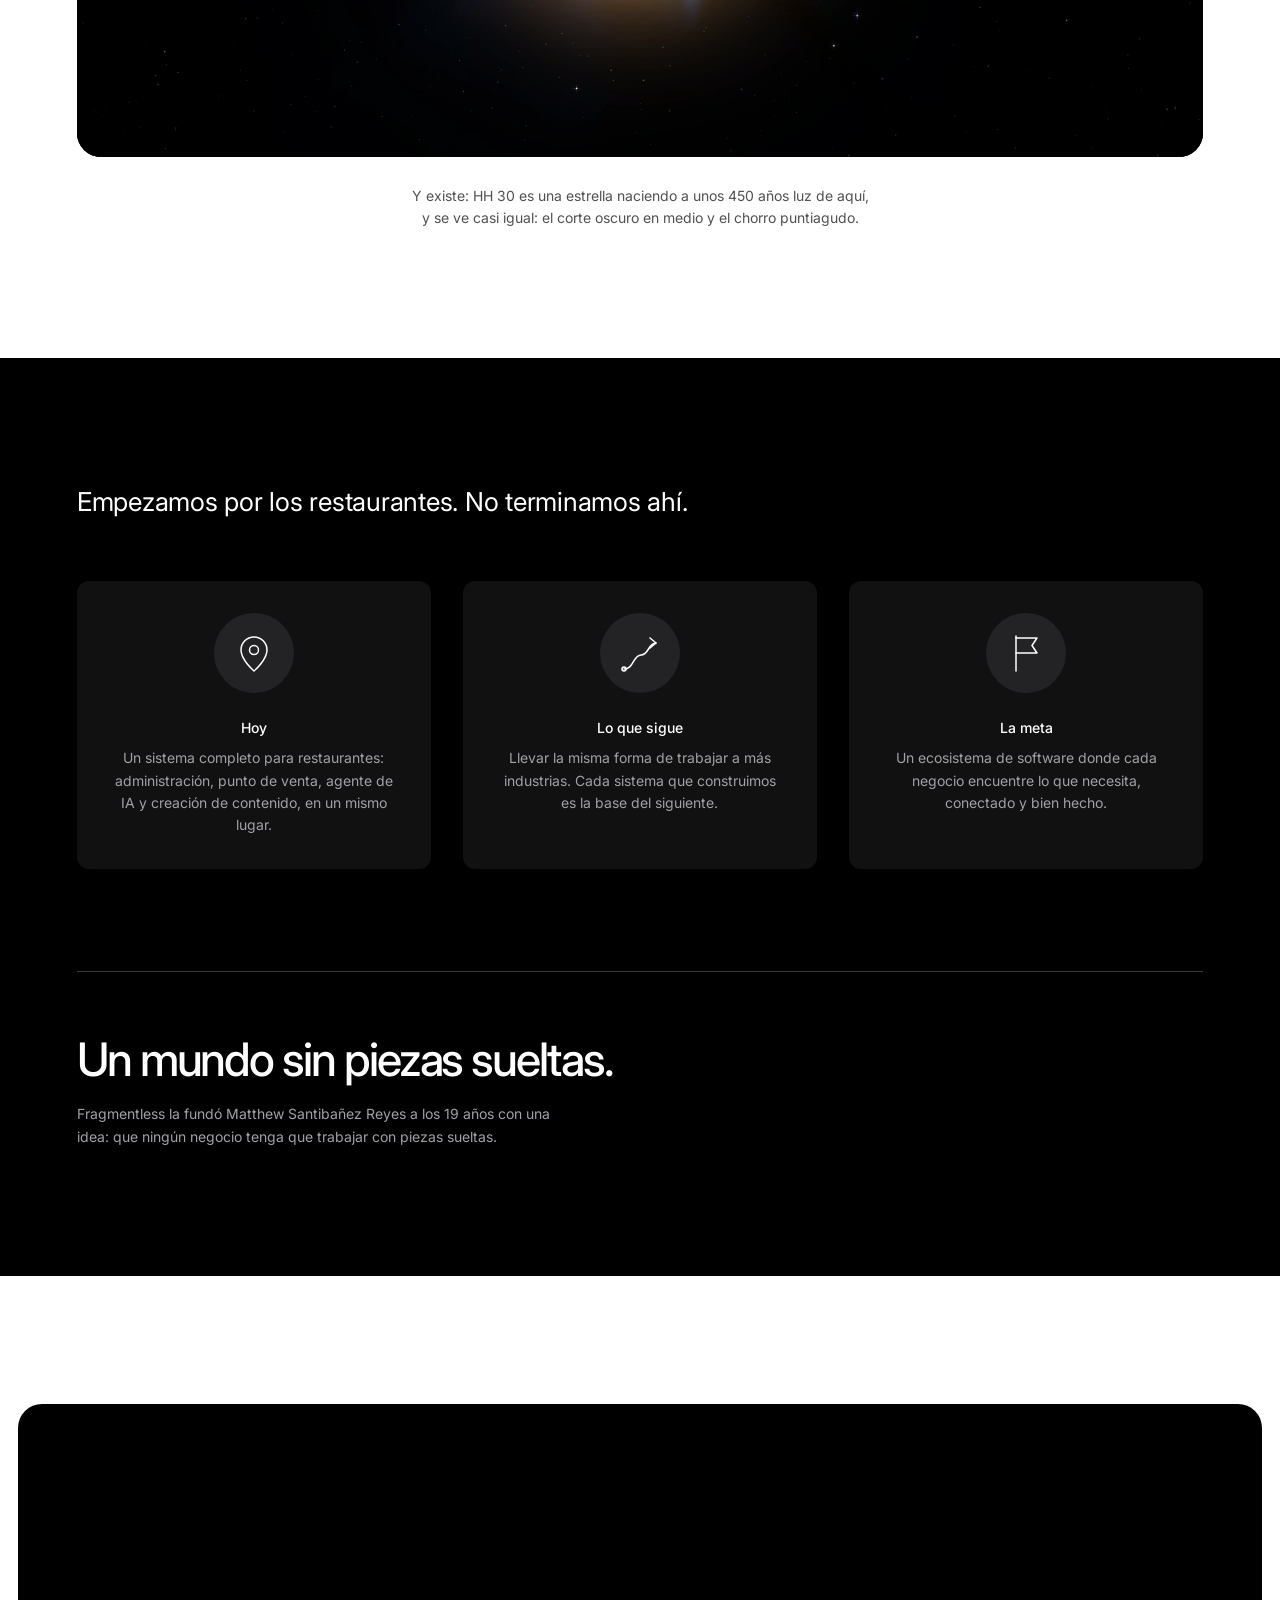
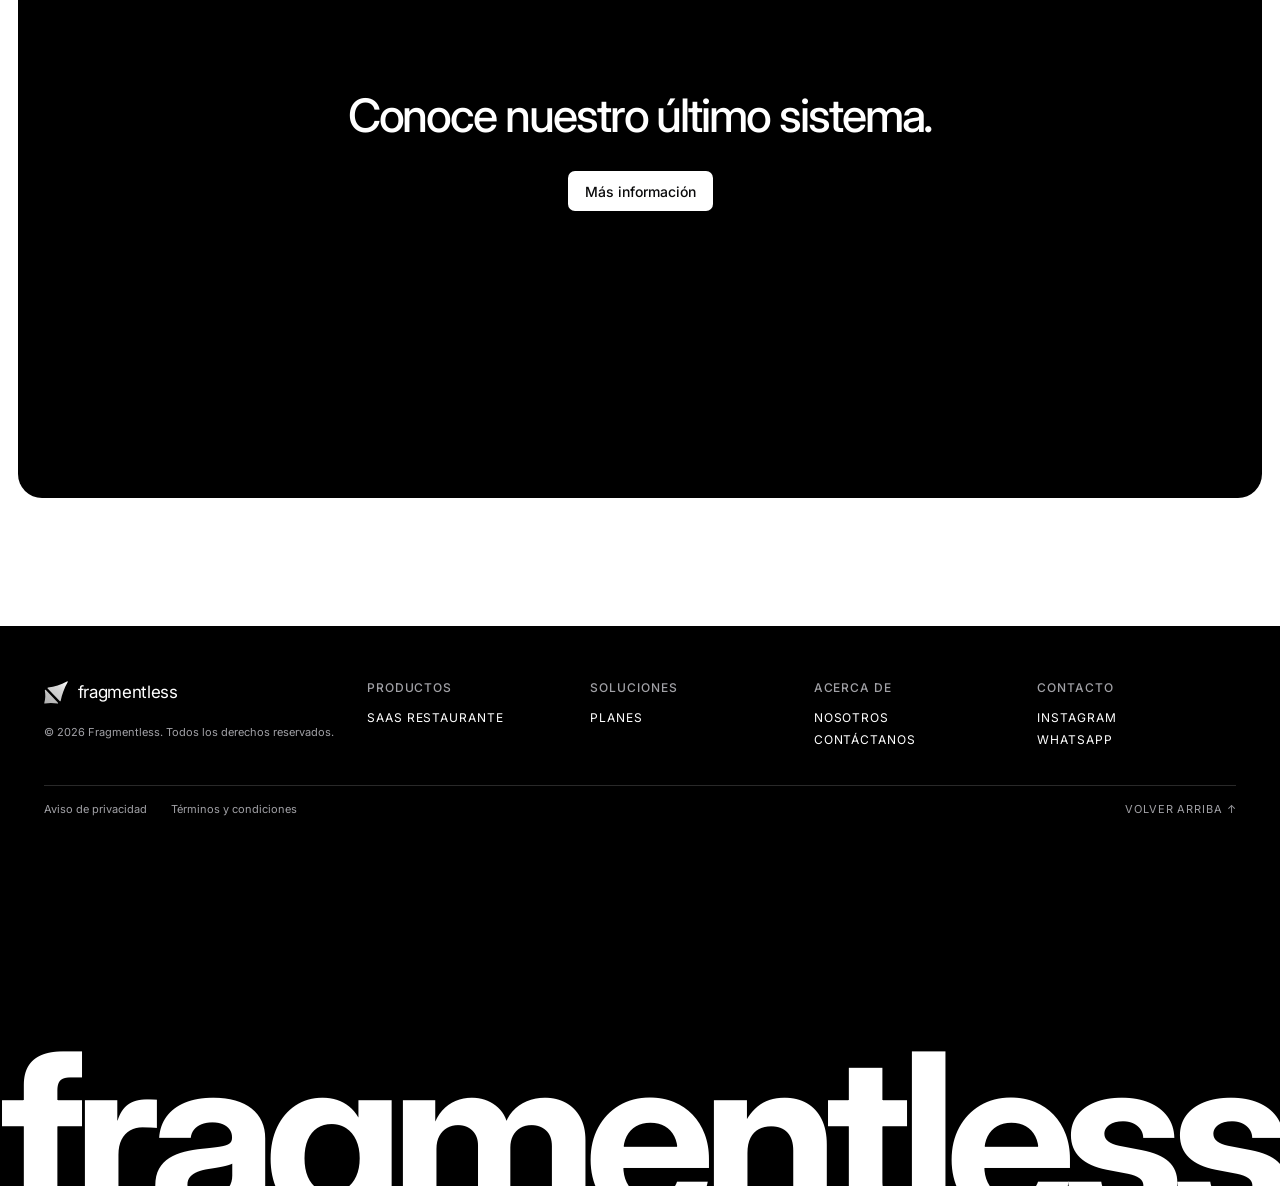
==== commit 459da71c: "Nosotros: terminada - Sin la sección azul del producto ni la de los principios («Hecho bien, desde l" ====
--- a/nosotros.html
+++ b/nosotros.html
@@ -23,12 +23,12 @@
 <link href="https://fonts.googleapis.com/css2?family=Inter:wght@200;400;500;600;700&display=swap" rel="stylesheet">
 <link rel="stylesheet" href="style.css?v=brillo-igual-1">
 <link rel="stylesheet" href="assets/components.css">
-<link rel="stylesheet" href="nosotros.css?v=estrella-cel-ancha-1">
-<script src="assets/wave-background.js?v=tierra-3" defer></script>
+<link rel="stylesheet" href="nosotros.css?v=degradado-2">
+<script src="assets/wave-background.js?v=degradado-1" defer></script>
 <script src="barra.js" defer></script>
 <!-- La estrella del logo, en 3D (en PC; en celular va en imagen) -->
 <script src="estrella.js?v=55" defer></script>
-<script src="nosotros.js?v=estrella-crece-1" defer></script>
+<script src="nosotros.js?v=sin-principios-1" defer></script>
 </head>
 <body class="pagina-nosotros">
 
@@ -101,10 +101,16 @@
        cielo (cielo.js) en un cuadro grande. HH 30 va al final, debajo de la estrella, «de postre»: el logo no «es»
        HH 30. -->
   <section class="ns-logo-seccion" aria-labelledby="ns-logo-titulo">
-    <!-- Sus textos, como los de la parte oscura del index (.ns-texto-escena en nosotros.css) -->
-    <div class="ns-texto-escena">
-      <h2 id="ns-logo-titulo">La historia detrás de nuestro logo.</h2>
+    <!-- Sus textos, como los de la parte oscura del index (.ns-texto-escena en nosotros.css). En celular van otros:
+         ahí la portada no lleva su párrafo, y lo del nombre y lo del logo van juntos y más cortos, para que no se vea
+         tanto texto seguido (nosotros.css esconde el que no toca). -->
+    <div class="ns-texto-escena ns-solo-pc">
+      <h2 id="ns-logo-titulo" class="ns-sin-brillo">La historia detrás de nuestro logo.</h2>
       <p>Cuando una estrella muere, se deshace en pedazos. Cuando nace, pasa lo contrario: el polvo y el gas que andaban sueltos se juntan hasta volverse una sola cosa. Por eso nuestro logo es una estrella naciendo, y por eso nos llamamos Fragmentless: sin fragmentos.</p>
+    </div>
+    <div class="ns-texto-escena ns-solo-celular">
+      <h2>Nuestro concepto.</h2>
+      <p>Cuando una estrella nace, el polvo y el gas sueltos se vuelven una sola cosa. Esa es la idea detrás del logo y del nombre: Fragmentless, «sin fragmentos». Algo completo, integrado y funcionando bien.</p>
     </div>
     <!-- En PC, la estrella en vivo (estrella.js) sobre su cielo en imagen, sacado de cielo.js. En celular, la estrella y
          su cielo en una sola imagen, sacada de los dos: en vivo iba trabadísima. -->
@@ -120,75 +126,68 @@
     </div>
   </section>
 
-  <!-- Hacia dónde vamos: quién la fundó y la visión, de los restaurantes a un ecosistema completo -->
+  <!-- Hacia dónde vamos: el título y tres tarjetas, de los restaurantes a un ecosistema completo. Las tarjetas son las
+       del «Feature Card» de 21st.dev (su acomodo, su entrada una tras otra y que suban al pasar el mouse), en HTML y
+       CSS como el resto de la página, con íconos de línea hechos aquí. Sus textos, del tamaño de los de la sección del
+       logo y con su misma entrada (.ns-texto-escena), también los de las tarjetas. -->
   <section class="ns-vision" aria-labelledby="ns-vision-titulo">
-    <div class="ns-columnas">
-      <div class="aparece">
-        <h2 id="ns-vision-titulo" class="ns-titulo">Empezamos por los restaurantes. No terminamos ahí.</h2>
-        <p class="ns-columna-texto">Fragmentless la fundó <strong>Matthew Santibañez Reyes</strong> a los 19 años con una idea: que ningún negocio tenga que trabajar con piezas sueltas.</p>
-      </div>
-      <ol class="ns-linea">
-        <li class="aparece">
+    <div class="ns-texto-escena">
+      <h2 id="ns-vision-titulo">Empezamos por los restaurantes. No terminamos ahí.</h2>
+    </div>
+    <ol class="ns-tarjetas">
+      <li>
+        <div class="ns-tarjeta">
+          <span class="ns-tarjeta-icono" aria-hidden="true">
+            <!-- Un punto en el mapa: donde estamos -->
+            <svg viewBox="0 0 48 48"><path d="M24 42s-13-11-13-21a13 13 0 0 1 26 0c0 10-13 21-13 21Z"/><circle cx="24" cy="21" r="4.5"/></svg>
+          </span>
           <h3>Hoy</h3>
           <p>Un sistema completo para restaurantes: administración, punto de venta, agente de IA y creación de contenido, en un mismo lugar.</p>
-        </li>
-        <li class="aparece">
+        </div>
+      </li>
+      <li>
+        <div class="ns-tarjeta">
+          <span class="ns-tarjeta-icono" aria-hidden="true">
+            <!-- Un camino que sigue -->
+            <svg viewBox="0 0 48 48"><path d="M8 40c10 0 9-14 17-14s7-12 15-12"/><path d="M34 9l6 5-6 5"/><circle cx="8" cy="40" r="2"/></svg>
+          </span>
           <h3>Lo que sigue</h3>
           <p>Llevar la misma forma de trabajar a más industrias. Cada sistema que construimos es la base del siguiente.</p>
-        </li>
-        <li class="aparece">
+        </div>
+      </li>
+      <li>
+        <div class="ns-tarjeta">
+          <span class="ns-tarjeta-icono" aria-hidden="true">
+            <!-- La bandera de la meta -->
+            <svg viewBox="0 0 48 48"><path d="M14 42V7"/><path d="M14 9h21l-5 7.5 5 7.5H14"/></svg>
+          </span>
           <h3>La meta</h3>
           <p>Un ecosistema de software donde cada negocio encuentre lo que necesita, conectado y bien hecho.</p>
-        </li>
-      </ol>
+        </div>
+      </li>
+    </ol>
+    <!-- Debajo de las tarjetas, acomodados como la frase que iba aquí antes: una línea, el eslogan (del tamaño de
+         «Somos Fragmentless.» de la portada) y abajo quién la fundó -->
+    <div class="ns-texto-escena ns-cierre">
+      <p class="ns-eslogan ns-sin-brillo">Un mundo sin piezas sueltas.</p>
+      <p>Fragmentless la fundó Matthew Santibañez Reyes a los 19 años con una idea: que ningún negocio tenga que trabajar con piezas sueltas.</p>
     </div>
-
-    <figure class="ns-leccion aparece">
-      <blockquote>
-        <p>No hacemos herramientas sueltas. Hacemos sistemas completos.</p>
-      </blockquote>
-      <figcaption>Así construimos en Fragmentless</figcaption>
-    </figure>
   </section>
 
-  <!-- Cómo trabajamos: lo que cada cliente puede esperar de nosotros -->
-  <section class="ns-principios" aria-labelledby="ns-principios-titulo">
-    <h2 id="ns-principios-titulo" class="ns-titulo aparece">Hecho bien, desde los cimientos.</h2>
-    <ol class="ns-rejilla">
-      <li class="aparece">
-        <h3>Bases sólidas</h3>
-        <p>Cada sistema se diseña completo antes de construirse, para que crezca sin romperse.</p>
-      </li>
-      <li class="aparece">
-        <h3>Solo lo que funciona</h3>
-        <p>Lo que ofrecemos está terminado y probado. Nada de promesas a medias.</p>
-      </li>
-      <li class="aparece">
-        <h3>Mejoras sin sorpresas</h3>
-        <p>Cada actualización se prueba antes de llegar a tu negocio.</p>
-      </li>
-      <li class="aparece">
-        <h3>Tus datos, solo tuyos</h3>
-        <p>Cada negocio está separado y protegido desde la base. Nadie más ve tu información.</p>
-      </li>
-      <li class="aparece">
-        <h3>Números en los que confías</h3>
-        <p>Las cifras salen de un solo lugar en todo el sistema, y la IA nunca inventa una.</p>
-      </li>
-      <li class="aparece">
-        <h3>Listo para crecer</h3>
-        <p>Una sola plataforma en la nube que funciona en cualquier dispositivo, sin instalar nada.</p>
-      </li>
-    </ol>
-  </section>
-
-  <!-- El primer producto: el sistema para restaurantes, como primer paso y no como destino -->
-  <section class="ns-producto" aria-labelledby="ns-producto-titulo">
-    <h2 id="ns-producto-titulo" class="ns-titulo aparece">Un sistema para restaurantes.</h2>
-    <p class="ns-texto aparece">De tu menú a tus ventas, de tus mesas a tus redes. Administra tu restaurante, consulta a tu agente de IA y crea contenido para tu negocio desde un mismo panel, en la web y sin instalar nada.</p>
-    <p class="ns-texto aparece">Es el primer paso de Fragmentless, no el destino final.</p>
-    <div class="ns-botones aparece">
-      <a class="boton ns-boton-blanco" href="saas-restaurante.html">Conoce el sistema</a>
+  <!-- Al final, sobre blanco, un recuadro negro del tamaño del de la portada, que crece al asomar como el cuadro de
+       la estrella (.ns-crece). Adentro, el «Animated Gradient» de 21st.dev con el azul de la marca (#degradado,
+       components/ui/animated-gradient.tsx en el bundle) y, encima, centrados como en su ejemplo, un título y el botón
+       blanco de la sección 2 del index, que lleva al sistema. -->
+  <section class="ns-final" aria-labelledby="ns-final-titulo">
+    <div class="ns-recuadro ns-crece">
+      <div class="ns-degradado" id="degradado" aria-hidden="true"></div>
+      <div class="ns-recuadro-texto">
+        <h2 id="ns-final-titulo">Conoce nuestro último sistema.</h2>
+        <!-- La entrada va en esta caja y no en el botón, para no pelearse con su opacidad al pasar el mouse -->
+        <div class="ns-recuadro-boton">
+          <a class="boton boton-primario" href="saas-restaurante.html">Más información</a>
+        </div>
+      </div>
     </div>
   </section>
 </main>
--- a/nosotros.css
+++ b/nosotros.css
@@ -1,6 +1,7 @@
 /* nosotros.css — la página Nosotros de Fragmentless (nosotros.html). La barra, los botones y el footer vienen
-   de style.css; aquí van solo sus secciones: la portada (un recuadro negro con la Tierra), blancas (el logo y cómo
-   trabajamos), una negra (hacia dónde vamos) y la última en el azul de la marca. */
+   de style.css; aquí van solo sus secciones: la portada (un recuadro negro con la Tierra), la del logo (blanca), la
+   de hacia dónde vamos (negra) y, al final, un recuadro negro sobre blanco. La azul del producto y la de los
+   principios («Hecho bien, desde los cimientos.») se quitaron el 3 de noviembre. */
 
 .pagina-nosotros {
   --ancho-texto: 1180px;
@@ -12,35 +13,6 @@
 :where(.pagina-nosotros main > section) {
   padding-block: clamp(72px, 10vw, 140px);
   padding-inline: max(var(--relleno), (100% - var(--ancho-texto)) / 2);
-}
-
-/* El título de cada sección (su <h2>). Sin etiqueta chica encima: el index no las usa. */
-.ns-titulo {
-  margin: 0;
-  font-size: clamp(2rem, 3.6vw, 3.5rem);
-  font-weight: 500;
-  line-height: 1.05;
-  letter-spacing: -0.04em;
-  text-wrap: balance;
-}
-
-.ns-texto,
-.ns-columna-texto p,
-p.ns-columna-texto {
-  color: #515154;
-  font-size: clamp(1rem, 1.1vw, 1.1875rem);
-  line-height: 1.65;
-}
-.ns-texto { max-width: 40em; margin: 24px 0 0; }
-.ns-columna-texto p { margin: 0 0 18px; }
-.ns-columna-texto strong { color: var(--tinta); font-weight: 600; }
-
-/* Dos columnas en escritorio: el título a la izquierda y el texto a la derecha */
-.ns-columnas {
-  display: grid;
-  grid-template-columns: minmax(0, 5fr) minmax(0, 6fr);
-  gap: clamp(32px, 6vw, 96px);
-  align-items: start;
 }
 
 /* Portada, como la de Scale: un recuadro redondeado casi de orilla a orilla, justo debajo de la barra, con la Tierra
@@ -121,6 +93,8 @@
 .ns-texto-escena h2 + p { max-width: 68em; text-wrap: pretty; }
 .ns-postre { margin-top: 28px; }
 .ns-postre p { margin-top: 0; }
+/* Los textos de arriba de la estrella para celular («Nuestro concepto»): en PC no van (ver el @media de celular) */
+.ns-solo-celular { display: none; }
 .ns-estrella-cuadro {
   position: relative;
   aspect-ratio: 16 / 9;
@@ -142,116 +116,170 @@
 /* La estrella es luz sobre negro: «screen» deja ver el cielo donde es negra y suma su luz encima */
 .ns-estrella-cuadro .estrella-3d { mix-blend-mode: screen; }
 
-/* Hacia dónde vamos, en negro: una línea con un punto azul por paso */
+/* Hacia dónde vamos, en negro: el título y tres tarjetas, como las del «Feature Card» de 21st.dev: oscuras y planas
+   (sin la orilla ni la sombra del ejemplo, a pedido suyo), todo centrado, el ícono en un círculo arriba y, al pasar
+   el mouse, suben 8 px. Las letras, no las del
+   ejemplo sino las de la sección del logo: el título como su título y los textos de las tarjetas (también el
+   suyo) como sus párrafos, con su misma entrada (ver abajo). Tres columnas, dos en tablet y una en celular, como el
+   ejemplo. Antes era el título con la línea del fundador a la izquierda, los tres pasos en una línea con
+   puntos azules a la derecha y una frase grande abajo («No hacemos herramientas sueltas…»). */
 .ns-vision {
   --tinta: #FFFFFF;
   background: var(--noche);
   color: #FFFFFF;
 }
-.ns-vision .ns-columna-texto,
-.ns-vision .ns-linea p { color: #A1A1A6; }
-.ns-vision .ns-columna-texto strong { color: #FFFFFF; font-weight: 500; }
-p.ns-columna-texto { margin: 24px 0 0; max-width: 28em; }
-
-.ns-linea {
-  margin: 0;
-  padding: 0;
-  list-style: none;
-  border-left: 1px solid #3A3A3D;
-}
-.ns-linea li {
-  position: relative;
-  padding: 0 0 40px 32px;
-}
-.ns-linea li:last-child { padding-bottom: 0; }
-.ns-linea li::before {
-  content: '';
-  position: absolute;
-  left: -5px;
-  top: 0.45em;
-  width: 9px;
-  height: 9px;
-  border-radius: 50%;
-  background: var(--azul-noche);
-  box-shadow: 0 0 0 4px var(--noche);
-}
-.ns-linea h3 { margin: 0 0 8px; font-size: 1.1875rem; font-weight: 500; letter-spacing: -0.01em; }
-.ns-linea p { margin: 0; font-size: 1rem; line-height: 1.6; max-width: 34em; }
-
-/* Una cita grande debajo de la línea: cómo construimos */
-.ns-leccion {
-  margin: clamp(64px, 8vw, 112px) 0 0;
-  padding-top: clamp(40px, 5vw, 64px);
-  border-top: 1px solid #3A3A3D;
-}
-.ns-leccion blockquote { margin: 0; }
-.ns-leccion blockquote p {
-  margin: 0;
-  max-width: 24em;
-  font-size: clamp(1.75rem, 3.4vw, 3rem);
-  font-weight: 400;
-  line-height: 1.15;
-  letter-spacing: -0.035em;
-  text-wrap: balance;
-}
-.ns-leccion figcaption { margin-top: 20px; color: #A1A1A6; font-size: 14px; }
-
-/* Los principios, en una rejilla de tres columnas con su número */
-.ns-rejilla {
-  counter-reset: principio;
+.ns-tarjetas {
+  display: grid;
+  grid-template-columns: repeat(3, minmax(0, 1fr));
+  gap: 32px;
   margin: clamp(40px, 5vw, 64px) 0 0;
   padding: 0;
   list-style: none;
+}
+.ns-tarjeta {
+  box-sizing: border-box;
+  display: flex;
+  flex-direction: column;
+  align-items: center;
+  height: 100%;
+  padding: 32px;
+  border-radius: 12px;
+  background: #111112;
+  text-align: center;
+  transition: transform 0.3s ease-in-out;
+}
+@media (hover: hover) and (prefers-reduced-motion: no-preference) {
+  .ns-tarjeta:hover { transform: translateY(-8px); }
+}
+.ns-tarjeta-icono {
   display: grid;
-  grid-template-columns: repeat(3, minmax(0, 1fr));
-  gap: 1px;
-  background: color-mix(in srgb, var(--tinta) 10%, transparent);
-  border: 1px solid color-mix(in srgb, var(--tinta) 10%, transparent);
-  border-radius: 16px;
+  place-items: center;
+  margin-bottom: 24px;
+  padding: 16px;
+  border-radius: 50%;
+  background: #232326;
+}
+.ns-tarjeta-icono svg {
+  width: 48px;
+  height: 48px;
+  fill: none;
+  stroke: currentColor;
+  stroke-width: 1.5;
+  stroke-linecap: round;
+  stroke-linejoin: round;
+}
+.ns-tarjeta :is(h3, p) { margin: 0; font-size: clamp(0.875rem, 0.74vw, 1rem); line-height: 1.6; }
+.ns-tarjeta h3 { margin-bottom: 8px; font-weight: 500; }
+.ns-tarjeta p { color: #A1A1A6; }
+
+/* Debajo de las tarjetas, acomodados como la frase grande que iba aquí antes («No hacemos herramientas sueltas…»,
+   commit a81fa39): una línea arriba, el eslogan, del tamaño de «Somos Fragmentless.» de la portada (sin el brillo
+   azul: él se lo quitó, igual que a «La historia detrás de nuestro logo.»), y debajo quién la fundó, como los párrafos de la sección del logo en el gris de las tarjetas.
+   La línea (::before) se dibuja de izquierda a derecha cuando asoma, en 1 s y con la curva de los textos, que suben
+   al mismo tiempo. */
+.ns-cierre {
+  position: relative;
+  margin-top: clamp(64px, 8vw, 112px);
+  padding-top: clamp(40px, 5vw, 64px);
+}
+.ns-cierre::before {
+  content: '';
+  position: absolute;
+  top: 0;
+  left: 0;
+  right: 0;
+  height: 1px;
+  background: #3A3A3D;
+  transform-origin: left;
+}
+.ns-animada .ns-cierre::before { transform: scaleX(0); }
+.ns-animada .ns-cierre[data-visto]::before { transform: none; transition: transform 1s cubic-bezier(0.2, 0.7, 0.2, 1); }
+.ns-cierre p { margin: 20px 0 0; color: #A1A1A6; text-wrap: pretty; }
+.ns-texto-escena .ns-eslogan {
+  max-width: none;
+  margin: 0;
+  color: #FFFFFF;
+  font-size: clamp(2.25rem, 3.6vw, 4rem);
+  font-weight: 500;
+  line-height: 1.05;
+  letter-spacing: -0.045em;
+  text-wrap: balance;
+}
+
+/* Al final, un recuadro negro del tamaño del de la portada (.ns-hero): casi de orilla a orilla, del alto de la
+   pantalla menos la barra y 118 px, con sus mismas esquinas; en celular, en 3:4 y con el margen de la página, como el
+   de la portada ahí (ver su @media). Va sobre blanco, después de la sección negra, con el mismo aire arriba y abajo
+   que las demás secciones. Adentro, el «Animated Gradient» de 21st.dev (#degradado, montado por el bundle), que lo
+   llena; el recuadro le recorta las esquinas. Sin WebGL, se queda negro. */
+.ns-final { padding: clamp(72px, 10vw, 140px) 18px; }
+.ns-recuadro {
+  position: relative;
   overflow: hidden;
-}
-.ns-rejilla li {
-  counter-increment: principio;
-  padding: clamp(24px, 3vw, 40px);
-  background: var(--fondo);
-}
-.ns-rejilla li::before {
-  content: counter(principio, decimal-leading-zero);
-  display: block;
-  margin-bottom: 28px;
-  color: var(--azul);
-  font-size: 14px;
-  font-weight: 600;
-  font-variant-numeric: tabular-nums;
-}
-.ns-rejilla h3 { margin: 0 0 10px; font-size: 1.1875rem; font-weight: 500; letter-spacing: -0.01em; }
-.ns-rejilla p { margin: 0; color: #515154; font-size: 0.9375rem; line-height: 1.6; }
-
-/* El producto, en el azul de la marca, con un botón blanco que lleva al sistema (saas-restaurante.html) */
-.ns-producto {
-  background: var(--azul);
-  color: #FFFFFF;
-}
-.ns-producto .ns-texto { color: rgb(255 255 255 / 0.85); }
-.ns-botones { margin-top: 36px; }
-.ns-boton-blanco { background: #FFFFFF; color: var(--azul); font-weight: 500; }
-.ns-boton-blanco:hover { opacity: 0.9; }
-.ns-boton-blanco:focus-visible { outline-color: #FFFFFF; }
-
-/* Al bajar, cada bloque sube un poco y aparece (nosotros.js le pone data-visto). Solo si corrió el script:
-   sin él, todo se ve desde el principio. */
-.ns-animada .aparece {
-  opacity: 0;
-  transform: translateY(24px);
-  transition: opacity 0.7s ease, transform 0.7s cubic-bezier(0.2, 0.7, 0.2, 1);
-}
-.ns-animada .aparece[data-visto] { opacity: 1; transform: none; }
-/* Los pasos de la visión y los principios entran uno tras otro */
-.ns-animada :is(.ns-linea, .ns-rejilla) > .aparece:nth-child(2) { transition-delay: 80ms; }
-.ns-animada :is(.ns-linea, .ns-rejilla) > .aparece:nth-child(3) { transition-delay: 160ms; }
-.ns-animada :is(.ns-linea, .ns-rejilla) > .aparece:nth-child(4) { transition-delay: 240ms; }
-.ns-animada :is(.ns-linea, .ns-rejilla) > .aparece:nth-child(5) { transition-delay: 320ms; }
-.ns-animada :is(.ns-linea, .ns-rejilla) > .aparece:nth-child(6) { transition-delay: 400ms; }
+  height: calc(100vh - var(--alto-barra) - 118px);
+  height: calc(100svh - var(--alto-barra) - 118px);
+  min-height: 480px;
+  border-radius: 24px;
+  background: var(--noche);
+}
+.ns-degradado { position: absolute; inset: 0; }
+/* Encima del degradado, centrados como en su ejemplo: el título, blanco y del tamaño de «Somos Fragmentless.» de la
+   portada, y el botón blanco de la sección 2 del index (como «Comprar»), que lleva al sistema. Entran como el texto
+   de la portada cuando asoma el recuadro: suben, y el botón un poco después. Sin brillo azul (no se pidió). */
+.ns-recuadro-texto {
+  position: relative;
+  z-index: 1;
+  box-sizing: border-box;
+  display: flex;
+  flex-direction: column;
+  align-items: center;
+  justify-content: center;
+  height: 100%;
+  padding: 24px;
+  color: #FFFFFF;
+  text-align: center;
+}
+.ns-recuadro-texto h2 {
+  margin: 0;
+  font-size: clamp(2.25rem, 3.6vw, 4rem);
+  font-weight: 500;
+  line-height: 1.05;
+  letter-spacing: -0.045em;
+  text-wrap: balance;
+}
+.ns-recuadro-boton { margin-top: 32px; }
+.ns-recuadro-texto .boton-primario { background: #FFFFFF; color: var(--hueco); }
+.ns-recuadro-texto .boton-primario:focus-visible { outline-color: #FFFFFF; }
+.ns-animada .ns-recuadro-texto > * { opacity: 0; transform: translateY(16px); }
+.ns-animada .ns-recuadro[data-visto] .ns-recuadro-texto > * {
+  opacity: 1;
+  transform: none;
+  transition: opacity 0.7s cubic-bezier(0.2, 0.7, 0.2, 1), transform 0.7s cubic-bezier(0.2, 0.7, 0.2, 1);
+}
+.ns-animada .ns-recuadro[data-visto] .ns-recuadro-boton { transition-delay: 0.6s; }
+
+/* Las tarjetas de «Hacia dónde vamos» entran como en el ejemplo, cuando asoma su lista (data-visto): suben 20 px y
+   aparecen en 0.5 s, una 0.2 s después de la otra (--retraso). Lo de adentro, contado desde que entra su tarjeta:
+   las palabras de su texto se encienden una tras otra, como en la sección del logo (--i: su lugar, nosotros.js), y a
+   su título le pasa el efecto del brillo, letra por letra y con sus tiempos, pero sin el azul (él no lo quiso ahí):
+   empieza en el gris de su texto y cada letra se vuelve blanca y así se queda, encima del texto. */
+.ns-tarjetas > li:nth-child(2) { --retraso: 0.2s; }
+.ns-tarjetas > li:nth-child(3) { --retraso: 0.4s; }
+.ns-animada .ns-tarjetas > li { opacity: 0; transform: translateY(20px); }
+.ns-animada .ns-tarjetas[data-visto] > li {
+  opacity: 1;
+  transform: none;
+  transition: opacity 0.5s ease-out var(--retraso, 0s), transform 0.5s ease-out var(--retraso, 0s);
+}
+.ns-animada .ns-tarjeta p span { opacity: 0.3; }
+.ns-animada .ns-tarjetas[data-visto] .ns-tarjeta p span {
+  opacity: 1;
+  transition: opacity 0.4s ease calc(var(--retraso, 0s) + 0.35s + var(--i) * 70ms);
+}
+.ns-animada .ns-tarjeta h3 .brilla { color: #A1A1A6; }
+.ns-animada .ns-tarjetas[data-visto] .ns-tarjeta h3 .brilla {
+  color: #FFFFFF;
+  transition: color 0.4s ease-in-out calc(var(--retraso, 0s) + 0.5s + var(--i) * 18ms);
+}
 
 /* Los textos de la sección del logo entran como los de la parte oscura del index: cuando asoman (data-visto) suben el
    título y su párrafo, al título le pasa el brillo azul letra por letra en cuanto queda quieto y las palabras del
@@ -262,29 +290,26 @@
   transform: none;
   transition: opacity 0.7s cubic-bezier(0.2, 0.7, 0.2, 1), transform 0.7s cubic-bezier(0.2, 0.7, 0.2, 1);
 }
-.ns-animada .ns-texto-escena p span { opacity: 0.3; }
-.ns-animada .ns-texto-escena[data-visto] p span { opacity: 1; transition: opacity 0.4s ease calc(0.35s + var(--i) * 70ms); }
+.ns-animada .ns-texto-escena p:not(.ns-eslogan) span { opacity: 0.3; }
+.ns-animada .ns-texto-escena[data-visto] p:not(.ns-eslogan) span { opacity: 1; transition: opacity 0.4s ease calc(0.35s + var(--i) * 70ms); }
 .ns-animada .ns-texto-escena[data-visto] h2 .brilla { animation: brillo-submenu 0.4s ease-in-out calc(0.5s + var(--i) * 18ms); }
 
-/* El cuadro de la estrella no aparece: siempre está, pero empieza más chico y, cuando asoma (data-visto), crece hasta
-   su tamaño con el reloj y no con el scroll, como entran los textos y con su misma curva. */
+/* El cuadro de la estrella y el recuadro negro del final no aparecen: siempre están, pero empiezan más chicos y,
+   cuando asoman (data-visto), crecen hasta su tamaño con el reloj y no con el scroll, como entran los textos y con su
+   misma curva. */
 .ns-animada .ns-crece { transform: scale(0.8); }
 .ns-animada .ns-crece[data-visto] { transform: none; transition: transform 1.5s cubic-bezier(0.2, 0.7, 0.2, 1); }
 
-@media (prefers-reduced-motion: reduce) {
-  .ns-animada .aparece { opacity: 1; transform: none; transition: none; }
-}
-
-@media (max-width: 900px) {
-  .ns-columnas { grid-template-columns: minmax(0, 1fr); }
-  .ns-rejilla { grid-template-columns: repeat(2, minmax(0, 1fr)); }
+@media (max-width: 1023px) {
+  .ns-tarjetas { grid-template-columns: repeat(2, minmax(0, 1fr)); }
 }
 @media (max-width: 760px) {
   /* La portada en celular, como la tarjeta «About» de Scale (comparada con la de antes en una página de prueba): el
      recuadro es la imagen, en 3:4 (tierra-celular.webp) y con el margen de la página, y adentro solo va el titular,
-     abajo a la izquierda. El párrafo queda debajo, sobre el blanco y centrado, como la portada del index en celular.
-     La caja de la portada deja de ser el recuadro (.ns-hero, en rejilla) y el texto se acomoda en ella
-     (display: contents), así el HTML es el mismo que en PC. */
+     abajo a la izquierda. Su párrafo no va: lo del nombre va junto con lo del logo en «Nuestro concepto», arriba de
+     la estrella (.ns-solo-celular), para que no se vea tanto texto seguido. La caja de la portada deja de ser el
+     recuadro (.ns-hero, en rejilla) y el titular se acomoda en ella (display: contents), así el HTML es el mismo que
+     en PC. */
   .ns-portada { padding-inline: var(--margen); }
   .ns-hero {
     display: grid;
@@ -307,12 +332,18 @@
     background: var(--noche);
   }
   .ns-hero-texto h1 { grid-area: 1 / 1; align-self: end; z-index: 1; padding: 24px; color: #FFFFFF; }
-  .ns-hero-texto p { margin: 24px auto 0; color: #515154; text-align: center; text-wrap: balance; }
+  .ns-tarjetas { grid-template-columns: minmax(0, 1fr); }
+  /* El recuadro negro del final, como el de la portada en celular */
+  .ns-final { padding-inline: var(--margen); }
+  .ns-recuadro { height: auto; min-height: 0; aspect-ratio: 3 / 4; border-radius: 20px; }
+  .ns-hero-texto p,
+  .ns-solo-pc { display: none; }
+  .ns-solo-celular { display: block; }
+  /* «Nuestro concepto», más separado de las dos imágenes (con 72 px arriba y 56 abajo se veía pegado) */
+  .ns-logo-seccion { padding-top: 104px; }
+  .ns-estrella-cuadro { margin-top: 88px; }
   /* En celular la estrella va en la imagen (la de .ns-cielo cambia a estrella-celular.webp, en 16:9 como el cuadro de
      PC y como la foto de la bahía de Scale en celular, con la estrella un poco acercada para que no salga chiquita;
      antes el cuadro era cuadrado): la de WebGL, escondida, ni arranca (estrella.js) */
   .ns-estrella-cuadro .estrella-3d { display: none; }
 }
-@media (max-width: 560px) {
-  .ns-rejilla { grid-template-columns: minmax(0, 1fr); }
-}
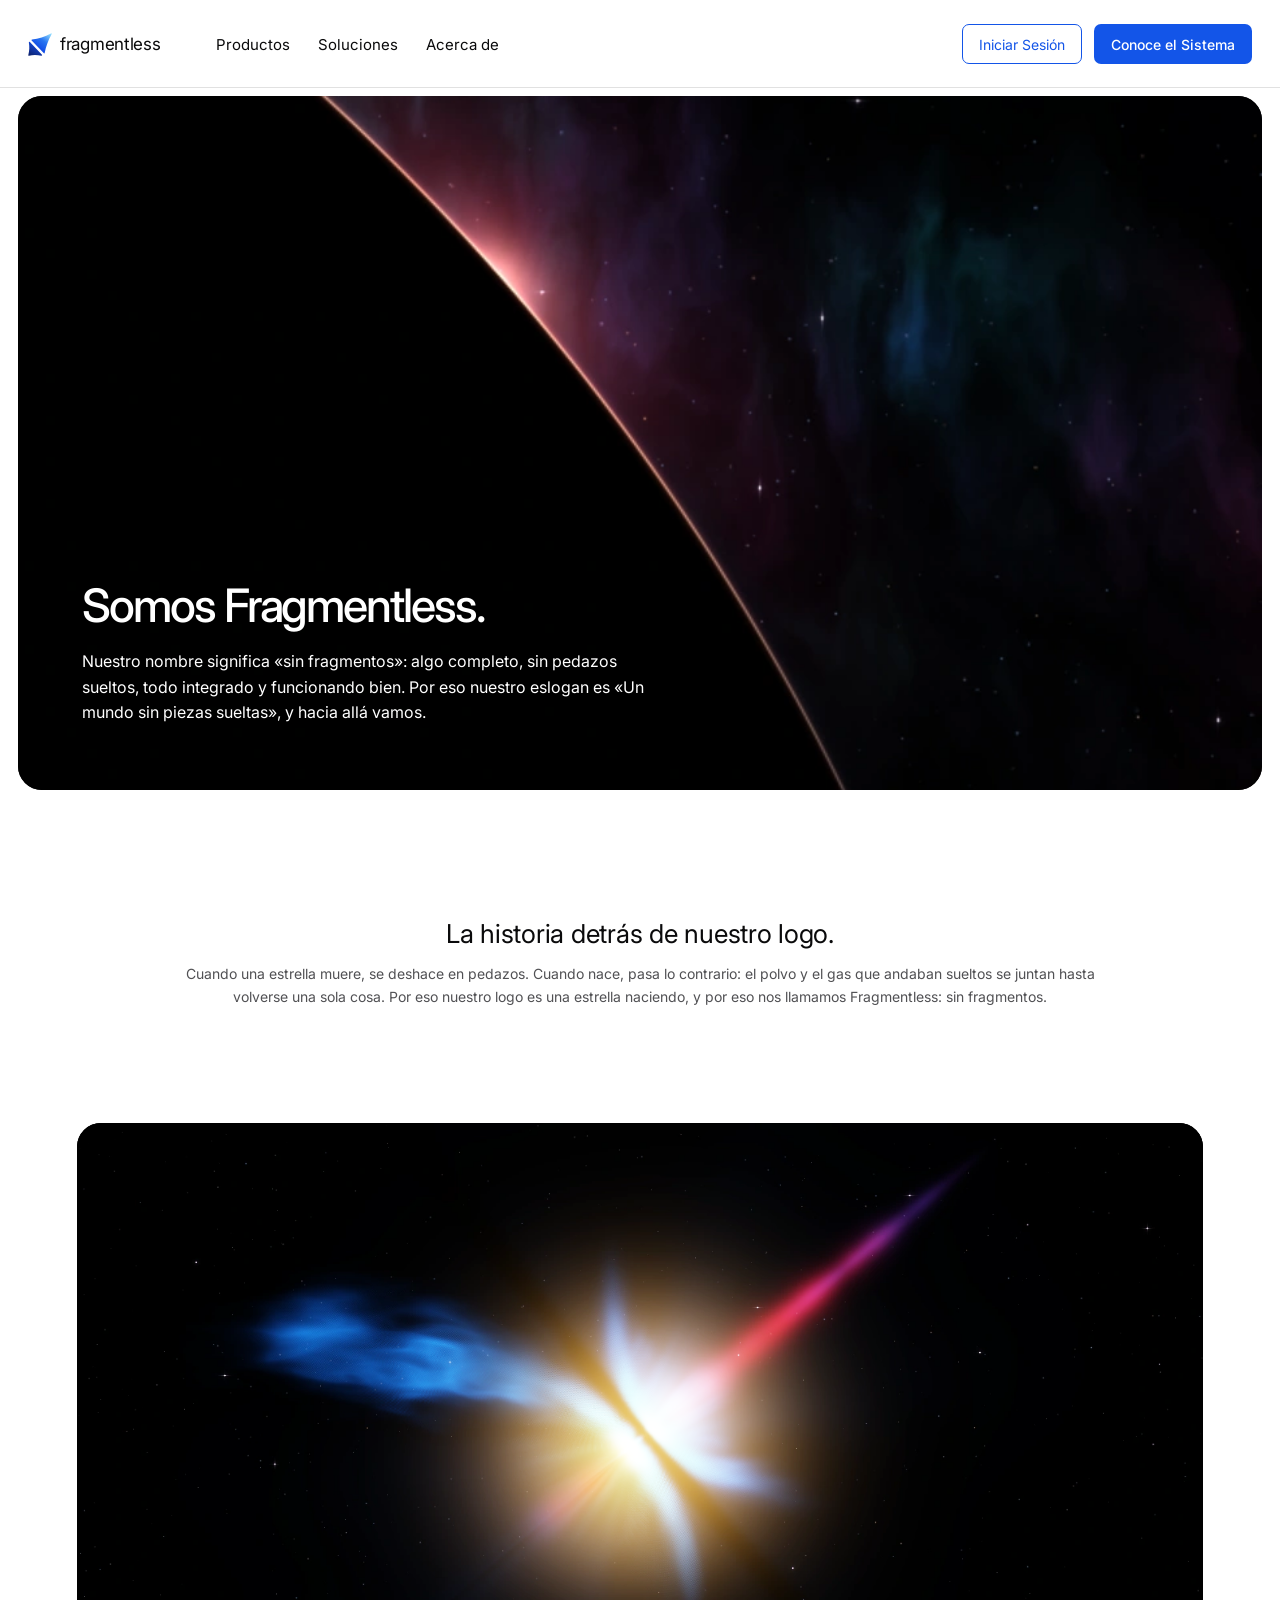
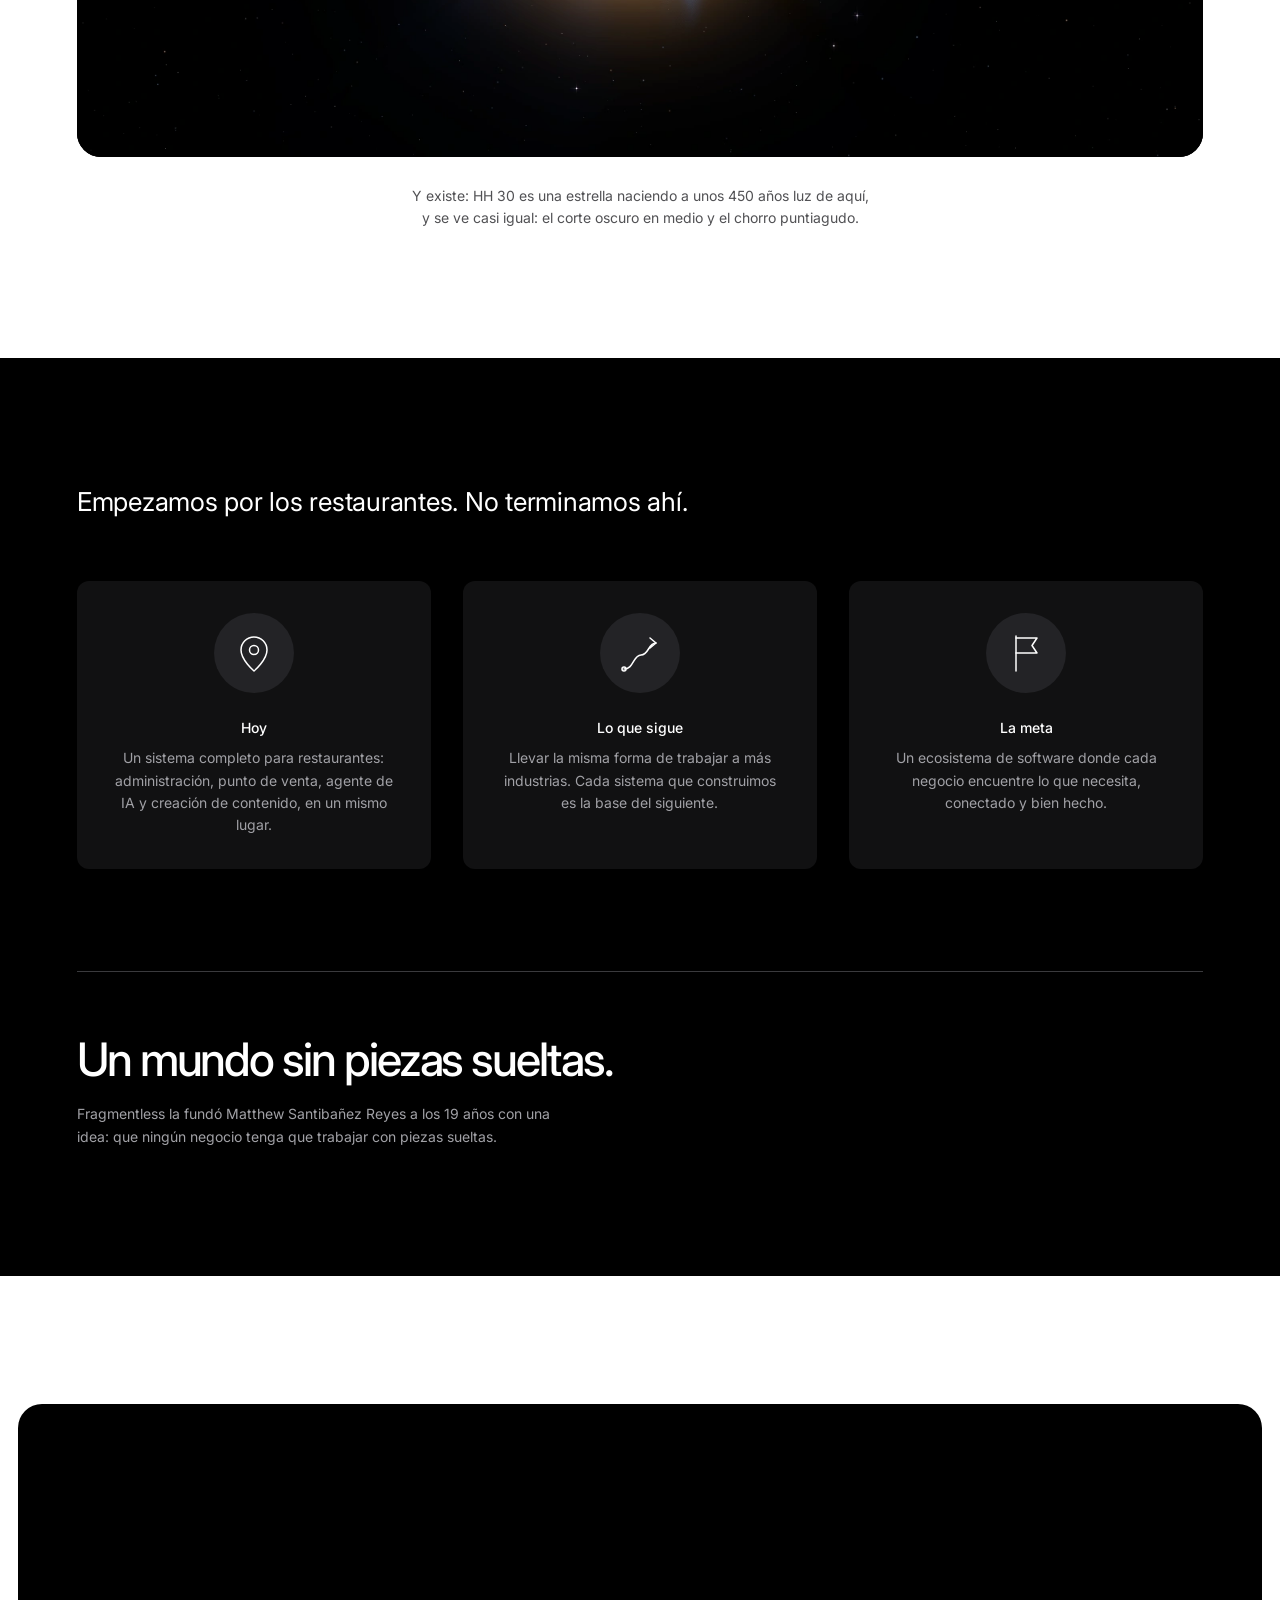
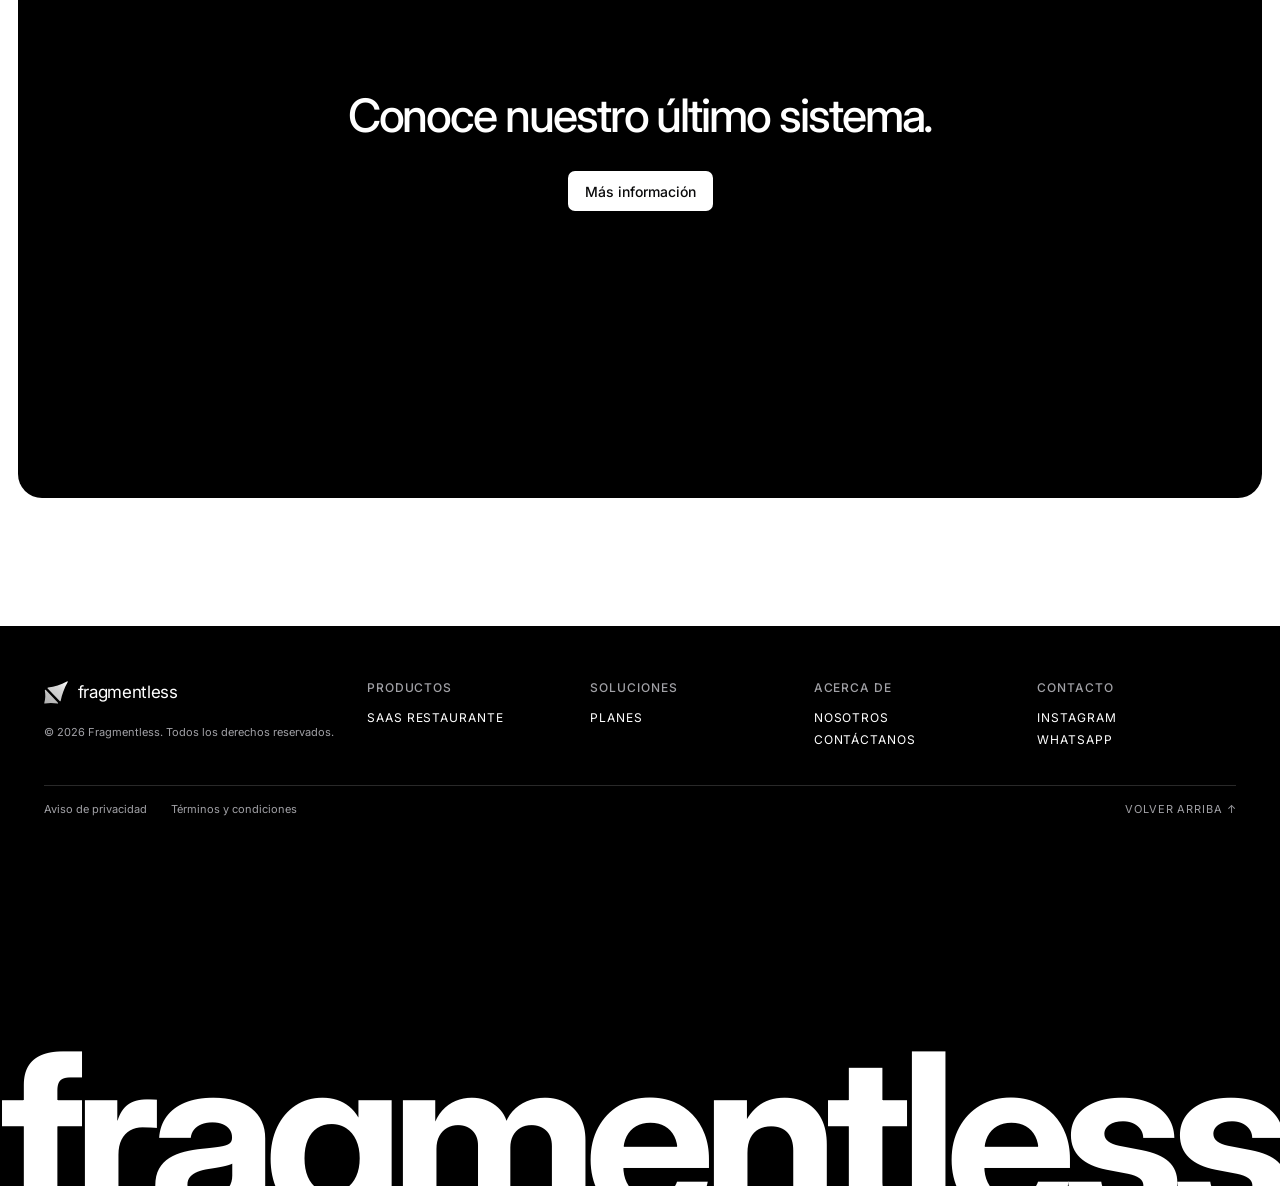
==== commit 01038f34: "Nosotros: «Nuestro concepto.» del celular, sin brillo azul Como «La historia detrás de nuestro logo." ====
--- a/nosotros.html
+++ b/nosotros.html
@@ -28,7 +28,7 @@
 <script src="barra.js" defer></script>
 <!-- La estrella del logo, en 3D (en PC; en celular va en imagen) -->
 <script src="estrella.js?v=55" defer></script>
-<script src="nosotros.js?v=sin-principios-1" defer></script>
+<script src="nosotros.js?v=sin-principios-2" defer></script>
 </head>
 <body class="pagina-nosotros">
 
@@ -109,7 +109,7 @@
       <p>Cuando una estrella muere, se deshace en pedazos. Cuando nace, pasa lo contrario: el polvo y el gas que andaban sueltos se juntan hasta volverse una sola cosa. Por eso nuestro logo es una estrella naciendo, y por eso nos llamamos Fragmentless: sin fragmentos.</p>
     </div>
     <div class="ns-texto-escena ns-solo-celular">
-      <h2>Nuestro concepto.</h2>
+      <h2 class="ns-sin-brillo">Nuestro concepto.</h2>
       <p>Cuando una estrella nace, el polvo y el gas sueltos se vuelven una sola cosa. Esa es la idea detrás del logo y del nombre: Fragmentless, «sin fragmentos». Algo completo, integrado y funcionando bien.</p>
     </div>
     <!-- En PC, la estrella en vivo (estrella.js) sobre su cielo en imagen, sacado de cielo.js. En celular, la estrella y
--- a/assets/components.css
+++ b/assets/components.css
@@ -1,2 +1,2 @@
 /*! tailwindcss v4.3.0 | MIT License | https://tailwindcss.com */
-@layer properties{@supports (((-webkit-hyphens:none)) and (not (margin-trim:inline))) or ((-moz-orient:inline) and (not (color:rgb(from red r g b)))){*,:before,:after,::backdrop{--tw-rotate-x:initial;--tw-rotate-y:initial;--tw-rotate-z:initial;--tw-skew-x:initial;--tw-skew-y:initial;--tw-shadow:0 0 #0000;--tw-shadow-color:initial;--tw-shadow-alpha:100%;--tw-inset-shadow:0 0 #0000;--tw-inset-shadow-color:initial;--tw-inset-shadow-alpha:100%;--tw-ring-color:initial;--tw-ring-shadow:0 0 #0000;--tw-inset-ring-color:initial;--tw-inset-ring-shadow:0 0 #0000;--tw-ring-inset:initial;--tw-ring-offset-width:0px;--tw-ring-offset-color:#fff;--tw-ring-offset-shadow:0 0 #0000;--tw-outline-style:solid;--tw-blur:initial;--tw-brightness:initial;--tw-contrast:initial;--tw-grayscale:initial;--tw-hue-rotate:initial;--tw-invert:initial;--tw-opacity:initial;--tw-saturate:initial;--tw-sepia:initial;--tw-drop-shadow:initial;--tw-drop-shadow-color:initial;--tw-drop-shadow-alpha:100%;--tw-drop-shadow-size:initial}}}@layer theme{:root,:host{--spacing:.25rem;--radius-lg:.5rem}}@layer base,components;@layer utilities{.pointer-events-none{pointer-events:none}.\!visible{visibility:visible!important}.visible{visibility:visible}.absolute{position:absolute}.fixed{position:fixed}.relative{position:relative}.static{position:static}.inset-0{inset:calc(var(--spacing) * 0)}.isolate{isolation:isolate}.container{width:100%}@media (min-width:40rem){.container{max-width:40rem}}@media (min-width:48rem){.container{max-width:48rem}}@media (min-width:64rem){.container{max-width:64rem}}@media (min-width:80rem){.container{max-width:80rem}}@media (min-width:96rem){.container{max-width:96rem}}.m-auto{margin:auto}.block{display:block}.flex{display:flex}.grid{display:grid}.hidden{display:none}.inline{display:inline}.h-full{height:100%}.w-1\/3{width:33.3333%}.w-full{width:100%}.grow{flex-grow:1}.transform{transform:var(--tw-rotate-x,) var(--tw-rotate-y,) var(--tw-rotate-z,) var(--tw-skew-x,) var(--tw-skew-y,)}.cursor-pointer{cursor:pointer}.resize{resize:both}.gap-4{gap:calc(var(--spacing) * 4)}.overflow-hidden{overflow:hidden}.rounded{border-radius:.25rem}.rounded-lg{border-radius:var(--radius-lg)}.object-cover{object-fit:cover}.shadow{--tw-shadow:0 1px 3px 0 var(--tw-shadow-color,#0000001a), 0 1px 2px -1px var(--tw-shadow-color,#0000001a);box-shadow:var(--tw-inset-shadow), var(--tw-inset-ring-shadow), var(--tw-ring-offset-shadow), var(--tw-ring-shadow), var(--tw-shadow)}.ring{--tw-ring-shadow:var(--tw-ring-inset,) 0 0 0 calc(1px + var(--tw-ring-offset-width)) var(--tw-ring-color,currentcolor);box-shadow:var(--tw-inset-shadow), var(--tw-inset-ring-shadow), var(--tw-ring-offset-shadow), var(--tw-ring-shadow), var(--tw-shadow)}.outline{outline-style:var(--tw-outline-style);outline-width:1px}.blur{--tw-blur:blur(8px);filter:var(--tw-blur,) var(--tw-brightness,) var(--tw-contrast,) var(--tw-grayscale,) var(--tw-hue-rotate,) var(--tw-invert,) var(--tw-saturate,) var(--tw-sepia,) var(--tw-drop-shadow,)}.filter{filter:var(--tw-blur,) var(--tw-brightness,) var(--tw-contrast,) var(--tw-grayscale,) var(--tw-hue-rotate,) var(--tw-invert,) var(--tw-saturate,) var(--tw-sepia,) var(--tw-drop-shadow,)}.select-none{-webkit-user-select:none;user-select:none}}@property --tw-rotate-x{syntax:"*";inherits:false}@property --tw-rotate-y{syntax:"*";inherits:false}@property --tw-rotate-z{syntax:"*";inherits:false}@property --tw-skew-x{syntax:"*";inherits:false}@property --tw-skew-y{syntax:"*";inherits:false}@property --tw-shadow{syntax:"*";inherits:false;initial-value:0 0 #0000}@property --tw-shadow-color{syntax:"*";inherits:false}@property --tw-shadow-alpha{syntax:"<percentage>";inherits:false;initial-value:100%}@property --tw-inset-shadow{syntax:"*";inherits:false;initial-value:0 0 #0000}@property --tw-inset-shadow-color{syntax:"*";inherits:false}@property --tw-inset-shadow-alpha{syntax:"<percentage>";inherits:false;initial-value:100%}@property --tw-ring-color{syntax:"*";inherits:false}@property --tw-ring-shadow{syntax:"*";inherits:false;initial-value:0 0 #0000}@property --tw-inset-ring-color{syntax:"*";inherits:false}@property --tw-inset-ring-shadow{syntax:"*";inherits:false;initial-value:0 0 #0000}@property --tw-ring-inset{syntax:"*";inherits:false}@property --tw-ring-offset-width{syntax:"<length>";inherits:false;initial-value:0}@property --tw-ring-offset-color{syntax:"*";inherits:false;initial-value:#fff}@property --tw-ring-offset-shadow{syntax:"*";inherits:false;initial-value:0 0 #0000}@property --tw-outline-style{syntax:"*";inherits:false;initial-value:solid}@property --tw-blur{syntax:"*";inherits:false}@property --tw-brightness{syntax:"*";inherits:false}@property --tw-contrast{syntax:"*";inherits:false}@property --tw-grayscale{syntax:"*";inherits:false}@property --tw-hue-rotate{syntax:"*";inherits:false}@property --tw-invert{syntax:"*";inherits:false}@property --tw-opacity{syntax:"*";inherits:false}@property --tw-saturate{syntax:"*";inherits:false}@property --tw-sepia{syntax:"*";inherits:false}@property --tw-drop-shadow{syntax:"*";inherits:false}@property --tw-drop-shadow-color{syntax:"*";inherits:false}@property --tw-drop-shadow-alpha{syntax:"<percentage>";inherits:false;initial-value:100%}@property --tw-drop-shadow-size{syntax:"*";inherits:false}+@layer properties{@supports (((-webkit-hyphens:none)) and (not (margin-trim:inline))) or ((-moz-orient:inline) and (not (color:rgb(from red r g b)))){*,:before,:after,::backdrop{--tw-rotate-x:initial;--tw-rotate-y:initial;--tw-rotate-z:initial;--tw-skew-x:initial;--tw-skew-y:initial;--tw-shadow:0 0 #0000;--tw-shadow-color:initial;--tw-shadow-alpha:100%;--tw-inset-shadow:0 0 #0000;--tw-inset-shadow-color:initial;--tw-inset-shadow-alpha:100%;--tw-ring-color:initial;--tw-ring-shadow:0 0 #0000;--tw-inset-ring-color:initial;--tw-inset-ring-shadow:0 0 #0000;--tw-ring-inset:initial;--tw-ring-offset-width:0px;--tw-ring-offset-color:#fff;--tw-ring-offset-shadow:0 0 #0000;--tw-outline-style:solid;--tw-blur:initial;--tw-brightness:initial;--tw-contrast:initial;--tw-grayscale:initial;--tw-hue-rotate:initial;--tw-invert:initial;--tw-opacity:initial;--tw-saturate:initial;--tw-sepia:initial;--tw-drop-shadow:initial;--tw-drop-shadow-color:initial;--tw-drop-shadow-alpha:100%;--tw-drop-shadow-size:initial}}}@layer theme{:root,:host{--spacing:.25rem;--radius-lg:.5rem}}@layer base,components;@layer utilities{.pointer-events-none{pointer-events:none}.\!visible{visibility:visible!important}.visible{visibility:visible}.absolute{position:absolute}.fixed{position:fixed}.relative{position:relative}.static{position:static}.inset-0{inset:calc(var(--spacing) * 0)}.isolate{isolation:isolate}.\!container{width:100%!important}@media (min-width:40rem){.\!container{max-width:40rem!important}}@media (min-width:48rem){.\!container{max-width:48rem!important}}@media (min-width:64rem){.\!container{max-width:64rem!important}}@media (min-width:80rem){.\!container{max-width:80rem!important}}@media (min-width:96rem){.\!container{max-width:96rem!important}}.container{width:100%}@media (min-width:40rem){.container{max-width:40rem}}@media (min-width:48rem){.container{max-width:48rem}}@media (min-width:64rem){.container{max-width:64rem}}@media (min-width:80rem){.container{max-width:80rem}}@media (min-width:96rem){.container{max-width:96rem}}.m-auto{margin:auto}.block{display:block}.flex{display:flex}.grid{display:grid}.hidden{display:none}.inline{display:inline}.h-full{height:100%}.w-1\/3{width:33.3333%}.w-full{width:100%}.grow{flex-grow:1}.transform{transform:var(--tw-rotate-x,) var(--tw-rotate-y,) var(--tw-rotate-z,) var(--tw-skew-x,) var(--tw-skew-y,)}.cursor-pointer{cursor:pointer}.resize{resize:both}.gap-4{gap:calc(var(--spacing) * 4)}.overflow-hidden{overflow:hidden}.rounded{border-radius:.25rem}.rounded-lg{border-radius:var(--radius-lg)}.object-cover{object-fit:cover}.shadow{--tw-shadow:0 1px 3px 0 var(--tw-shadow-color,#0000001a), 0 1px 2px -1px var(--tw-shadow-color,#0000001a);box-shadow:var(--tw-inset-shadow), var(--tw-inset-ring-shadow), var(--tw-ring-offset-shadow), var(--tw-ring-shadow), var(--tw-shadow)}.ring{--tw-ring-shadow:var(--tw-ring-inset,) 0 0 0 calc(1px + var(--tw-ring-offset-width)) var(--tw-ring-color,currentcolor);box-shadow:var(--tw-inset-shadow), var(--tw-inset-ring-shadow), var(--tw-ring-offset-shadow), var(--tw-ring-shadow), var(--tw-shadow)}.outline{outline-style:var(--tw-outline-style);outline-width:1px}.blur{--tw-blur:blur(8px);filter:var(--tw-blur,) var(--tw-brightness,) var(--tw-contrast,) var(--tw-grayscale,) var(--tw-hue-rotate,) var(--tw-invert,) var(--tw-saturate,) var(--tw-sepia,) var(--tw-drop-shadow,)}.filter{filter:var(--tw-blur,) var(--tw-brightness,) var(--tw-contrast,) var(--tw-grayscale,) var(--tw-hue-rotate,) var(--tw-invert,) var(--tw-saturate,) var(--tw-sepia,) var(--tw-drop-shadow,)}.select-none{-webkit-user-select:none;user-select:none}}@property --tw-rotate-x{syntax:"*";inherits:false}@property --tw-rotate-y{syntax:"*";inherits:false}@property --tw-rotate-z{syntax:"*";inherits:false}@property --tw-skew-x{syntax:"*";inherits:false}@property --tw-skew-y{syntax:"*";inherits:false}@property --tw-shadow{syntax:"*";inherits:false;initial-value:0 0 #0000}@property --tw-shadow-color{syntax:"*";inherits:false}@property --tw-shadow-alpha{syntax:"<percentage>";inherits:false;initial-value:100%}@property --tw-inset-shadow{syntax:"*";inherits:false;initial-value:0 0 #0000}@property --tw-inset-shadow-color{syntax:"*";inherits:false}@property --tw-inset-shadow-alpha{syntax:"<percentage>";inherits:false;initial-value:100%}@property --tw-ring-color{syntax:"*";inherits:false}@property --tw-ring-shadow{syntax:"*";inherits:false;initial-value:0 0 #0000}@property --tw-inset-ring-color{syntax:"*";inherits:false}@property --tw-inset-ring-shadow{syntax:"*";inherits:false;initial-value:0 0 #0000}@property --tw-ring-inset{syntax:"*";inherits:false}@property --tw-ring-offset-width{syntax:"<length>";inherits:false;initial-value:0}@property --tw-ring-offset-color{syntax:"*";inherits:false;initial-value:#fff}@property --tw-ring-offset-shadow{syntax:"*";inherits:false;initial-value:0 0 #0000}@property --tw-outline-style{syntax:"*";inherits:false;initial-value:solid}@property --tw-blur{syntax:"*";inherits:false}@property --tw-brightness{syntax:"*";inherits:false}@property --tw-contrast{syntax:"*";inherits:false}@property --tw-grayscale{syntax:"*";inherits:false}@property --tw-hue-rotate{syntax:"*";inherits:false}@property --tw-invert{syntax:"*";inherits:false}@property --tw-opacity{syntax:"*";inherits:false}@property --tw-saturate{syntax:"*";inherits:false}@property --tw-sepia{syntax:"*";inherits:false}@property --tw-drop-shadow{syntax:"*";inherits:false}@property --tw-drop-shadow-color{syntax:"*";inherits:false}@property --tw-drop-shadow-alpha{syntax:"<percentage>";inherits:false;initial-value:100%}@property --tw-drop-shadow-size{syntax:"*";inherits:false}
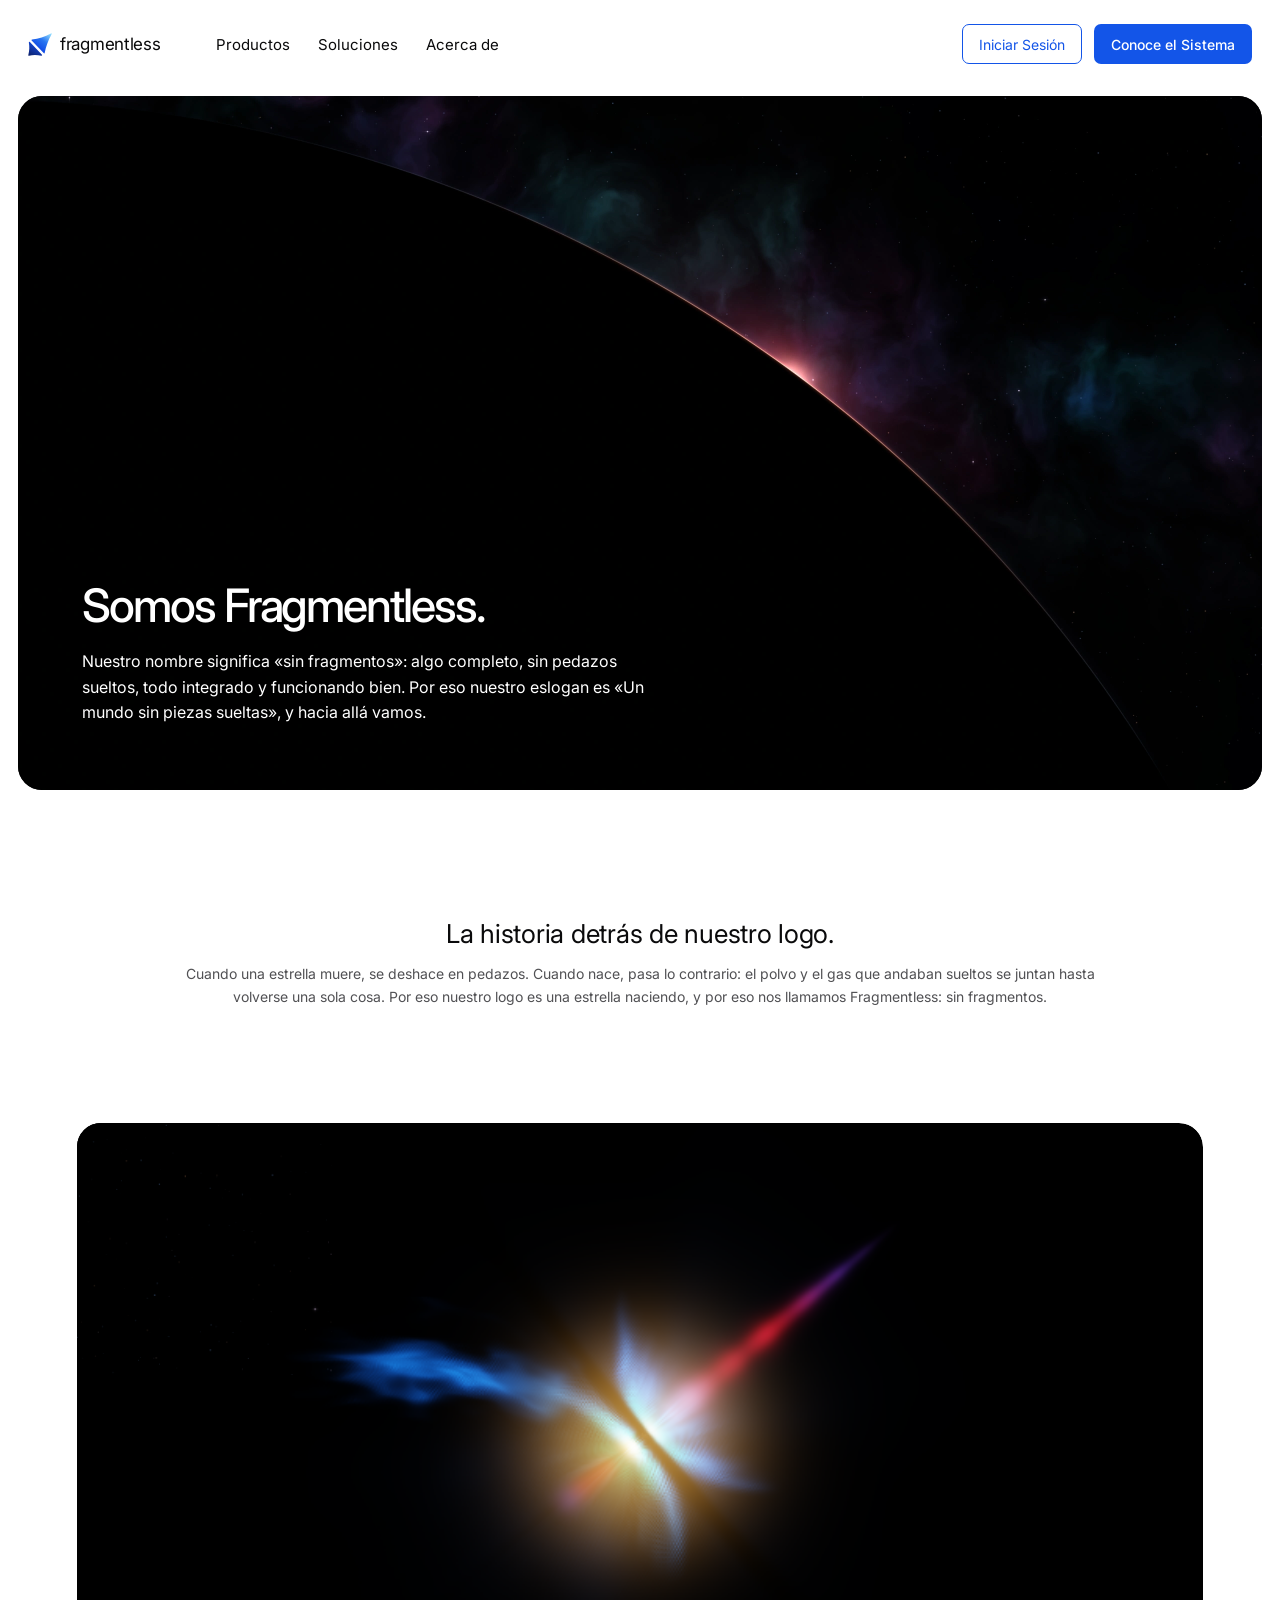
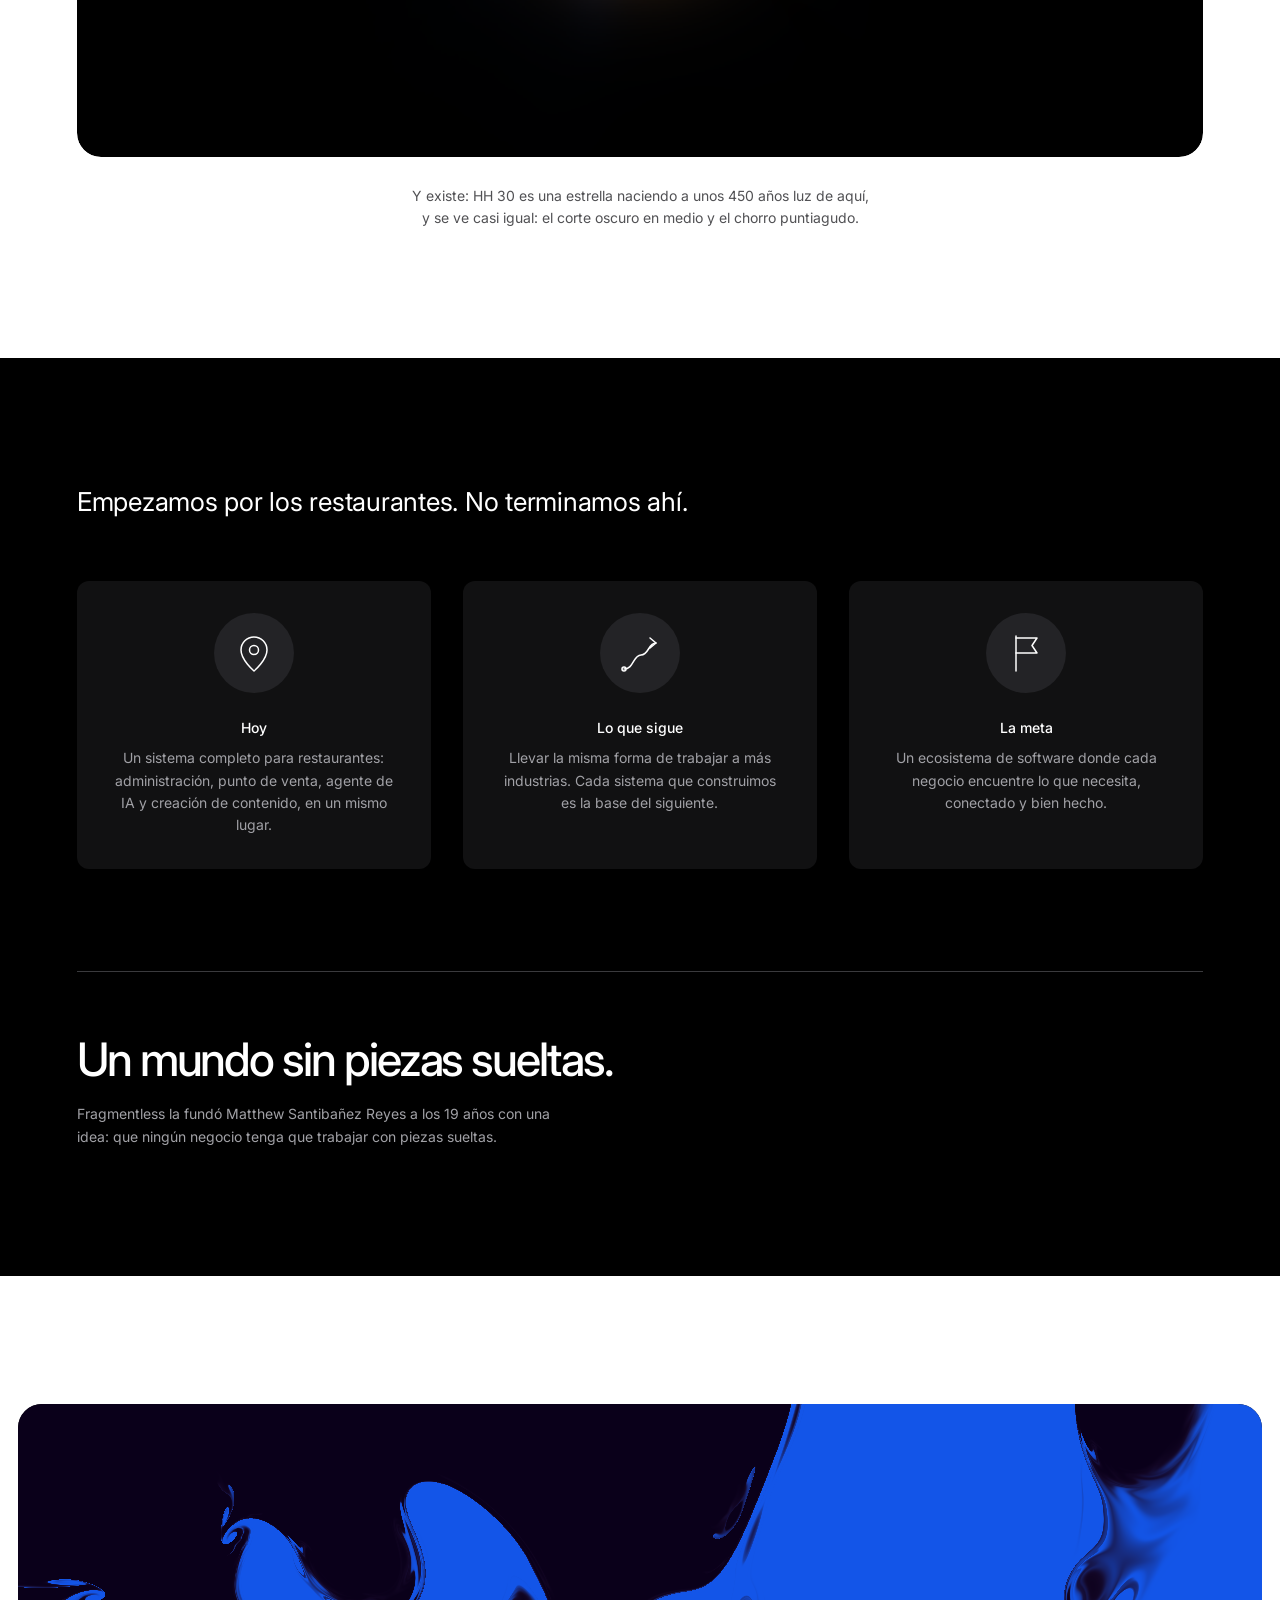
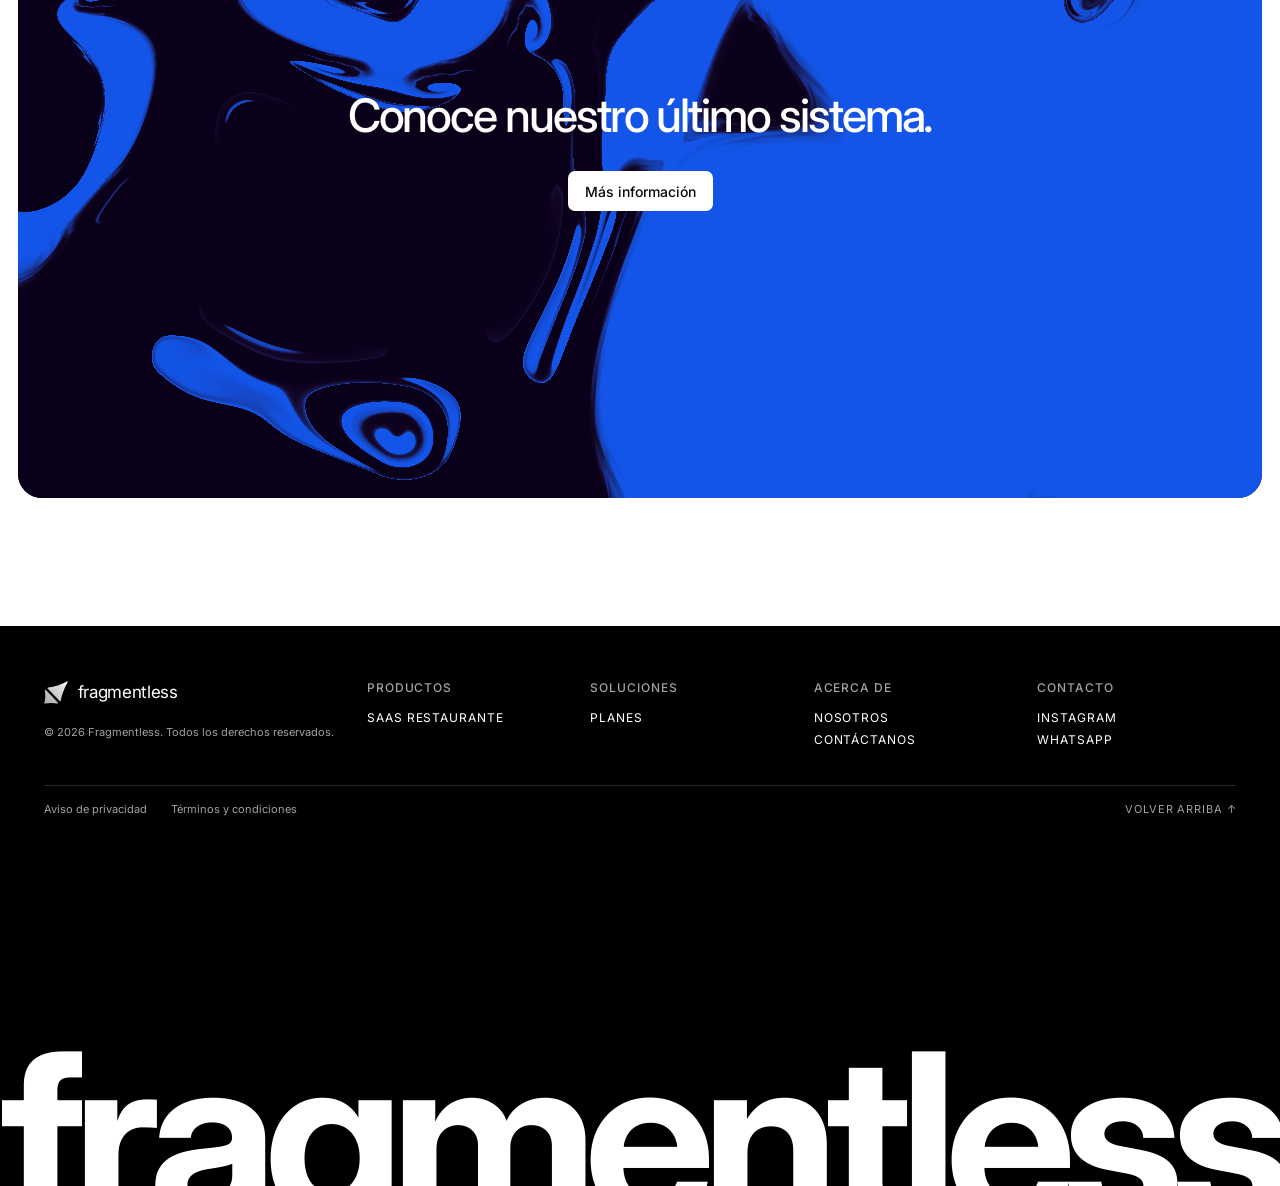
==== commit 735638e7: "Nosotros: la barra se vuelve negra sobre la sección negra Mientras va encima de «Hacia dónde vamos»," ====
--- a/nosotros.html
+++ b/nosotros.html
@@ -21,14 +21,14 @@
 <link rel="preconnect" href="https://fonts.googleapis.com">
 <link rel="preconnect" href="https://fonts.gstatic.com" crossorigin>
 <link href="https://fonts.googleapis.com/css2?family=Inter:wght@200;400;500;600;700&display=swap" rel="stylesheet">
-<link rel="stylesheet" href="style.css?v=brillo-igual-1">
+<link rel="stylesheet" href="style.css?v=barra-negra-1">
 <link rel="stylesheet" href="assets/components.css">
 <link rel="stylesheet" href="nosotros.css?v=degradado-2">
 <script src="assets/wave-background.js?v=degradado-1" defer></script>
 <script src="barra.js" defer></script>
 <!-- La estrella del logo, en 3D (en PC; en celular va en imagen) -->
 <script src="estrella.js?v=55" defer></script>
-<script src="nosotros.js?v=sin-principios-2" defer></script>
+<script src="nosotros.js?v=barra-negra-1" defer></script>
 </head>
 <body class="pagina-nosotros">
 
--- a/style.css
+++ b/style.css
@@ -45,7 +45,8 @@
    sobre blanco (gris claro con letra negra), sobre negro (gris oscuro con letra blanca) y sobre el video. */
 ::selection { background: rgba(142, 142, 147, 0.45); }
 
-/* Barra: fija arriba, de orilla a orilla; al bajar se esconde y al subir regresa (barra.js) */
+/* Barra: fija arriba, de orilla a orilla; al bajar se esconde y al subir regresa (barra.js). Sin línea abajo, en
+   ninguna página: él la quitó el 3 de noviembre (era una línea gris, inset 0 -1px 0 de --tinta al 12 %). */
 .barra {
   position: fixed;
   top: 0;
@@ -54,30 +55,29 @@
   z-index: 10;
   padding-inline: var(--margen);
   background: var(--fondo);
-  box-shadow: inset 0 -1px 0 color-mix(in srgb, var(--tinta) 12%, transparent);
   transition: transform var(--abrir), background-color var(--abrir);
 }
 .barra[data-escondida] { transform: translateY(-100%); }
 
-/* Sobre la escena (la portada blanca y la parte negra) la barra es transparente y sin su línea: blanca o negra
-   se veía como un bloque encima, sobre todo en el gris del paso a la parte negra, y el fondo de la escena no es
-   plano (tiene la luz gris detrás de la laptop). Ahí no pasa nada por debajo de ella: lo más alto de la laptop
-   queda más abajo que la barra. Sobre la hoja y lo que sigue (data-hoja) es blanca con su línea, porque ahí el
-   contenido sí pasa por debajo. Abierta, con su submenú, tiene fondo para que se lea: blanca de día y negra
-   en la parte negra. data-escena solo lo pone escena.js, así que en nosotros.html la barra sigue blanca. */
+/* Sobre la escena (la portada blanca y la parte negra) la barra es transparente: blanca o negra se veía como un
+   bloque encima, sobre todo en el gris del paso a la parte negra, y el fondo de la escena no es plano (tiene la luz
+   gris detrás de la laptop). Ahí no pasa nada por debajo de ella: lo más alto de la laptop queda más abajo que la
+   barra. Sobre la hoja y lo que sigue (data-hoja) es blanca, porque ahí el contenido sí pasa por debajo. Abierta,
+   con su submenú, tiene fondo para que se lea: blanca de día y negra en la parte negra. data-escena solo lo pone
+   escena.js, así que en nosotros.html la barra sigue blanca. */
 :root[data-escena]:not([data-hoja]) .barra:not([data-abierto]) {
   --fondo: transparent;
-  box-shadow: none;
-}
-/* En la parte negra, letra blanca */
+}
+/* En la parte negra, letra blanca. Lo mismo pasa en Nosotros mientras la barra va encima de su sección negra
+   (data-barra-negra, nosotros.js), pero ahí la barra además se vuelve negra y el fondo de la página no cambia. */
 :root[data-noche] body { background: var(--noche-escena); }
-:root[data-noche]:not([data-hoja]) .barra {
-  box-shadow: none;
+:is(:root[data-noche]:not([data-hoja]), :root[data-barra-negra]) .barra {
   --tinta: #FFFFFF;
   --tinta-suave: #A1A1A6;
   --borde: #3A3A3D;
 }
-:root[data-noche]:not([data-hoja]) .barra[data-abierto] { --fondo: var(--barra-noche); }
+:root[data-barra-negra] .barra { --fondo: var(--noche); }
+:is(:root[data-noche]:not([data-hoja]), :root[data-barra-negra]) .barra[data-abierto] { --fondo: var(--barra-noche); }
 
 .barra-fila {
   height: var(--alto-barra);
@@ -98,8 +98,8 @@
 .logo img { display: block; height: 23px; width: auto; flex-shrink: 0; } /* símbolo azul junto a la palabra */
 .logo .logo-oscuro { display: none; }
 /* Sobre negro o gris oscuro, una variante de azul hielo a blanco conserva el relieve. */
-:root[data-noche]:not([data-hoja]) .barra .logo-claro { display: none; }
-:root[data-noche]:not([data-hoja]) .barra .logo-oscuro { display: block; }
+:is(:root[data-noche]:not([data-hoja]), :root[data-barra-negra]) .barra .logo-claro { display: none; }
+:is(:root[data-noche]:not([data-hoja]), :root[data-barra-negra]) .barra .logo-oscuro { display: block; }
 .logo span {
   font-weight: 400; /* mismo grosor que los atajos */
   font-size: 17px;
@@ -154,9 +154,9 @@
 .boton-primario:hover { opacity: 0.85; }
 /* En la parte negra los dos botones de la barra van en blanco: en azul se veían apagados sobre el gris oscuro.
    Iniciar Sesión, con borde y letra blancos, se llena de blanco al pasar el mouse, como de día se llena de azul. */
-:root[data-noche]:not([data-hoja]) .barra .boton-borde { border-color: #FFFFFF; color: #FFFFFF; }
-:root[data-noche]:not([data-hoja]) .barra .boton-borde:hover { background: #FFFFFF; color: var(--hueco); }
-:root[data-noche]:not([data-hoja]) .barra .boton-primario { background: #FFFFFF; color: var(--hueco); }
+:is(:root[data-noche]:not([data-hoja]), :root[data-barra-negra]) .barra .boton-borde { border-color: #FFFFFF; color: #FFFFFF; }
+:is(:root[data-noche]:not([data-hoja]), :root[data-barra-negra]) .barra .boton-borde:hover { background: #FFFFFF; color: var(--hueco); }
+:is(:root[data-noche]:not([data-hoja]), :root[data-barra-negra]) .barra .boton-primario { background: #FFFFFF; color: var(--hueco); }
 
 /* La hamburguesa: solo en celular (abajo, en su @media), en lugar de los atajos. Dos rayas que, abierta, se
    cruzan en una X. Van del color de la letra, así en la parte negra son blancas. */
@@ -1422,7 +1422,7 @@
   .hamburguesa span { height: 2px; }
   .hamburguesa[aria-expanded="true"] span:first-child { transform: translateY(4px) rotate(45deg); }
   .hamburguesa[aria-expanded="true"] span:last-child { transform: translateY(-4px) rotate(-45deg); }
-  :root[data-noche]:not([data-hoja]) .barra .hamburguesa { background: #FFFFFF; color: var(--hueco); }
+  :is(:root[data-noche]:not([data-hoja]), :root[data-barra-negra]) .barra .hamburguesa { background: #FFFFFF; color: var(--hueco); }
   /* La laptop no se va al lado ni sale el texto de la izquierda (Moderniza tu negocio): después del texto del
      centro se cierra ahí mismo. La escena mide lo que duraba esa parte menos: 6.1 pantallas y no 7 (escena.js,
      RECORRIDO). */
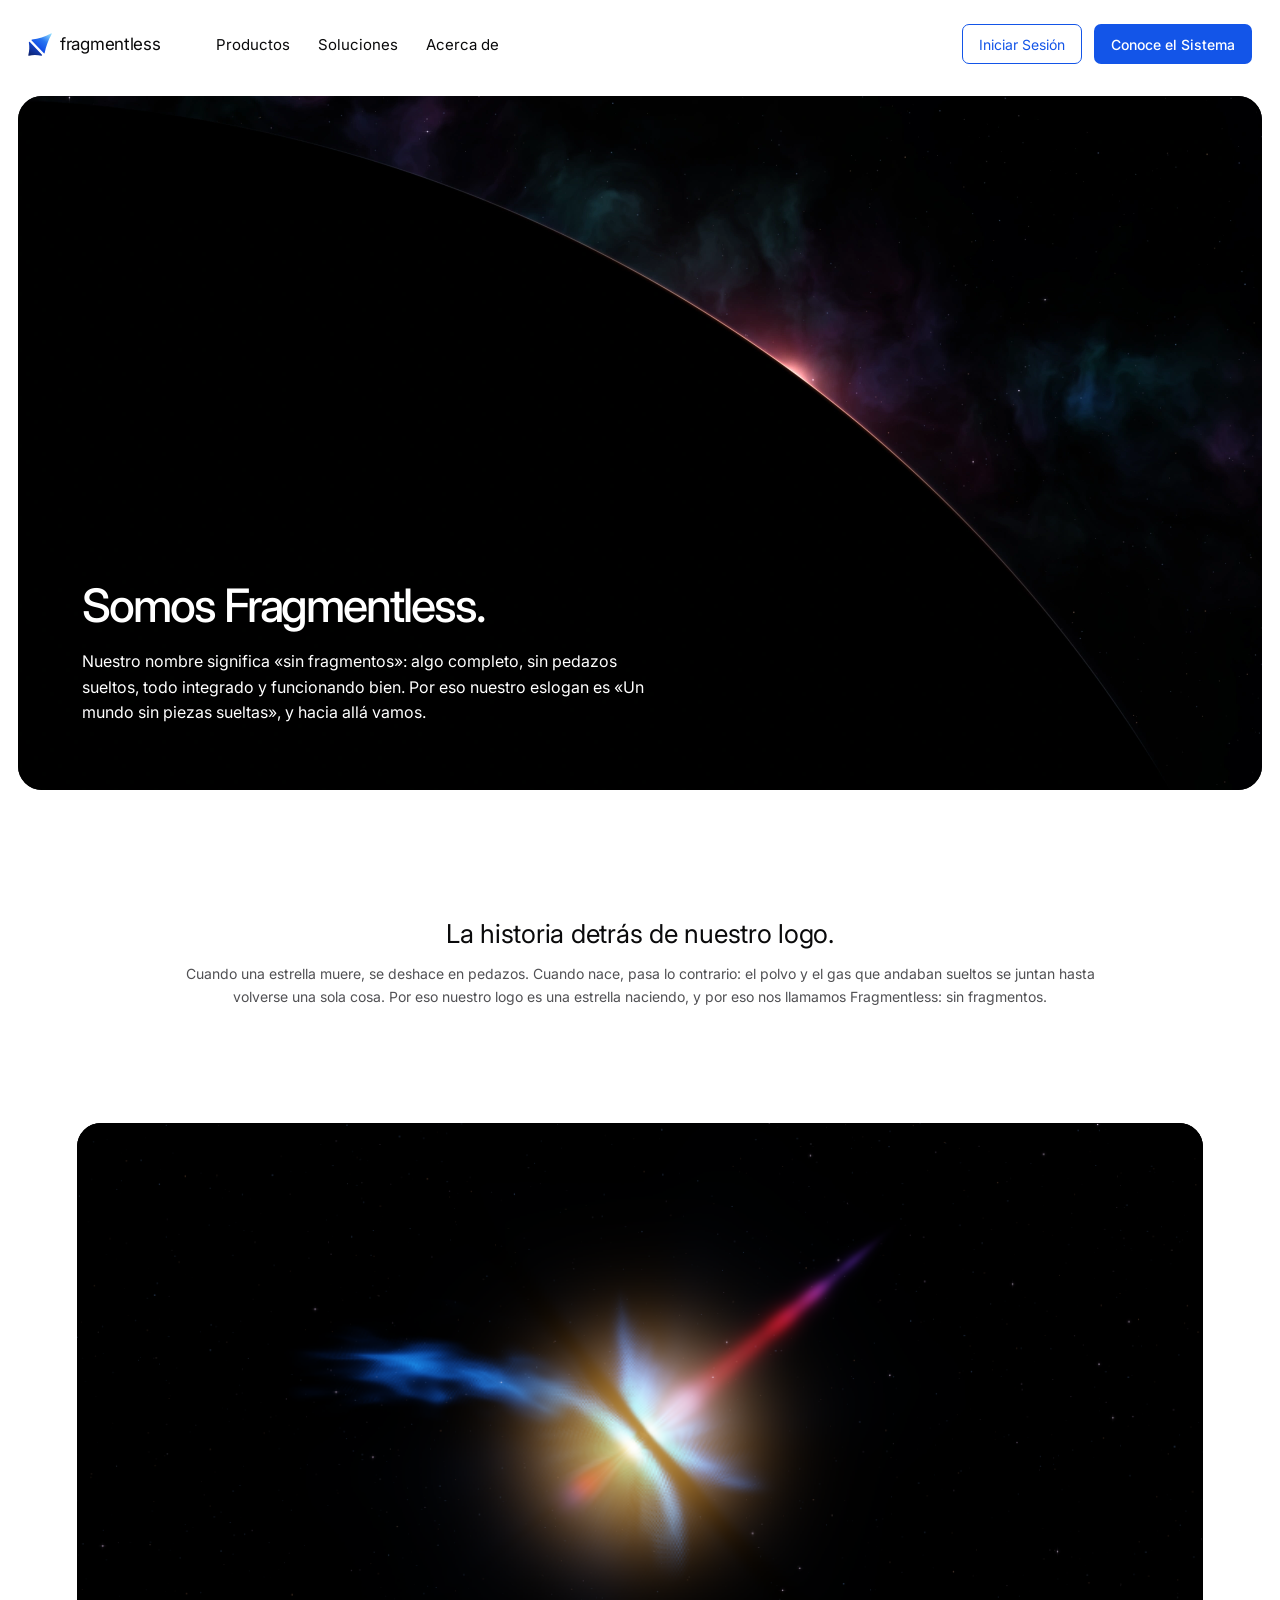
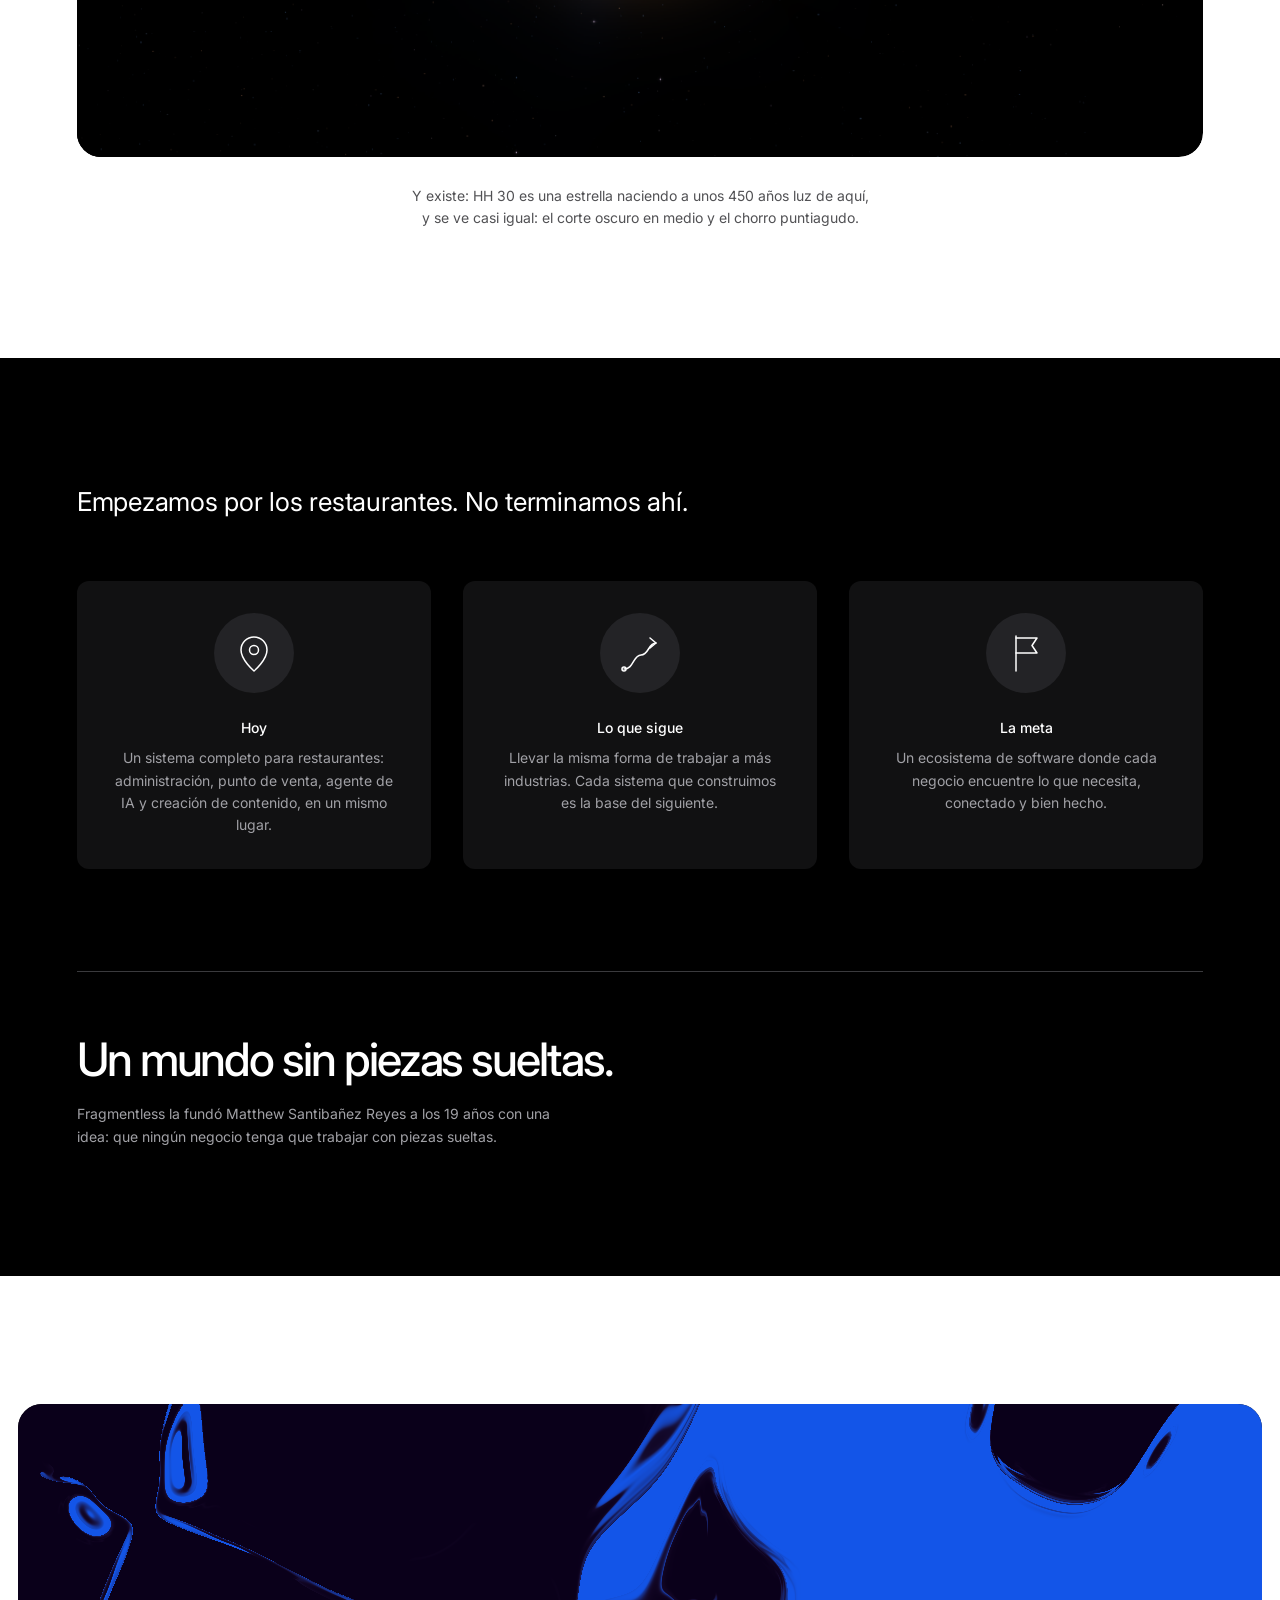
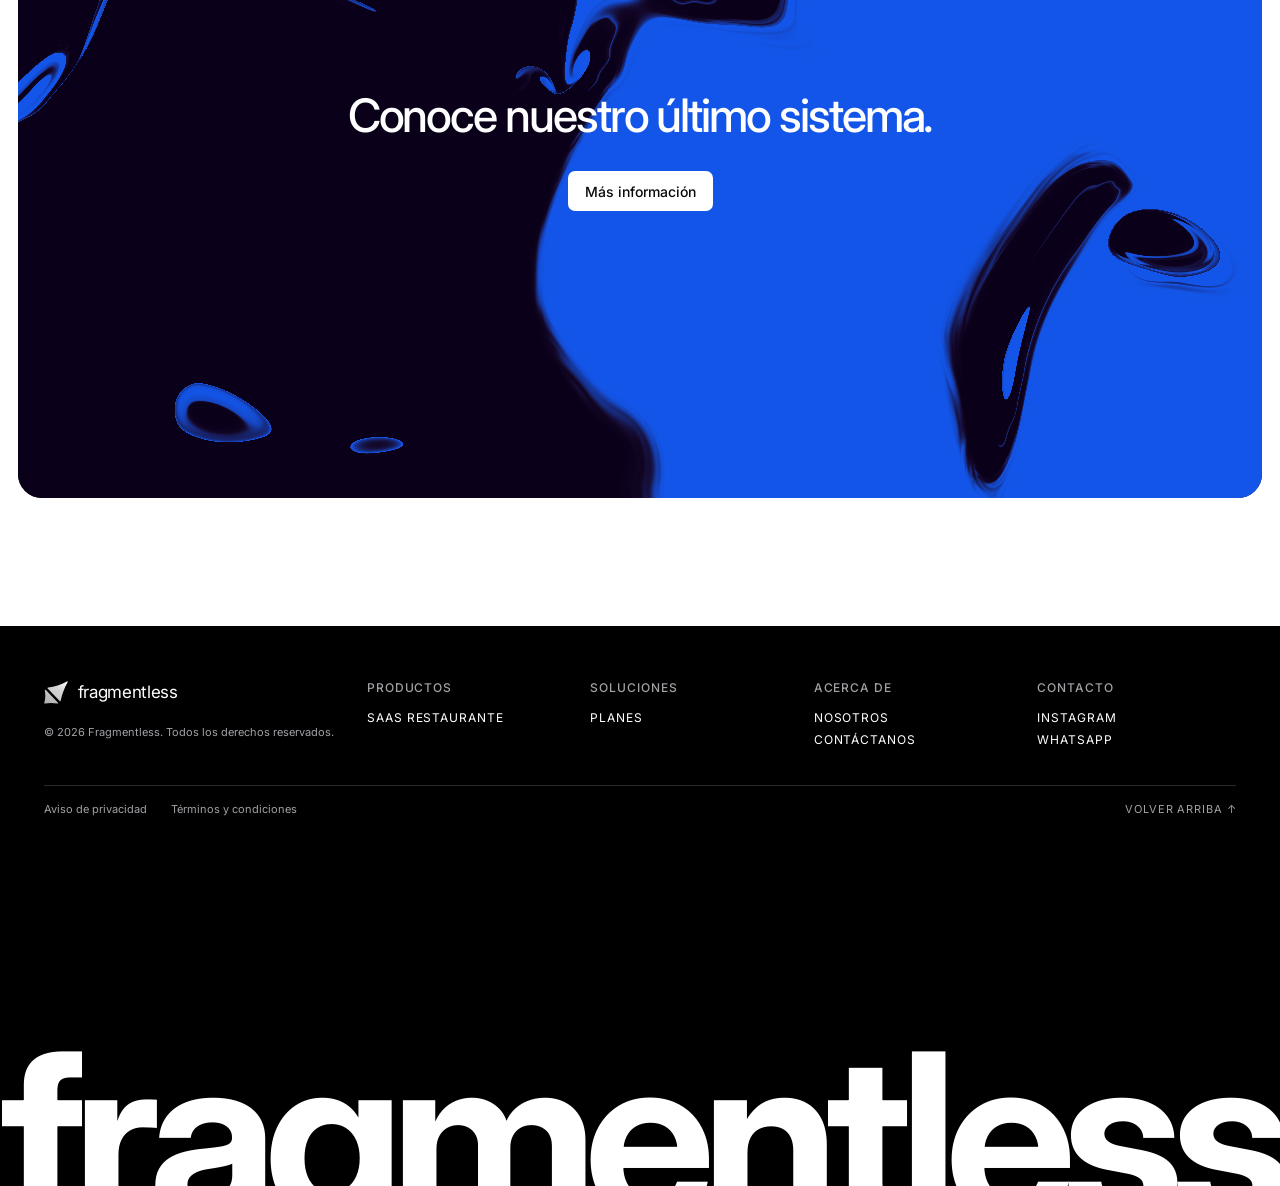
==== commit 86bc09a6: "Barra: sin la línea gris de abajo En todas las páginas (index, Nosotros y SaaS Restaurante): era un " ====
--- a/nosotros.html
+++ b/nosotros.html
@@ -21,14 +21,14 @@
 <link rel="preconnect" href="https://fonts.googleapis.com">
 <link rel="preconnect" href="https://fonts.gstatic.com" crossorigin>
 <link href="https://fonts.googleapis.com/css2?family=Inter:wght@200;400;500;600;700&display=swap" rel="stylesheet">
-<link rel="stylesheet" href="style.css?v=barra-negra-1">
+<link rel="stylesheet" href="style.css?v=barra-sin-linea-1">
 <link rel="stylesheet" href="assets/components.css">
 <link rel="stylesheet" href="nosotros.css?v=degradado-2">
 <script src="assets/wave-background.js?v=degradado-1" defer></script>
 <script src="barra.js" defer></script>
 <!-- La estrella del logo, en 3D (en PC; en celular va en imagen) -->
 <script src="estrella.js?v=55" defer></script>
-<script src="nosotros.js?v=barra-negra-1" defer></script>
+<script src="nosotros.js?v=sin-principios-2" defer></script>
 </head>
 <body class="pagina-nosotros">
 
--- a/style.css
+++ b/style.css
@@ -68,16 +68,14 @@
 :root[data-escena]:not([data-hoja]) .barra:not([data-abierto]) {
   --fondo: transparent;
 }
-/* En la parte negra, letra blanca. Lo mismo pasa en Nosotros mientras la barra va encima de su sección negra
-   (data-barra-negra, nosotros.js), pero ahí la barra además se vuelve negra y el fondo de la página no cambia. */
+/* En la parte negra, letra blanca */
 :root[data-noche] body { background: var(--noche-escena); }
-:is(:root[data-noche]:not([data-hoja]), :root[data-barra-negra]) .barra {
+:root[data-noche]:not([data-hoja]) .barra {
   --tinta: #FFFFFF;
   --tinta-suave: #A1A1A6;
   --borde: #3A3A3D;
 }
-:root[data-barra-negra] .barra { --fondo: var(--noche); }
-:is(:root[data-noche]:not([data-hoja]), :root[data-barra-negra]) .barra[data-abierto] { --fondo: var(--barra-noche); }
+:root[data-noche]:not([data-hoja]) .barra[data-abierto] { --fondo: var(--barra-noche); }
 
 .barra-fila {
   height: var(--alto-barra);
@@ -98,8 +96,8 @@
 .logo img { display: block; height: 23px; width: auto; flex-shrink: 0; } /* símbolo azul junto a la palabra */
 .logo .logo-oscuro { display: none; }
 /* Sobre negro o gris oscuro, una variante de azul hielo a blanco conserva el relieve. */
-:is(:root[data-noche]:not([data-hoja]), :root[data-barra-negra]) .barra .logo-claro { display: none; }
-:is(:root[data-noche]:not([data-hoja]), :root[data-barra-negra]) .barra .logo-oscuro { display: block; }
+:root[data-noche]:not([data-hoja]) .barra .logo-claro { display: none; }
+:root[data-noche]:not([data-hoja]) .barra .logo-oscuro { display: block; }
 .logo span {
   font-weight: 400; /* mismo grosor que los atajos */
   font-size: 17px;
@@ -154,9 +152,9 @@
 .boton-primario:hover { opacity: 0.85; }
 /* En la parte negra los dos botones de la barra van en blanco: en azul se veían apagados sobre el gris oscuro.
    Iniciar Sesión, con borde y letra blancos, se llena de blanco al pasar el mouse, como de día se llena de azul. */
-:is(:root[data-noche]:not([data-hoja]), :root[data-barra-negra]) .barra .boton-borde { border-color: #FFFFFF; color: #FFFFFF; }
-:is(:root[data-noche]:not([data-hoja]), :root[data-barra-negra]) .barra .boton-borde:hover { background: #FFFFFF; color: var(--hueco); }
-:is(:root[data-noche]:not([data-hoja]), :root[data-barra-negra]) .barra .boton-primario { background: #FFFFFF; color: var(--hueco); }
+:root[data-noche]:not([data-hoja]) .barra .boton-borde { border-color: #FFFFFF; color: #FFFFFF; }
+:root[data-noche]:not([data-hoja]) .barra .boton-borde:hover { background: #FFFFFF; color: var(--hueco); }
+:root[data-noche]:not([data-hoja]) .barra .boton-primario { background: #FFFFFF; color: var(--hueco); }
 
 /* La hamburguesa: solo en celular (abajo, en su @media), en lugar de los atajos. Dos rayas que, abierta, se
    cruzan en una X. Van del color de la letra, así en la parte negra son blancas. */
@@ -1422,7 +1420,7 @@
   .hamburguesa span { height: 2px; }
   .hamburguesa[aria-expanded="true"] span:first-child { transform: translateY(4px) rotate(45deg); }
   .hamburguesa[aria-expanded="true"] span:last-child { transform: translateY(-4px) rotate(-45deg); }
-  :is(:root[data-noche]:not([data-hoja]), :root[data-barra-negra]) .barra .hamburguesa { background: #FFFFFF; color: var(--hueco); }
+  :root[data-noche]:not([data-hoja]) .barra .hamburguesa { background: #FFFFFF; color: var(--hueco); }
   /* La laptop no se va al lado ni sale el texto de la izquierda (Moderniza tu negocio): después del texto del
      centro se cierra ahí mismo. La escena mide lo que duraba esa parte menos: 6.1 pantallas y no 7 (escena.js,
      RECORRIDO). */
